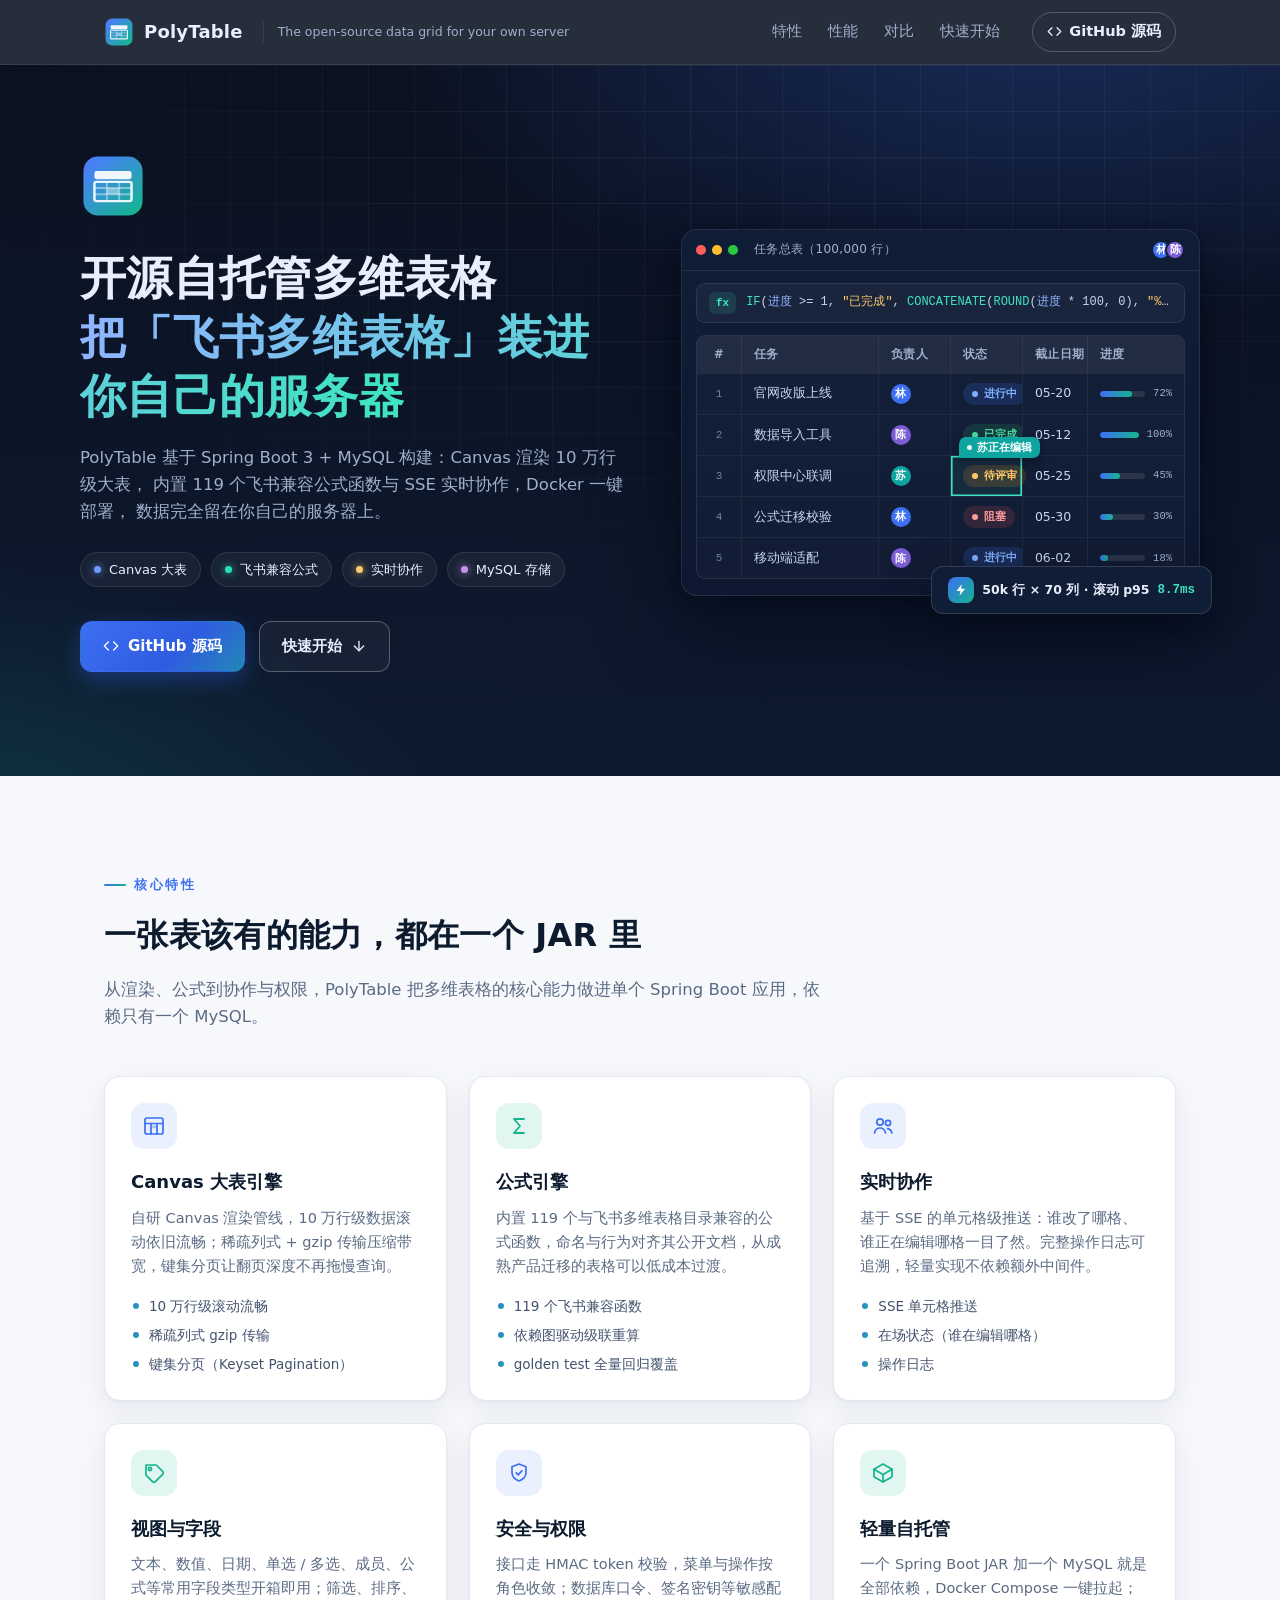
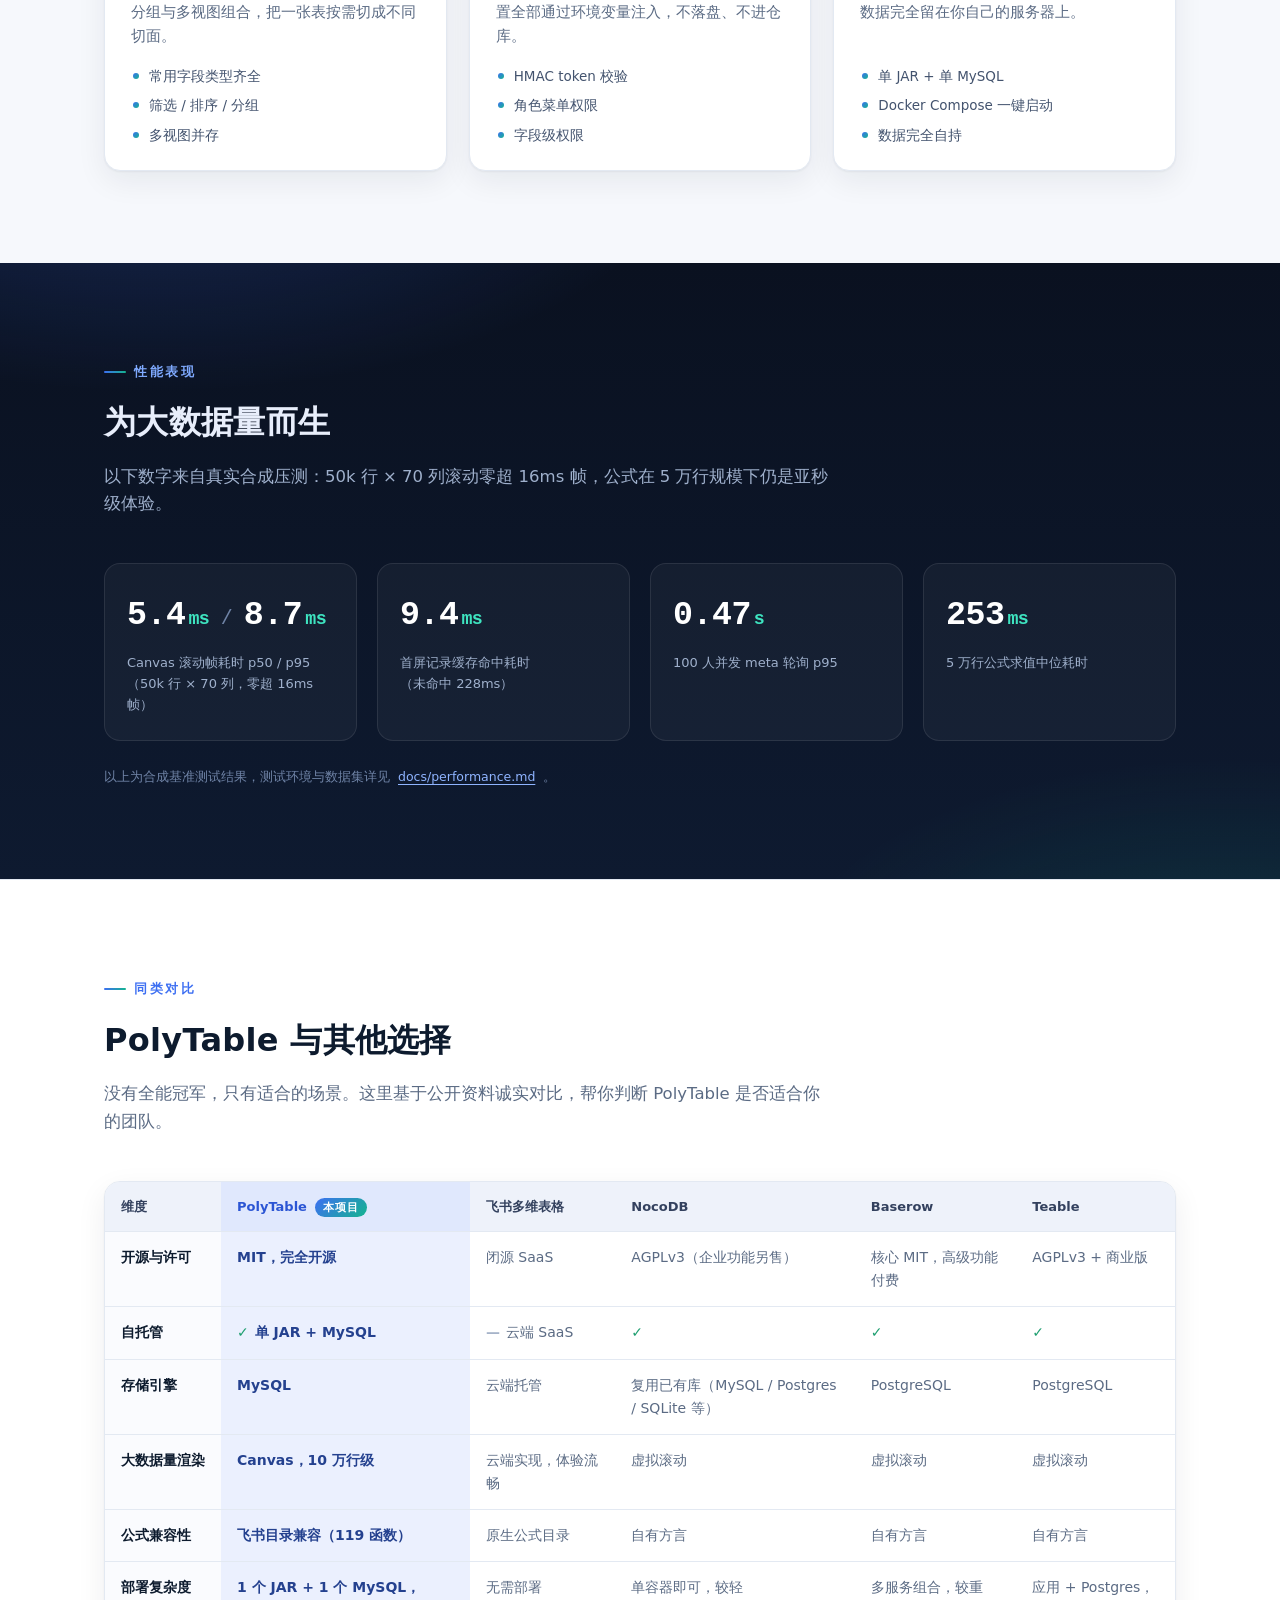
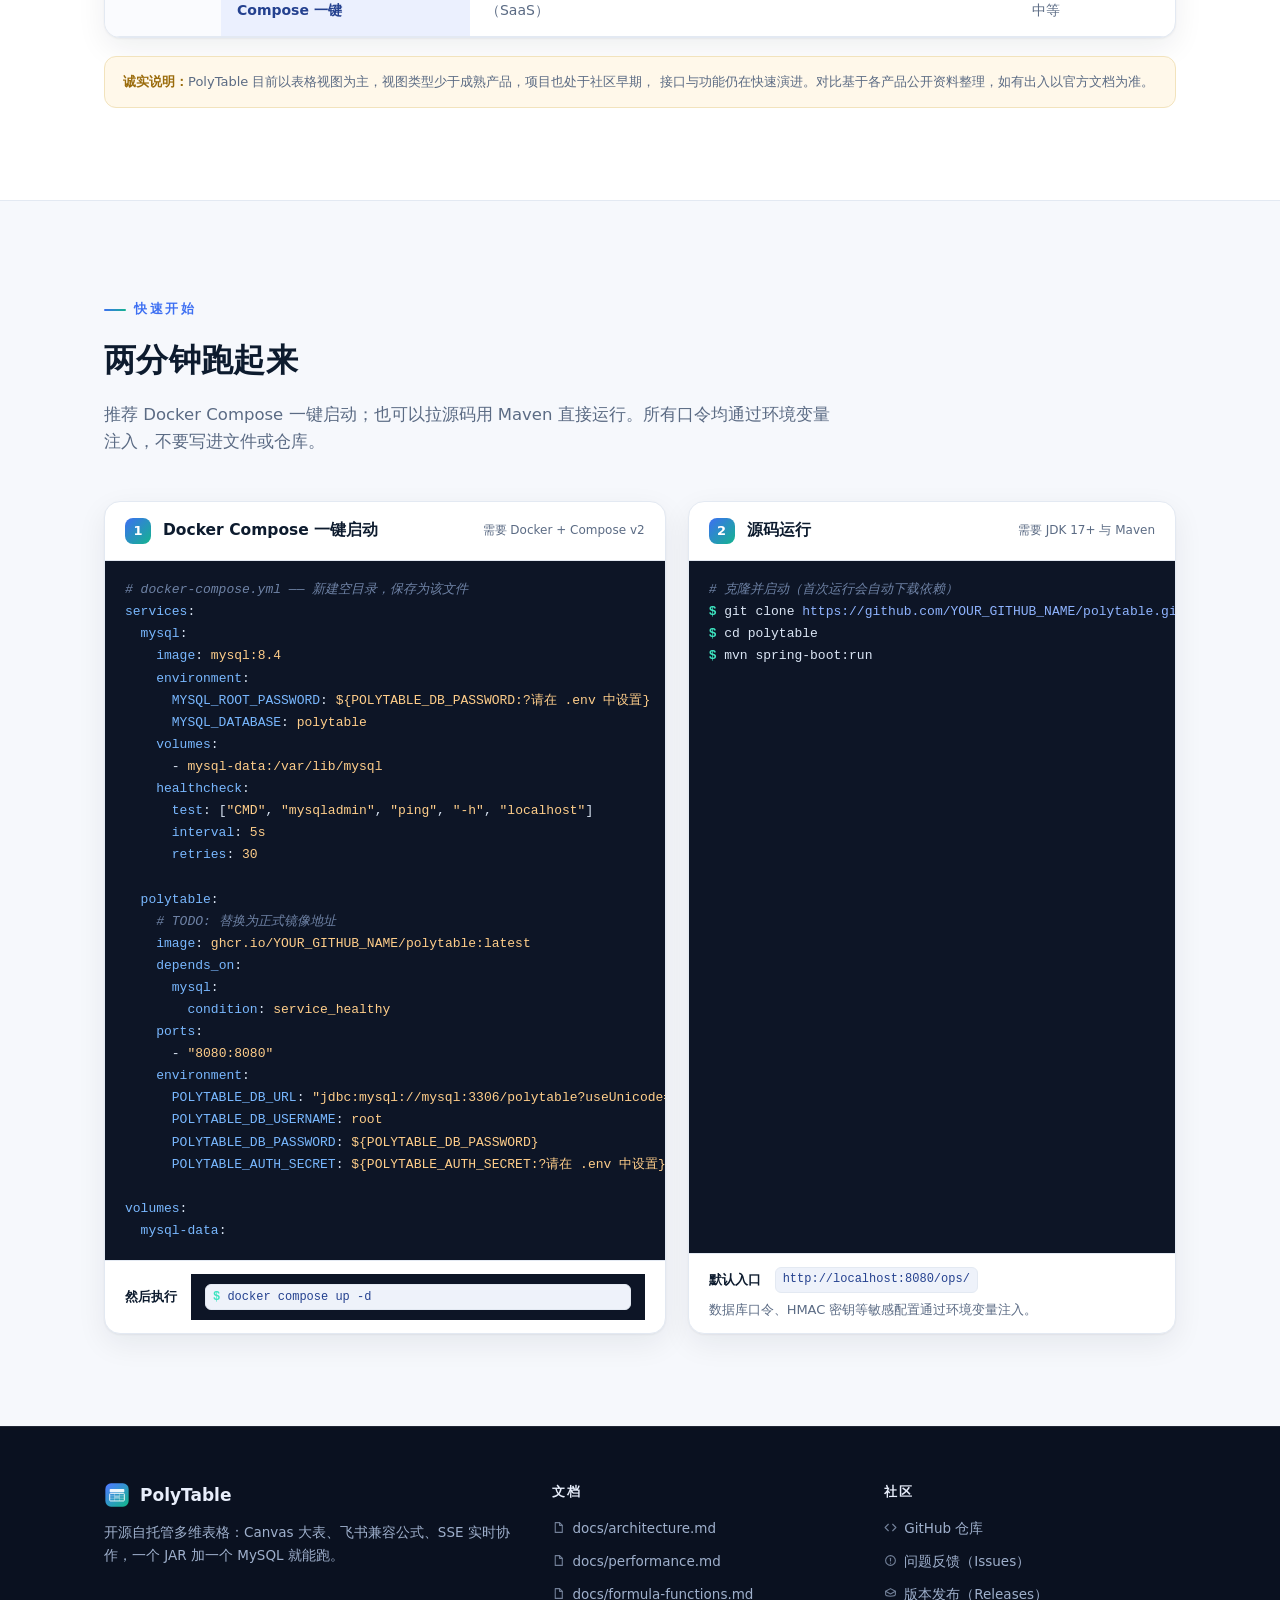
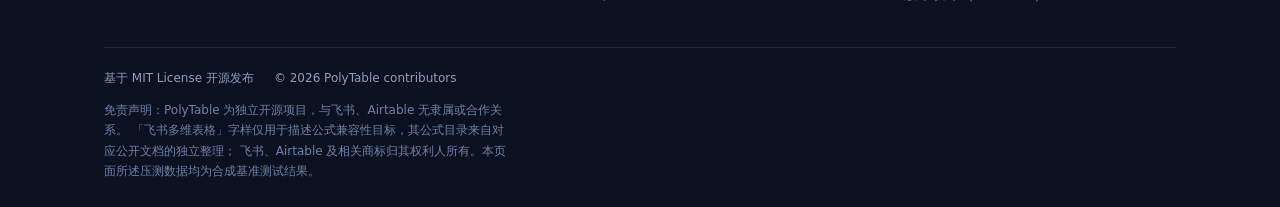
==== website/index.html @ bccb230b "feat: open-source transformation - Controller surgery: strip short-drama business endpoints, keep 48" ====
<!DOCTYPE html>
<!--
  ============================================================
  PolyTable 官网 · 单页静态站点（README / 使用说明）
  ============================================================
  纯静态站点：无构建步骤、无外部 JS 依赖、无 CDN、无外部图片，
  所有图形均为内联 SVG / CSS 实现，可直接部署到 GitHub Pages。

  TODO 上线前检查清单：
    1. 全局搜索替换 YOUR_GITHUB_NAME  →  你的 GitHub 用户名或组织名；
    2. 若仓库名不是 polytable，同步替换所有仓库地址；
    3. 有正式域名时：替换 <head> 中 canonical / og:url 的占位地址，
       以及 404.html 中"返回首页"链接（改为绝对地址）；
    4. docker-compose 示例中的镜像地址 ghcr.io/YOUR_GITHUB_NAME/polytable:latest；
    5. 页脚文档链接当前指向 GitHub 仓库内的 docs/*.md，确认文件存在。
  ============================================================
-->
<html lang="zh-CN">
<head>
  <meta charset="UTF-8">
  <meta name="viewport" content="width=device-width, initial-scale=1.0">
  <title>PolyTable — 开源自托管多维表格</title>
  <meta name="description" content="PolyTable 是一款开源自托管多维表格：Canvas 渲染 10 万行级大表、119 个飞书多维表格兼容公式、SSE 实时协作与字段级权限，单个 Spring Boot JAR + 一个 MySQL，Docker 一键部署。">
  <!-- TODO: 替换为正式域名 -->
  <link rel="canonical" href="https://YOUR_GITHUB_NAME.github.io/polytable/">
  <meta property="og:title" content="PolyTable — 开源自托管多维表格">
  <meta property="og:description" content="Canvas 大表引擎 · 119 个飞书兼容公式 · SSE 实时协作 · MySQL 存储 · Docker 一键部署">
  <meta property="og:type" content="website">
  <!-- TODO: 替换为正式域名 -->
  <meta property="og:url" content="https://YOUR_GITHUB_NAME.github.io/polytable/">
  <link rel="icon" href="assets/favicon.svg" type="image/svg+xml">
  <link rel="stylesheet" href="assets/style.css">
</head>
<body>

  <!-- ======== 顶部导航 ======== -->
  <header class="site-header">
    <div class="container nav">
      <a class="brand" href="#top" aria-label="PolyTable 首页">
        <svg class="logo-svg" viewBox="0 0 48 48" aria-hidden="true" focusable="false">
          <defs>
            <linearGradient id="lgNav" x1="6" y1="4" x2="42" y2="44" gradientUnits="userSpaceOnUse">
              <stop offset="0" stop-color="#4d7cff"/>
              <stop offset="1" stop-color="#14b48f"/>
            </linearGradient>
          </defs>
          <rect x="2.5" y="2.5" width="43" height="43" rx="10.5" fill="url(#lgNav)"/>
          <rect x="10.5" y="13" width="27" height="6" rx="1.5" fill="#ffffff" fill-opacity="0.92"/>
          <rect x="10.5" y="21" width="27" height="14" rx="1.5" fill="none" stroke="#ffffff" stroke-opacity="0.9" stroke-width="1.8"/>
          <path d="M10.5 25.5h27M10.5 30h27" stroke="#ffffff" stroke-opacity="0.4" stroke-width="1.4"/>
          <path d="M19.5 21v14M28.5 21v14" stroke="#ffffff" stroke-opacity="0.4" stroke-width="1.4"/>
          <rect x="19.5" y="25.5" width="9" height="4.5" fill="#ffffff" fill-opacity="0.38"/>
        </svg>
        PolyTable
      </a>
      <p class="nav-tagline">The open-source data grid for your own server</p>
      <nav class="nav-links" aria-label="页面导航">
        <a href="#features">特性</a>
        <a href="#performance">性能</a>
        <a href="#compare">对比</a>
        <a href="#quickstart">快速开始</a>
        <!-- TODO: 替换为正式 GitHub 仓库地址 -->
        <a class="nav-cta" href="https://github.com/YOUR_GITHUB_NAME/polytable" target="_blank" rel="noopener">
          <svg viewBox="0 0 24 24" fill="none" stroke="currentColor" stroke-width="2" stroke-linecap="round" stroke-linejoin="round" aria-hidden="true"><path d="M8 6 2 12l6 6"/><path d="m16 6 6 6-6 6"/></svg>
          GitHub 源码
        </a>
      </nav>
    </div>
  </header>

  <main id="top">

    <!-- ======== Hero ======== -->
    <section class="hero">
      <div class="container hero-inner">
        <div>
          <svg class="hero-logo logo-svg" viewBox="0 0 48 48" aria-hidden="true" focusable="false">
            <defs>
              <linearGradient id="lgHero" x1="6" y1="4" x2="42" y2="44" gradientUnits="userSpaceOnUse">
                <stop offset="0" stop-color="#4d7cff"/>
                <stop offset="1" stop-color="#14b48f"/>
              </linearGradient>
            </defs>
            <rect x="2.5" y="2.5" width="43" height="43" rx="10.5" fill="url(#lgHero)"/>
            <rect x="10.5" y="13" width="27" height="6" rx="1.5" fill="#ffffff" fill-opacity="0.92"/>
            <rect x="10.5" y="21" width="27" height="14" rx="1.5" fill="none" stroke="#ffffff" stroke-opacity="0.9" stroke-width="1.8"/>
            <path d="M10.5 25.5h27M10.5 30h27" stroke="#ffffff" stroke-opacity="0.4" stroke-width="1.4"/>
            <path d="M19.5 21v14M28.5 21v14" stroke="#ffffff" stroke-opacity="0.4" stroke-width="1.4"/>
            <rect x="19.5" y="25.5" width="9" height="4.5" fill="#ffffff" fill-opacity="0.38"/>
          </svg>

          <h1>开源自托管多维表格<br>
            <span class="grad">把「飞书多维表格」装进你自己的服务器</span>
          </h1>

          <p class="hero-sub">
            PolyTable 基于 Spring Boot 3 + MySQL 构建：Canvas 渲染 10 万行级大表，
            内置 119 个飞书兼容公式函数与 SSE 实时协作，Docker 一键部署，
            数据完全留在你自己的服务器上。
          </p>

          <div class="hero-badges" aria-label="核心能力">
            <span class="badge"><i class="dot dot-b"></i>Canvas 大表</span>
            <span class="badge"><i class="dot dot-t"></i>飞书兼容公式</span>
            <span class="badge"><i class="dot dot-y"></i>实时协作</span>
            <span class="badge"><i class="dot dot-v"></i>MySQL 存储</span>
          </div>

          <div class="hero-actions">
            <!-- TODO: 替换为正式 GitHub 仓库地址 -->
            <a class="btn btn-primary" href="https://github.com/YOUR_GITHUB_NAME/polytable" target="_blank" rel="noopener">
              <svg viewBox="0 0 24 24" fill="none" stroke="currentColor" stroke-width="2" stroke-linecap="round" stroke-linejoin="round" aria-hidden="true"><path d="M8 6 2 12l6 6"/><path d="m16 6 6 6-6 6"/></svg>
              GitHub 源码
            </a>
            <a class="btn btn-ghost" href="#quickstart">
              快速开始
              <svg viewBox="0 0 24 24" fill="none" stroke="currentColor" stroke-width="2" stroke-linecap="round" stroke-linejoin="round" aria-hidden="true"><path d="M12 5v14"/><path d="m19 12-7 7-7-7"/></svg>
            </a>
          </div>
        </div>

        <!-- 表格示意（纯 CSS + 内联 SVG） -->
        <div class="mock-wrap" aria-hidden="true">
          <div class="mock">
            <div class="mock-bar">
              <i></i><i></i><i></i>
              <span class="mock-title">任务总表（100,000 行）</span>
              <span class="mock-avatars">
                <span class="av av-lin">林</span>
                <span class="av av-chen">陈</span>
              </span>
            </div>
            <div class="formula-bar">
              <span class="fx-chip">fx</span>
              <code><span class="ff">IF</span>(<span class="fv">进度</span> &gt;= 1, <span class="fs">"已完成"</span>, <span class="ff">CONCATENATE</span>(<span class="ff">ROUND</span>(<span class="fv">进度</span> * 100, 0), <span class="fs">"%"</span>))</code>
            </div>
            <div class="mock-grid">
              <div class="mcell mhead mc-gut">#</div>
              <div class="mcell mhead">任务</div>
              <div class="mcell mhead">负责人</div>
              <div class="mcell mhead">状态</div>
              <div class="mcell mhead mc-due">截止日期</div>
              <div class="mcell mhead">进度</div>

              <div class="mcell mc-gut mrow">1</div>
              <div class="mcell">官网改版上线</div>
              <div class="mcell"><span class="av av-lin">林</span></div>
              <div class="mcell"><span class="tag tag-doing"><i></i>进行中</span></div>
              <div class="mcell mc-due">05-20</div>
              <div class="mcell"><span class="bar"><i style="width:72%"></i></span><span class="bar-pct">72%</span></div>

              <div class="mcell mc-gut mrow">2</div>
              <div class="mcell">数据导入工具</div>
              <div class="mcell"><span class="av av-chen">陈</span></div>
              <div class="mcell"><span class="tag tag-done"><i></i>已完成</span></div>
              <div class="mcell mc-due">05-12</div>
              <div class="mcell"><span class="bar"><i style="width:100%"></i></span><span class="bar-pct">100%</span></div>

              <div class="mcell mc-gut mrow">3</div>
              <div class="mcell">权限中心联调</div>
              <div class="mcell"><span class="av av-su">苏</span></div>
              <div class="mcell sel">
                <span class="presence"><i></i>苏正在编辑</span>
                <span class="tag tag-review"><i></i>待评审</span>
              </div>
              <div class="mcell mc-due">05-25</div>
              <div class="mcell"><span class="bar"><i style="width:45%"></i></span><span class="bar-pct">45%</span></div>

              <div class="mcell mc-gut mrow">4</div>
              <div class="mcell">公式迁移校验</div>
              <div class="mcell"><span class="av av-lin">林</span></div>
              <div class="mcell"><span class="tag tag-block"><i></i>阻塞</span></div>
              <div class="mcell mc-due">05-30</div>
              <div class="mcell"><span class="bar"><i style="width:30%"></i></span><span class="bar-pct">30%</span></div>

              <div class="mcell mc-gut mrow">5</div>
              <div class="mcell">移动端适配</div>
              <div class="mcell"><span class="av av-chen">陈</span></div>
              <div class="mcell"><span class="tag tag-doing"><i></i>进行中</span></div>
              <div class="mcell mc-due">06-02</div>
              <div class="mcell"><span class="bar"><i style="width:18%"></i></span><span class="bar-pct">18%</span></div>
            </div>
          </div>
          <div class="mock-chip">
            <span class="bolt">
              <svg viewBox="0 0 24 24" fill="currentColor" aria-hidden="true"><path d="M13 2 4.5 13.5H11L9.5 22 19 10h-6.5L13 2z"/></svg>
            </span>
            50k 行 × 70 列 · 滚动 p95 <span class="p95">8.7ms</span>
          </div>
        </div>
      </div>
    </section>

    <!-- ======== 特性区 ======== -->
    <section id="features" class="section">
      <div class="container">
        <p class="eyebrow">核心特性</p>
        <h2>一张表该有的能力，都在一个 JAR 里</h2>
        <p class="lead">从渲染、公式到协作与权限，PolyTable 把多维表格的核心能力做进单个 Spring Boot 应用，依赖只有一个 MySQL。</p>

        <div class="feature-grid">
          <!-- 1 Canvas 大表引擎 -->
          <article class="fcard">
            <div class="ficon">
              <svg viewBox="0 0 24 24" fill="none" stroke="currentColor" stroke-width="1.7" stroke-linecap="round" stroke-linejoin="round" aria-hidden="true">
                <rect x="3" y="4" width="18" height="16" rx="2"/>
                <path d="M3 9.5h18M9 9.5V20M15 9.5V20"/>
                <rect x="9.75" y="11.25" width="4.5" height="3" rx="1" fill="currentColor" stroke="none" opacity="0.35"/>
              </svg>
            </div>
            <h3>Canvas 大表引擎</h3>
            <p>自研 Canvas 渲染管线，10 万行级数据滚动依旧流畅；稀疏列式 + gzip 传输压缩带宽，键集分页让翻页深度不再拖慢查询。</p>
            <ul>
              <li>10 万行级滚动流畅</li>
              <li>稀疏列式 gzip 传输</li>
              <li>键集分页（Keyset Pagination）</li>
            </ul>
          </article>

          <!-- 2 公式引擎 -->
          <article class="fcard">
            <div class="ficon t">
              <svg viewBox="0 0 24 24" fill="none" stroke="currentColor" stroke-width="1.8" stroke-linecap="round" stroke-linejoin="round" aria-hidden="true">
                <path d="M17 5H7l6 7-6 7h10"/>
              </svg>
            </div>
            <h3>公式引擎</h3>
            <p>内置 119 个与飞书多维表格目录兼容的公式函数，命名与行为对齐其公开文档，从成熟产品迁移的表格可以低成本过渡。</p>
            <ul>
              <li>119 个飞书兼容函数</li>
              <li>依赖图驱动级联重算</li>
              <li>golden test 全量回归覆盖</li>
            </ul>
          </article>

          <!-- 3 实时协作 -->
          <article class="fcard">
            <div class="ficon">
              <svg viewBox="0 0 24 24" fill="none" stroke="currentColor" stroke-width="1.7" stroke-linecap="round" stroke-linejoin="round" aria-hidden="true">
                <circle cx="9" cy="8" r="3.2"/>
                <path d="M3.5 19c.6-3.2 2.8-5 5.5-5s4.9 1.8 5.5 5"/>
                <circle cx="17" cy="9" r="2.6"/>
                <path d="M16.6 14.6c2.3.4 3.8 2 4.3 4.4"/>
              </svg>
            </div>
            <h3>实时协作</h3>
            <p>基于 SSE 的单元格级推送：谁改了哪格、谁正在编辑哪格一目了然。完整操作日志可追溯，轻量实现不依赖额外中间件。</p>
            <ul>
              <li>SSE 单元格推送</li>
              <li>在场状态（谁在编辑哪格）</li>
              <li>操作日志</li>
            </ul>
          </article>

          <!-- 4 视图与字段 -->
          <article class="fcard">
            <div class="ficon t">
              <svg viewBox="0 0 24 24" fill="none" stroke="currentColor" stroke-width="1.7" stroke-linecap="round" stroke-linejoin="round" aria-hidden="true">
                <path d="M20.6 13.3l-7.3 7.3a2 2 0 0 1-2.8 0L4 14.2V4h10.2l6.4 6.4a2 2 0 0 1 0 2.9z"/>
                <circle cx="8" cy="8" r="1.6"/>
              </svg>
            </div>
            <h3>视图与字段</h3>
            <p>文本、数值、日期、单选 / 多选、成员、公式等常用字段类型开箱即用；筛选、排序、分组与多视图组合，把一张表按需切成不同切面。</p>
            <ul>
              <li>常用字段类型齐全</li>
              <li>筛选 / 排序 / 分组</li>
              <li>多视图并存</li>
            </ul>
          </article>

          <!-- 5 安全与权限 -->
          <article class="fcard">
            <div class="ficon">
              <svg viewBox="0 0 24 24" fill="none" stroke="currentColor" stroke-width="1.7" stroke-linecap="round" stroke-linejoin="round" aria-hidden="true">
                <path d="M12 3l7 2.8v5.4c0 4.3-2.9 7.3-7 8.8-4.1-1.5-7-4.5-7-8.8V5.8L12 3z"/>
                <path d="M9.2 11.8l2 2 3.6-3.9"/>
              </svg>
            </div>
            <h3>安全与权限</h3>
            <p>接口走 HMAC token 校验，菜单与操作按角色收敛；数据库口令、签名密钥等敏感配置全部通过环境变量注入，不落盘、不进仓库。</p>
            <ul>
              <li>HMAC token 校验</li>
              <li>角色菜单权限</li>
              <li>字段级权限</li>
            </ul>
          </article>

          <!-- 6 轻量自托管 -->
          <article class="fcard">
            <div class="ficon t">
              <svg viewBox="0 0 24 24" fill="none" stroke="currentColor" stroke-width="1.7" stroke-linecap="round" stroke-linejoin="round" aria-hidden="true">
                <path d="M21 8.2 12 3 3 8.2v7.6L12 21l9-5.2V8.2z"/>
                <path d="M3 8.2l9 5.2 9-5.2"/>
                <path d="M12 13.4V21"/>
              </svg>
            </div>
            <h3>轻量自托管</h3>
            <p>一个 Spring Boot JAR 加一个 MySQL 就是全部依赖，Docker Compose 一键拉起；数据完全留在你自己的服务器上。</p>
            <ul>
              <li>单 JAR + 单 MySQL</li>
              <li>Docker Compose 一键启动</li>
              <li>数据完全自持</li>
            </ul>
          </article>
        </div>
      </div>
    </section>

    <!-- ======== 性能数字带 ======== -->
    <section id="performance" class="section perf">
      <div class="container">
        <p class="eyebrow">性能表现</p>
        <h2>为大数据量而生</h2>
        <p class="lead">以下数字来自真实合成压测：50k 行 × 70 列滚动零超 16ms 帧，公式在 5 万行规模下仍是亚秒级体验。</p>

        <div class="perf-grid">
          <div class="stat">
            <div class="num">5.4<small>ms</small><span class="dim"> / </span>8.7<small>ms</small></div>
            <p class="cap">Canvas 滚动帧耗时 p50 / p95<br>（50k 行 × 70 列，零超 16ms 帧）</p>
          </div>
          <div class="stat">
            <div class="num">9.4<small>ms</small></div>
            <p class="cap">首屏记录缓存命中耗时<br>（未命中 228ms）</p>
          </div>
          <div class="stat">
            <div class="num">0.47<small>s</small></div>
            <p class="cap">100 人并发 meta 轮询 p95</p>
          </div>
          <div class="stat">
            <div class="num">253<small>ms</small></div>
            <p class="cap">5 万行公式求值中位耗时</p>
          </div>
        </div>

        <p class="perf-note">
          <!-- TODO: 确认仓库内存在 docs/performance.md -->
          以上为合成基准测试结果，测试环境与数据集详见
          <a href="https://github.com/YOUR_GITHUB_NAME/polytable/blob/main/docs/performance.md" target="_blank" rel="noopener">docs/performance.md</a>。
        </p>
      </div>
    </section>

    <!-- ======== 对比表 ======== -->
    <section id="compare" class="section section-alt">
      <div class="container">
        <p class="eyebrow">同类对比</p>
        <h2>PolyTable 与其他选择</h2>
        <p class="lead">没有全能冠军，只有适合的场景。这里基于公开资料诚实对比，帮你判断 PolyTable 是否适合你的团队。</p>

        <div class="table-wrap">
          <table class="cmp">
            <thead>
              <tr>
                <th scope="col">维度</th>
                <th scope="col" class="is-poly">PolyTable<span class="chip">本项目</span></th>
                <th scope="col">飞书多维表格</th>
                <th scope="col">NocoDB</th>
                <th scope="col">Baserow</th>
                <th scope="col">Teable</th>
              </tr>
            </thead>
            <tbody>
              <tr>
                <th scope="row">开源与许可</th>
                <td class="is-poly">MIT，完全开源</td>
                <td>闭源 SaaS</td>
                <td>AGPLv3（企业功能另售）</td>
                <td>核心 MIT，高级功能付费</td>
                <td>AGPLv3 + 商业版</td>
              </tr>
              <tr>
                <th scope="row">自托管</th>
                <td class="is-poly"><span class="mk yes">✓</span>单 JAR + MySQL</td>
                <td><span class="mk no">—</span>云端 SaaS</td>
                <td><span class="mk yes">✓</span></td>
                <td><span class="mk yes">✓</span></td>
                <td><span class="mk yes">✓</span></td>
              </tr>
              <tr>
                <th scope="row">存储引擎</th>
                <td class="is-poly">MySQL</td>
                <td>云端托管</td>
                <td>复用已有库（MySQL / Postgres / SQLite 等）</td>
                <td>PostgreSQL</td>
                <td>PostgreSQL</td>
              </tr>
              <tr>
                <th scope="row">大数据量渲染</th>
                <td class="is-poly">Canvas，10 万行级</td>
                <td>云端实现，体验流畅</td>
                <td>虚拟滚动</td>
                <td>虚拟滚动</td>
                <td>虚拟滚动</td>
              </tr>
              <tr>
                <th scope="row">公式兼容性</th>
                <td class="is-poly">飞书目录兼容（119 函数）</td>
                <td>原生公式目录</td>
                <td>自有方言</td>
                <td>自有方言</td>
                <td>自有方言</td>
              </tr>
              <tr>
                <th scope="row">部署复杂度</th>
                <td class="is-poly">1 个 JAR + 1 个 MySQL，Compose 一键</td>
                <td>无需部署（SaaS）</td>
                <td>单容器即可，较轻</td>
                <td>多服务组合，较重</td>
                <td>应用 + Postgres，中等</td>
              </tr>
            </tbody>
          </table>
        </div>

        <p class="cmp-note">
          <strong>诚实说明：</strong>PolyTable 目前以表格视图为主，视图类型少于成熟产品，项目也处于社区早期，
          接口与功能仍在快速演进。对比基于各产品公开资料整理，如有出入以官方文档为准。
        </p>
      </div>
    </section>

    <!-- ======== 快速开始 ======== -->
    <section id="quickstart" class="section">
      <div class="container">
        <p class="eyebrow">快速开始</p>
        <h2>两分钟跑起来</h2>
        <p class="lead">推荐 Docker Compose 一键启动；也可以拉源码用 Maven 直接运行。所有口令均通过环境变量注入，不要写进文件或仓库。</p>

        <div class="qs-grid">
          <div class="qcard">
            <div class="qhead">
              <span class="step">1</span>
              <h3>Docker Compose 一键启动</h3>
              <span class="hint">需要 Docker + Compose v2</span>
            </div>
            <div class="code">
<code><span class="tok-c"># docker-compose.yml —— 新建空目录，保存为该文件</span>
<span class="tok-k">services</span>:
  <span class="tok-k">mysql</span>:
    <span class="tok-k">image</span>: <span class="tok-s">mysql:8.4</span>
    <span class="tok-k">environment</span>:
      <span class="tok-k">MYSQL_ROOT_PASSWORD</span>: <span class="tok-s">${POLYTABLE_DB_PASSWORD:?请在 .env 中设置}</span>
      <span class="tok-k">MYSQL_DATABASE</span>: <span class="tok-s">polytable</span>
    <span class="tok-k">volumes</span>:
      - <span class="tok-s">mysql-data:/var/lib/mysql</span>
    <span class="tok-k">healthcheck</span>:
      <span class="tok-k">test</span>: [<span class="tok-s">"CMD"</span>, <span class="tok-s">"mysqladmin"</span>, <span class="tok-s">"ping"</span>, <span class="tok-s">"-h"</span>, <span class="tok-s">"localhost"</span>]
      <span class="tok-k">interval</span>: <span class="tok-s">5s</span>
      <span class="tok-k">retries</span>: <span class="tok-s">30</span>

  <span class="tok-k">polytable</span>:
    <span class="tok-c"># TODO: 替换为正式镜像地址</span>
    <span class="tok-k">image</span>: <span class="tok-s">ghcr.io/YOUR_GITHUB_NAME/polytable:latest</span>
    <span class="tok-k">depends_on</span>:
      <span class="tok-k">mysql</span>:
        <span class="tok-k">condition</span>: <span class="tok-s">service_healthy</span>
    <span class="tok-k">ports</span>:
      - <span class="tok-s">"8080:8080"</span>
    <span class="tok-k">environment</span>:
      <span class="tok-k">POLYTABLE_DB_URL</span>: <span class="tok-s">"jdbc:mysql://mysql:3306/polytable?useUnicode=true&amp;characterEncoding=utf8"</span>
      <span class="tok-k">POLYTABLE_DB_USERNAME</span>: <span class="tok-s">root</span>
      <span class="tok-k">POLYTABLE_DB_PASSWORD</span>: <span class="tok-s">${POLYTABLE_DB_PASSWORD}</span>
      <span class="tok-k">POLYTABLE_AUTH_SECRET</span>: <span class="tok-s">${POLYTABLE_AUTH_SECRET:?请在 .env 中设置}</span>

<span class="tok-k">volumes</span>:
  <span class="tok-k">mysql-data</span>:</code>
            </div>
            <div class="qfoot">
              <strong>然后执行</strong>
              <div class="code" style="flex:1; padding:10px 14px;">
<code><span class="tok-f">$</span> docker compose up -d</code>
              </div>
            </div>
          </div>

          <div class="qcard">
            <div class="qhead">
              <span class="step">2</span>
              <h3>源码运行</h3>
              <span class="hint">需要 JDK 17+ 与 Maven</span>
            </div>
            <div class="code">
<code><span class="tok-c"># 克隆并启动（首次运行会自动下载依赖）</span>
<span class="tok-f">$</span> git clone <span class="tok-u">https://github.com/YOUR_GITHUB_NAME/polytable.git</span>  <span class="tok-c"># TODO: 替换为正式仓库地址</span>
<span class="tok-f">$</span> cd polytable
<span class="tok-f">$</span> mvn spring-boot:run</code>
            </div>
            <div class="qfoot">
              <strong>默认入口</strong>
              <code>http://localhost:8080/ops/</code>
              <span>数据库口令、HMAC 密钥等敏感配置通过环境变量注入。</span>
            </div>
          </div>
        </div>
      </div>
    </section>
  </main>

  <!-- ======== 页脚 ======== -->
  <footer class="site-footer">
    <div class="container">
      <div class="footer-grid">
        <div>
          <p class="footer-brand">
            <svg class="logo-svg" viewBox="0 0 48 48" aria-hidden="true" focusable="false">
              <defs>
                <linearGradient id="lgFoot" x1="6" y1="4" x2="42" y2="44" gradientUnits="userSpaceOnUse">
                  <stop offset="0" stop-color="#4d7cff"/>
                  <stop offset="1" stop-color="#14b48f"/>
                </linearGradient>
              </defs>
              <rect x="2.5" y="2.5" width="43" height="43" rx="10.5" fill="url(#lgFoot)"/>
              <rect x="10.5" y="13" width="27" height="6" rx="1.5" fill="#ffffff" fill-opacity="0.92"/>
              <rect x="10.5" y="21" width="27" height="14" rx="1.5" fill="none" stroke="#ffffff" stroke-opacity="0.9" stroke-width="1.8"/>
              <path d="M10.5 25.5h27M10.5 30h27" stroke="#ffffff" stroke-opacity="0.4" stroke-width="1.4"/>
              <path d="M19.5 21v14M28.5 21v14" stroke="#ffffff" stroke-opacity="0.4" stroke-width="1.4"/>
              <rect x="19.5" y="25.5" width="9" height="4.5" fill="#ffffff" fill-opacity="0.38"/>
            </svg>
            PolyTable
          </p>
          <p>开源自托管多维表格：Canvas 大表、飞书兼容公式、SSE 实时协作，一个 JAR 加一个 MySQL 就能跑。</p>
        </div>

        <div>
          <h4>文档</h4>
          <!-- TODO: 替换为正式仓库地址，并确认对应 docs 文件存在 -->
          <ul class="footer-links">
            <li><a href="https://github.com/YOUR_GITHUB_NAME/polytable/blob/main/docs/architecture.md" target="_blank" rel="noopener"><svg viewBox="0 0 24 24" fill="none" stroke="currentColor" stroke-width="2" stroke-linecap="round" stroke-linejoin="round" aria-hidden="true"><path d="M14 3v5h5"/><path d="M6 3h8l5 5v13H6z"/></svg>docs/architecture.md</a></li>
            <li><a href="https://github.com/YOUR_GITHUB_NAME/polytable/blob/main/docs/performance.md" target="_blank" rel="noopener"><svg viewBox="0 0 24 24" fill="none" stroke="currentColor" stroke-width="2" stroke-linecap="round" stroke-linejoin="round" aria-hidden="true"><path d="M14 3v5h5"/><path d="M6 3h8l5 5v13H6z"/></svg>docs/performance.md</a></li>
            <li><a href="https://github.com/YOUR_GITHUB_NAME/polytable/blob/main/docs/formula-functions.md" target="_blank" rel="noopener"><svg viewBox="0 0 24 24" fill="none" stroke="currentColor" stroke-width="2" stroke-linecap="round" stroke-linejoin="round" aria-hidden="true"><path d="M14 3v5h5"/><path d="M6 3h8l5 5v13H6z"/></svg>docs/formula-functions.md</a></li>
          </ul>
        </div>

        <div>
          <h4>社区</h4>
          <!-- TODO: 替换为正式 GitHub 仓库地址 -->
          <ul class="footer-links">
            <li><a href="https://github.com/YOUR_GITHUB_NAME/polytable" target="_blank" rel="noopener"><svg viewBox="0 0 24 24" fill="none" stroke="currentColor" stroke-width="2" stroke-linecap="round" stroke-linejoin="round" aria-hidden="true"><path d="M8 6 2 12l6 6"/><path d="m16 6 6 6-6 6"/></svg>GitHub 仓库</a></li>
            <li><a href="https://github.com/YOUR_GITHUB_NAME/polytable/issues" target="_blank" rel="noopener"><svg viewBox="0 0 24 24" fill="none" stroke="currentColor" stroke-width="2" stroke-linecap="round" stroke-linejoin="round" aria-hidden="true"><circle cx="12" cy="12" r="9"/><path d="M12 8v5"/><path d="M12 16.5v.5"/></svg>问题反馈（Issues）</a></li>
            <li><a href="https://github.com/YOUR_GITHUB_NAME/polytable/releases" target="_blank" rel="noopener"><svg viewBox="0 0 24 24" fill="none" stroke="currentColor" stroke-width="2" stroke-linecap="round" stroke-linejoin="round" aria-hidden="true"><path d="m12 3 9 5-9 5-9-5 9-5z"/><path d="m3 8v6c0 1.7 4 3 9 3s9-1.3 9-3V8"/></svg>版本发布（Releases）</a></li>
          </ul>
        </div>
      </div>

      <div class="disclaimer">
        <p class="footer-meta">
          <span>基于 MIT License 开源发布</span>
          <span>&copy; 2026 PolyTable contributors</span>
        </p>
        <p>
          免责声明：PolyTable 为独立开源项目，与飞书、Airtable 无隶属或合作关系。
          「飞书多维表格」字样仅用于描述公式兼容性目标，其公式目录来自对应公开文档的独立整理；
          飞书、Airtable 及相关商标归其权利人所有。本页面所述压测数据均为合成基准测试结果。
        </p>
      </div>
    </div>
  </footer>

</body>
</html>
---- website/assets/style.css ----
/* ============================================================
   PolyTable 官网样式表（纯静态，无外部依赖）
   ------------------------------------------------------------
   TODO 上线前检查：
   1. 本文件无需配置即可在 GitHub Pages 直接使用（相对路径引用）；
   2. 若替换正式域名，请同步修改 index.html 中的 canonical / og:url；
   3. 所有图形均为内联 SVG / CSS 实现，无外部图片、无 CDN、无 JS。
   ============================================================ */

/* ---------- 设计变量 ---------- */
:root {
  --bg: #f6f8fc;
  --surface: #ffffff;
  --ink: #0d1b2e;
  --muted: #5b6b84;
  --line: #e3e9f2;

  --brand: #3d6ff2;
  --brand-deep: #2b55d4;
  --teal: #14b48f;
  --teal-soft: rgba(20, 180, 143, 0.12);
  --brand-soft: rgba(61, 111, 242, 0.10);

  --dark-bg: #0a1120;
  --dark-2: #0e1a30;
  --dark-ink: #e8eefb;
  --dark-muted: #9fb0cc;
  --dark-line: rgba(255, 255, 255, 0.09);

  --code-bg: #0d1526;
  --code-ink: #dbe6f5;

  --warn: #e8930c;
  --danger: #e05252;

  --radius: 16px;
  --radius-sm: 10px;
  --shadow: 0 1px 2px rgba(13, 27, 46, 0.05), 0 10px 30px rgba(13, 27, 46, 0.07);
  --shadow-lift: 0 2px 4px rgba(13, 27, 46, 0.06), 0 18px 44px rgba(13, 27, 46, 0.12);

  --font: system-ui, -apple-system, "Segoe UI", Roboto, "PingFang SC",
    "Hiragino Sans GB", "Microsoft YaHei", "Noto Sans SC", sans-serif;
  --mono: ui-monospace, "SF Mono", "JetBrains Mono", Menlo, Consolas,
    "Liberation Mono", monospace;
}

/* ---------- 基础 ---------- */
* { box-sizing: border-box; margin: 0; padding: 0; }

html {
  scroll-behavior: smooth;
  -webkit-text-size-adjust: 100%;
}

body {
  font-family: var(--font);
  color: var(--ink);
  background: var(--bg);
  line-height: 1.65;
  font-size: 16px;
  overflow-x: clip;
}

::selection { background: rgba(61, 111, 242, 0.22); }

a { color: var(--brand); text-decoration: none; }
a:hover { color: var(--brand-deep); }

:focus-visible {
  outline: 2px solid var(--brand);
  outline-offset: 2px;
  border-radius: 4px;
}

code, pre {
  font-family: var(--mono);
  font-variant-ligatures: none;
}

.container {
  max-width: 1120px;
  margin: 0 auto;
  padding: 0 24px;
}

section[id] { scroll-margin-top: 76px; }

/* ---------- 顶部导航 ---------- */
.site-header {
  position: sticky;
  top: 0;
  z-index: 50;
  background: rgba(10, 17, 32, 0.88);
  -webkit-backdrop-filter: blur(12px);
  backdrop-filter: blur(12px);
  border-bottom: 1px solid var(--dark-line);
}

.nav {
  display: flex;
  align-items: center;
  gap: 20px;
  height: 64px;
}

.brand {
  display: flex;
  align-items: center;
  gap: 10px;
  color: var(--dark-ink);
  font-weight: 700;
  font-size: 18px;
  letter-spacing: 0.2px;
}
.brand:hover { color: #fff; }

.logo-svg { width: 30px; height: 30px; flex: none; }

.nav-tagline {
  color: var(--dark-muted);
  font-size: 12.5px;
  border-left: 1px solid var(--dark-line);
  padding-left: 14px;
  white-space: nowrap;
}

.nav-links {
  display: flex;
  align-items: center;
  gap: 26px;
  margin-left: auto;
}

.nav-links a {
  color: var(--dark-muted);
  font-size: 14.5px;
  transition: color 0.15s ease;
}
.nav-links a:hover { color: #fff; }

.nav-cta {
  display: inline-flex;
  align-items: center;
  gap: 7px;
  margin-left: 6px;
  padding: 7px 14px;
  border: 1px solid rgba(255, 255, 255, 0.22);
  border-radius: 999px;
  color: var(--dark-ink) !important;
  font-size: 14px;
  font-weight: 600;
  transition: background 0.15s ease, border-color 0.15s ease;
}
.nav-cta:hover {
  background: rgba(255, 255, 255, 0.08);
  border-color: rgba(255, 255, 255, 0.36);
}
.nav-cta svg { width: 15px; height: 15px; }

/* ---------- Hero ---------- */
.hero {
  position: relative;
  overflow: hidden;
  color: var(--dark-ink);
  background:
    radial-gradient(1100px 560px at 82% -12%, rgba(61, 111, 242, 0.30), transparent 62%),
    radial-gradient(900px 520px at -6% 112%, rgba(20, 180, 143, 0.20), transparent 58%),
    linear-gradient(180deg, var(--dark-bg) 0%, var(--dark-2) 100%);
}

.hero::before {
  content: "";
  position: absolute;
  inset: 0;
  background-image:
    linear-gradient(rgba(255, 255, 255, 0.05) 1px, transparent 1px),
    linear-gradient(90deg, rgba(255, 255, 255, 0.05) 1px, transparent 1px);
  background-size: 46px 46px;
  -webkit-mask-image: radial-gradient(ellipse 92% 78% at 62% 18%, #000 26%, transparent 76%);
  mask-image: radial-gradient(ellipse 92% 78% at 62% 18%, #000 26%, transparent 76%);
  pointer-events: none;
}

.hero-inner {
  position: relative;
  display: grid;
  grid-template-columns: minmax(0, 1.05fr) minmax(0, 1fr);
  gap: 56px;
  align-items: center;
  padding: 88px 0 104px;
}

.hero-logo { width: 66px; height: 66px; margin-bottom: 22px; }

.hero h1 {
  font-size: clamp(30px, 4.4vw, 46px);
  line-height: 1.28;
  font-weight: 800;
  letter-spacing: 0.3px;
  margin-bottom: 18px;
}

.hero h1 .grad {
  background: linear-gradient(92deg, #8fb4ff 0%, #3ee4c0 100%);
  -webkit-background-clip: text;
  background-clip: text;
  color: transparent;
}

.hero-sub {
  color: var(--dark-muted);
  font-size: 16.5px;
  max-width: 34em;
  margin-bottom: 26px;
}

.hero-badges {
  display: flex;
  flex-wrap: wrap;
  gap: 10px;
  margin-bottom: 34px;
}

.badge {
  display: inline-flex;
  align-items: center;
  gap: 8px;
  padding: 6px 13px;
  border: 1px solid var(--dark-line);
  border-radius: 999px;
  background: rgba(255, 255, 255, 0.05);
  color: var(--dark-ink);
  font-size: 13px;
  font-weight: 500;
}
.badge .dot {
  width: 7px;
  height: 7px;
  border-radius: 50%;
  flex: none;
}
.dot-b { background: #6d9bff; box-shadow: 0 0 8px rgba(109, 155, 255, 0.9); }
.dot-t { background: #2fe0b6; box-shadow: 0 0 8px rgba(47, 224, 182, 0.9); }
.dot-y { background: #ffcb6b; box-shadow: 0 0 8px rgba(255, 203, 107, 0.9); }
.dot-v { background: #c792ea; box-shadow: 0 0 8px rgba(199, 146, 234, 0.9); }

.hero-actions { display: flex; flex-wrap: wrap; gap: 14px; }

.btn {
  display: inline-flex;
  align-items: center;
  gap: 9px;
  padding: 12px 22px;
  border-radius: 12px;
  font-size: 15px;
  font-weight: 600;
  border: 1px solid transparent;
  transition: transform 0.15s ease, box-shadow 0.15s ease, background 0.15s ease;
}
.btn svg { width: 16px; height: 16px; }

.btn-primary {
  background: linear-gradient(135deg, var(--brand) 0%, #2f5ce0 60%, var(--teal) 140%);
  color: #fff;
  box-shadow: 0 8px 22px rgba(47, 92, 224, 0.38);
}
.btn-primary:hover {
  color: #fff;
  transform: translateY(-1px);
  box-shadow: 0 12px 28px rgba(47, 92, 224, 0.46);
}

.btn-ghost {
  color: var(--dark-ink);
  border-color: rgba(255, 255, 255, 0.28);
  background: rgba(255, 255, 255, 0.04);
}
.btn-ghost:hover {
  color: #fff;
  background: rgba(255, 255, 255, 0.09);
  transform: translateY(-1px);
}

/* ---------- Hero 表格示意（纯 CSS/SVG） ---------- */
.mock-wrap { position: relative; min-width: 0; max-width: 100%; }

.mock {
  max-width: 100%;
  background: linear-gradient(180deg, #101d36 0%, #0d1830 100%);
  border: 1px solid var(--dark-line);
  border-radius: 16px;
  box-shadow: 0 30px 80px rgba(2, 8, 20, 0.55), 0 4px 14px rgba(2, 8, 20, 0.4);
  overflow: hidden;
  font-size: 12.5px;
}

.mock-bar {
  display: flex;
  align-items: center;
  gap: 6px;
  padding: 10px 14px;
  border-bottom: 1px solid var(--dark-line);
}
.mock-bar i {
  width: 10px;
  height: 10px;
  border-radius: 50%;
  background: rgba(255, 255, 255, 0.16);
}
.mock-bar i:nth-child(1) { background: #ff5f57; }
.mock-bar i:nth-child(2) { background: #febc2e; }
.mock-bar i:nth-child(3) { background: #28c840; }
.mock-title {
  margin-left: 10px;
  color: var(--dark-muted);
  font-size: 12px;
  letter-spacing: 0.3px;
}
.mock-avatars { margin-left: auto; display: flex; }
.mock-avatars .av { margin-left: -6px; border: 2px solid #101d36; }

.formula-bar {
  display: flex;
  align-items: center;
  gap: 10px;
  margin: 12px 14px 0;
  padding: 8px 12px;
  background: rgba(255, 255, 255, 0.045);
  border: 1px solid var(--dark-line);
  border-radius: 9px;
  color: var(--dark-muted);
  overflow: hidden;
}
.fx-chip {
  flex: none;
  font-family: var(--mono);
  font-size: 11px;
  font-weight: 700;
  color: #3ee4c0;
  background: rgba(62, 228, 192, 0.12);
  border-radius: 6px;
  padding: 2px 7px;
}
.formula-bar code {
  font-size: 12px;
  color: #c7d6ef;
  white-space: nowrap;
  min-width: 0;
  overflow: hidden;
  text-overflow: ellipsis;
}
.formula-bar code .fv { color: #8fb4ff; }
.formula-bar code .fs { color: #ffcb6b; }
.formula-bar code .ff { color: #3ee4c0; }

.mock-grid {
  display: grid;
  grid-template-columns: 44px minmax(0, 1.9fr) minmax(0, 1fr) minmax(0, 1fr) minmax(0, 0.9fr) minmax(0, 1.35fr);
  margin: 12px 14px 16px;
  border: 1px solid var(--dark-line);
  border-radius: 9px;
  overflow: hidden;
  background: rgba(255, 255, 255, 0.02);
}

.mcell {
  padding: 9px 12px;
  border-top: 1px solid rgba(255, 255, 255, 0.06);
  border-left: 1px solid rgba(255, 255, 255, 0.06);
  color: #c7d6ef;
  white-space: nowrap;
  overflow: hidden;
  text-overflow: ellipsis;
  display: flex;
  align-items: center;
  gap: 8px;
  min-width: 0;
}
.mock-grid .mcell {
  border-top: 1px solid rgba(255, 255, 255, 0.06);
  border-left: 1px solid rgba(255, 255, 255, 0.06);
}
.mock-grid .mhead { border-top: none; }
.mock-grid .mc-gut { border-left: none; justify-content: center; }

.mhead {
  background: rgba(255, 255, 255, 0.06);
  color: var(--dark-muted);
  font-weight: 600;
  font-size: 11.5px;
  letter-spacing: 0.4px;
}

.mrow {
  color: #6f83a6;
  font-family: var(--mono);
  font-size: 11px;
  justify-content: center;
}

.av {
  width: 20px;
  height: 20px;
  border-radius: 50%;
  flex: none;
  display: inline-flex;
  align-items: center;
  justify-content: center;
  font-size: 10.5px;
  font-weight: 700;
  color: #fff;
}
.av-lin { background: #3d6ff2; }
.av-chen { background: #7c5cd6; }
.av-su { background: #0ea5a0; }

.tag {
  display: inline-flex;
  align-items: center;
  gap: 6px;
  padding: 2px 9px;
  border-radius: 999px;
  font-size: 11px;
  font-weight: 600;
  white-space: nowrap;
}
.tag i { width: 6px; height: 6px; border-radius: 50%; background: currentColor; }
.tag-doing { color: #7fb0ff; background: rgba(61, 111, 242, 0.18); }
.tag-done { color: #4ade9d; background: rgba(34, 160, 107, 0.18); }
.tag-review { color: #ffc76b; background: rgba(232, 147, 12, 0.16); }
.tag-block { color: #ff9d9d; background: rgba(224, 82, 82, 0.16); }

.bar {
  flex: 1;
  height: 6px;
  border-radius: 999px;
  background: rgba(255, 255, 255, 0.10);
  overflow: hidden;
}
.bar i {
  display: block;
  height: 100%;
  border-radius: 999px;
  background: linear-gradient(90deg, var(--brand), var(--teal));
}
.bar-pct {
  flex: none;
  font-family: var(--mono);
  font-size: 10.5px;
  color: var(--dark-muted);
}

.mcell.sel {
  box-shadow: inset 0 0 0 1.6px #3ee4c0;
  background: rgba(62, 228, 192, 0.07);
  position: relative;
  overflow: visible;
}

.presence {
  position: absolute;
  top: -19px;
  left: 8px;
  display: inline-flex;
  align-items: center;
  gap: 5px;
  padding: 2px 8px;
  border-radius: 7px 7px 7px 2px;
  background: #0ea5a0;
  color: #fff;
  font-size: 10.5px;
  font-weight: 600;
  white-space: nowrap;
  box-shadow: 0 4px 10px rgba(2, 8, 20, 0.4);
}
.presence i {
  width: 5px;
  height: 5px;
  border-radius: 50%;
  background: #fff;
  opacity: 0.9;
}

.mock-chip {
  position: absolute;
  right: -12px;
  bottom: -18px;
  display: inline-flex;
  align-items: center;
  gap: 8px;
  padding: 10px 16px;
  border-radius: 12px;
  background: #101d36;
  border: 1px solid rgba(255, 255, 255, 0.14);
  box-shadow: 0 16px 40px rgba(2, 8, 20, 0.55);
  color: var(--dark-ink);
  font-size: 12.5px;
  font-weight: 600;
  white-space: nowrap;
}
.mock-chip .bolt {
  width: 26px;
  height: 26px;
  border-radius: 8px;
  background: linear-gradient(135deg, var(--brand), var(--teal));
  display: inline-flex;
  align-items: center;
  justify-content: center;
  flex: none;
}
.mock-chip .bolt svg { width: 14px; height: 14px; color: #fff; }
.mock-chip .p95 { color: #3ee4c0; font-family: var(--mono); }

/* ---------- 通用区块 ---------- */
.section { padding: 92px 0; }
.section-alt { background: var(--surface); border-top: 1px solid var(--line); border-bottom: 1px solid var(--line); }

.eyebrow {
  display: inline-flex;
  align-items: center;
  gap: 8px;
  font-size: 12.5px;
  font-weight: 700;
  letter-spacing: 2.5px;
  color: var(--brand);
  text-transform: uppercase;
  margin-bottom: 14px;
}
.eyebrow::before {
  content: "";
  width: 22px;
  height: 2px;
  border-radius: 2px;
  background: linear-gradient(90deg, var(--brand), var(--teal));
}

.section h2 {
  font-size: clamp(24px, 3vw, 32px);
  font-weight: 800;
  letter-spacing: 0.3px;
  margin-bottom: 14px;
}

.lead {
  color: var(--muted);
  font-size: 16.5px;
  max-width: 44em;
  margin-bottom: 46px;
}

/* ---------- 特性卡片 ---------- */
.feature-grid {
  display: grid;
  grid-template-columns: repeat(3, 1fr);
  gap: 22px;
}

.fcard {
  background: var(--surface);
  border: 1px solid var(--line);
  border-radius: var(--radius);
  padding: 26px 26px 24px;
  box-shadow: var(--shadow);
  transition: transform 0.18s ease, box-shadow 0.18s ease, border-color 0.18s ease;
  display: flex;
  flex-direction: column;
}
.fcard:hover {
  transform: translateY(-4px);
  box-shadow: var(--shadow-lift);
  border-color: rgba(61, 111, 242, 0.35);
}

.ficon {
  width: 46px;
  height: 46px;
  border-radius: 13px;
  display: flex;
  align-items: center;
  justify-content: center;
  background: var(--brand-soft);
  color: var(--brand);
  margin-bottom: 18px;
  flex: none;
}
.ficon.t { background: var(--teal-soft); color: var(--teal); }
.ficon svg { width: 24px; height: 24px; }

.fcard h3 {
  font-size: 18px;
  font-weight: 700;
  margin-bottom: 10px;
}

.fcard p {
  color: var(--muted);
  font-size: 14.5px;
  margin-bottom: 16px;
}

.fcard ul {
  list-style: none;
  margin-top: auto;
  display: grid;
  gap: 7px;
}
.fcard li {
  position: relative;
  padding-left: 18px;
  font-size: 13.5px;
  color: #43536e;
  font-weight: 500;
}
.fcard li::before {
  content: "";
  position: absolute;
  left: 2px;
  top: 8px;
  width: 6px;
  height: 6px;
  border-radius: 50%;
  background: linear-gradient(135deg, var(--brand), var(--teal));
}

/* ---------- 性能数字带 ---------- */
.perf {
  color: var(--dark-ink);
  background:
    radial-gradient(900px 420px at 12% -20%, rgba(61, 111, 242, 0.26), transparent 60%),
    radial-gradient(800px 420px at 96% 120%, rgba(20, 180, 143, 0.18), transparent 58%),
    linear-gradient(180deg, var(--dark-bg), var(--dark-2));
}
.perf .eyebrow { color: #7faaff; }
.perf .lead { color: var(--dark-muted); }

.perf-grid {
  display: grid;
  grid-template-columns: repeat(4, 1fr);
  gap: 20px;
}

.stat {
  background: rgba(255, 255, 255, 0.04);
  border: 1px solid var(--dark-line);
  border-radius: var(--radius);
  padding: 24px 22px;
}
.stat .num {
  font-family: var(--mono);
  font-size: clamp(26px, 2.6vw, 34px);
  font-weight: 700;
  letter-spacing: -0.5px;
  color: #fff;
}
.stat .num small {
  font-size: 0.55em;
  color: #3ee4c0;
  font-weight: 600;
  margin-left: 3px;
}
.stat .num .dim { color: #6f83a6; font-size: 0.6em; font-weight: 500; }
.stat .cap {
  margin-top: 10px;
  color: var(--dark-muted);
  font-size: 13px;
  line-height: 1.6;
}

.perf-note {
  margin-top: 26px;
  color: #6f83a6;
  font-size: 12.5px;
  display: flex;
  align-items: center;
  gap: 8px;
  flex-wrap: wrap;
}
.perf-note a { color: #8fb4ff; text-decoration: underline; text-underline-offset: 3px; }

/* ---------- 对比表 ---------- */
.table-wrap {
  overflow-x: auto;
  border: 1px solid var(--line);
  border-radius: var(--radius);
  background: var(--surface);
  box-shadow: var(--shadow);
  -webkit-overflow-scrolling: touch;
}

.cmp {
  width: 100%;
  border-collapse: separate;
  border-spacing: 0;
  font-size: 14px;
  min-width: 860px;
}

.cmp th, .cmp td {
  padding: 14px 16px;
  text-align: left;
  border-bottom: 1px solid var(--line);
  vertical-align: top;
}

.cmp thead th {
  background: #eef2fa;
  font-size: 13px;
  font-weight: 700;
  color: #33415e;
  white-space: nowrap;
  position: sticky;
  top: 0;
}

.cmp tbody th {
  font-weight: 600;
  color: var(--ink);
  white-space: nowrap;
  background: #fafbfe;
}

.cmp td { color: var(--muted); min-width: 130px; }

.cmp .is-poly {
  background: var(--brand-soft);
  color: #24418f;
  font-weight: 600;
}
.cmp thead .is-poly {
  background: rgba(61, 111, 242, 0.16);
  color: var(--brand-deep);
}
.cmp thead .chip {
  display: inline-block;
  margin-left: 8px;
  padding: 1px 8px;
  border-radius: 999px;
  background: linear-gradient(135deg, var(--brand), var(--teal));
  color: #fff;
  font-size: 10.5px;
  font-weight: 700;
  letter-spacing: 1px;
}

.mk { font-weight: 800; margin-right: 6px; }
.mk.yes { color: #1d9e6f; }
.mk.no { color: #a6b3c9; }

.cmp-note {
  margin-top: 18px;
  font-size: 13px;
  color: var(--muted);
  background: #fff8ea;
  border: 1px solid #f2e3bd;
  border-radius: 12px;
  padding: 14px 18px;
}
.cmp-note strong { color: #9a6b0b; }

/* ---------- 快速开始 ---------- */
.qs-grid {
  display: grid;
  grid-template-columns: 1.15fr 1fr;
  gap: 22px;
  align-items: stretch;
}

.qcard {
  background: var(--surface);
  border: 1px solid var(--line);
  border-radius: var(--radius);
  box-shadow: var(--shadow);
  overflow: hidden;
  display: flex;
  flex-direction: column;
}

.qhead {
  display: flex;
  align-items: center;
  gap: 12px;
  padding: 16px 20px;
  border-bottom: 1px solid var(--line);
}
.qhead .step {
  width: 26px;
  height: 26px;
  border-radius: 8px;
  background: linear-gradient(135deg, var(--brand), var(--teal));
  color: #fff;
  font-size: 13px;
  font-weight: 800;
  display: flex;
  align-items: center;
  justify-content: center;
  flex: none;
}
.qhead h3 { font-size: 15.5px; font-weight: 700; }
.qhead .hint {
  margin-left: auto;
  font-size: 12px;
  color: var(--muted);
  white-space: nowrap;
}

.code {
  background: var(--code-bg);
  color: var(--code-ink);
  padding: 18px 20px;
  overflow-x: auto;
  font-size: 13px;
  line-height: 1.7;
  flex: 1;
}
.code code { display: block; white-space: pre; }
.code .tok-c { color: #6f83a6; font-style: italic; }
.code .tok-k { color: #79b8ff; }
.code .tok-s { color: #ffce8a; }
.code .tok-f { color: #3ee4c0; font-weight: 600; }
.code .tok-u { color: #8fb4ff; }

.qfoot {
  padding: 13px 20px;
  border-top: 1px solid var(--line);
  font-size: 13px;
  color: var(--muted);
  display: flex;
  flex-wrap: wrap;
  gap: 6px 14px;
  align-items: center;
}
.qfoot code {
  background: #eef2fa;
  border: 1px solid var(--line);
  border-radius: 6px;
  padding: 2px 7px;
  font-size: 12px;
  color: #24418f;
}
.qfoot strong { color: var(--ink); }

/* ---------- 页脚 ---------- */
.site-footer {
  background: var(--dark-bg);
  color: var(--dark-muted);
  border-top: 1px solid var(--dark-line);
  font-size: 13.5px;
}

.footer-grid {
  display: grid;
  grid-template-columns: 1.4fr 1fr 1fr;
  gap: 40px;
  padding: 54px 0 40px;
}

.footer-brand {
  display: flex;
  align-items: center;
  gap: 10px;
  color: var(--dark-ink);
  font-weight: 700;
  font-size: 17px;
  margin-bottom: 12px;
}
.footer-brand .logo-svg { width: 26px; height: 26px; }

.site-footer p { max-width: 34em; }
.site-footer h4 {
  color: var(--dark-ink);
  font-size: 13px;
  letter-spacing: 1.5px;
  margin-bottom: 14px;
}

.footer-links { list-style: none; display: grid; gap: 9px; }
.footer-links a {
  color: var(--dark-muted);
  display: inline-flex;
  align-items: center;
  gap: 7px;
}
.footer-links a:hover { color: #fff; }
.footer-links svg { width: 13px; height: 13px; flex: none; opacity: 0.7; }

.disclaimer {
  border-top: 1px solid var(--dark-line);
  padding: 20px 0 26px;
  font-size: 12px;
  color: #6f83a6;
  line-height: 1.7;
}
.footer-meta {
  display: flex;
  flex-wrap: wrap;
  gap: 8px 20px;
  margin-bottom: 12px;
  color: #8fa0bd;
}

/* ---------- 404 页面 ---------- */
.nf-page {
  min-height: 100vh;
  display: flex;
  align-items: center;
  justify-content: center;
  padding: 32px;
  background:
    radial-gradient(800px 420px at 80% -10%, rgba(61, 111, 242, 0.30), transparent 62%),
    radial-gradient(700px 420px at 0% 110%, rgba(20, 180, 143, 0.18), transparent 58%),
    linear-gradient(180deg, var(--dark-bg), var(--dark-2));
}
.nf-card {
  text-align: center;
  color: var(--dark-ink);
  max-width: 460px;
}
.nf-card .logo-svg { width: 56px; height: 56px; margin-bottom: 22px; }
.nf-code {
  font-family: var(--mono);
  font-size: 72px;
  font-weight: 800;
  letter-spacing: 4px;
  line-height: 1;
  margin-bottom: 16px;
  background: linear-gradient(92deg, #8fb4ff, #3ee4c0);
  -webkit-background-clip: text;
  background-clip: text;
  color: transparent;
}
.nf-card h1 { font-size: 20px; margin-bottom: 10px; }
.nf-card p { color: var(--dark-muted); font-size: 14px; margin-bottom: 28px; }

/* ---------- 响应式 ---------- */
@media (max-width: 1080px) {
  .nav-tagline { display: none; }
}

@media (max-width: 960px) {
  .hero-inner {
    grid-template-columns: minmax(0, 1fr);
    gap: 60px;
    padding: 64px 0 84px;
  }
  .hero-sub { max-width: none; }
  .mock-chip { right: 10px; }

  .feature-grid { grid-template-columns: repeat(2, 1fr); }
  .perf-grid { grid-template-columns: repeat(2, 1fr); }
  .qs-grid { grid-template-columns: 1fr; }
  .footer-grid { grid-template-columns: 1fr 1fr; }
}

@media (max-width: 860px) {
  .nav-links a:not(.nav-cta) { display: none; }
}

@media (max-width: 640px) {
  .section { padding: 64px 0; }
  .feature-grid,
  .perf-grid { grid-template-columns: 1fr; }
  .footer-grid { grid-template-columns: 1fr; gap: 30px; }
  .hero h1 { font-size: 28px; }
  .mock-grid { font-size: 11.5px; }
  .mcell { padding: 8px 9px; }
  .mc-due { display: none; }
  .mock-grid { grid-template-columns: 30px minmax(0, 1.7fr) minmax(0, 0.85fr) minmax(0, 1.1fr) minmax(0, 1.1fr); }
}

@media (prefers-reduced-motion: reduce) {
  html { scroll-behavior: auto; }
  *, *::before, *::after {
    transition: none !important;
    animation: none !important;
  }
}
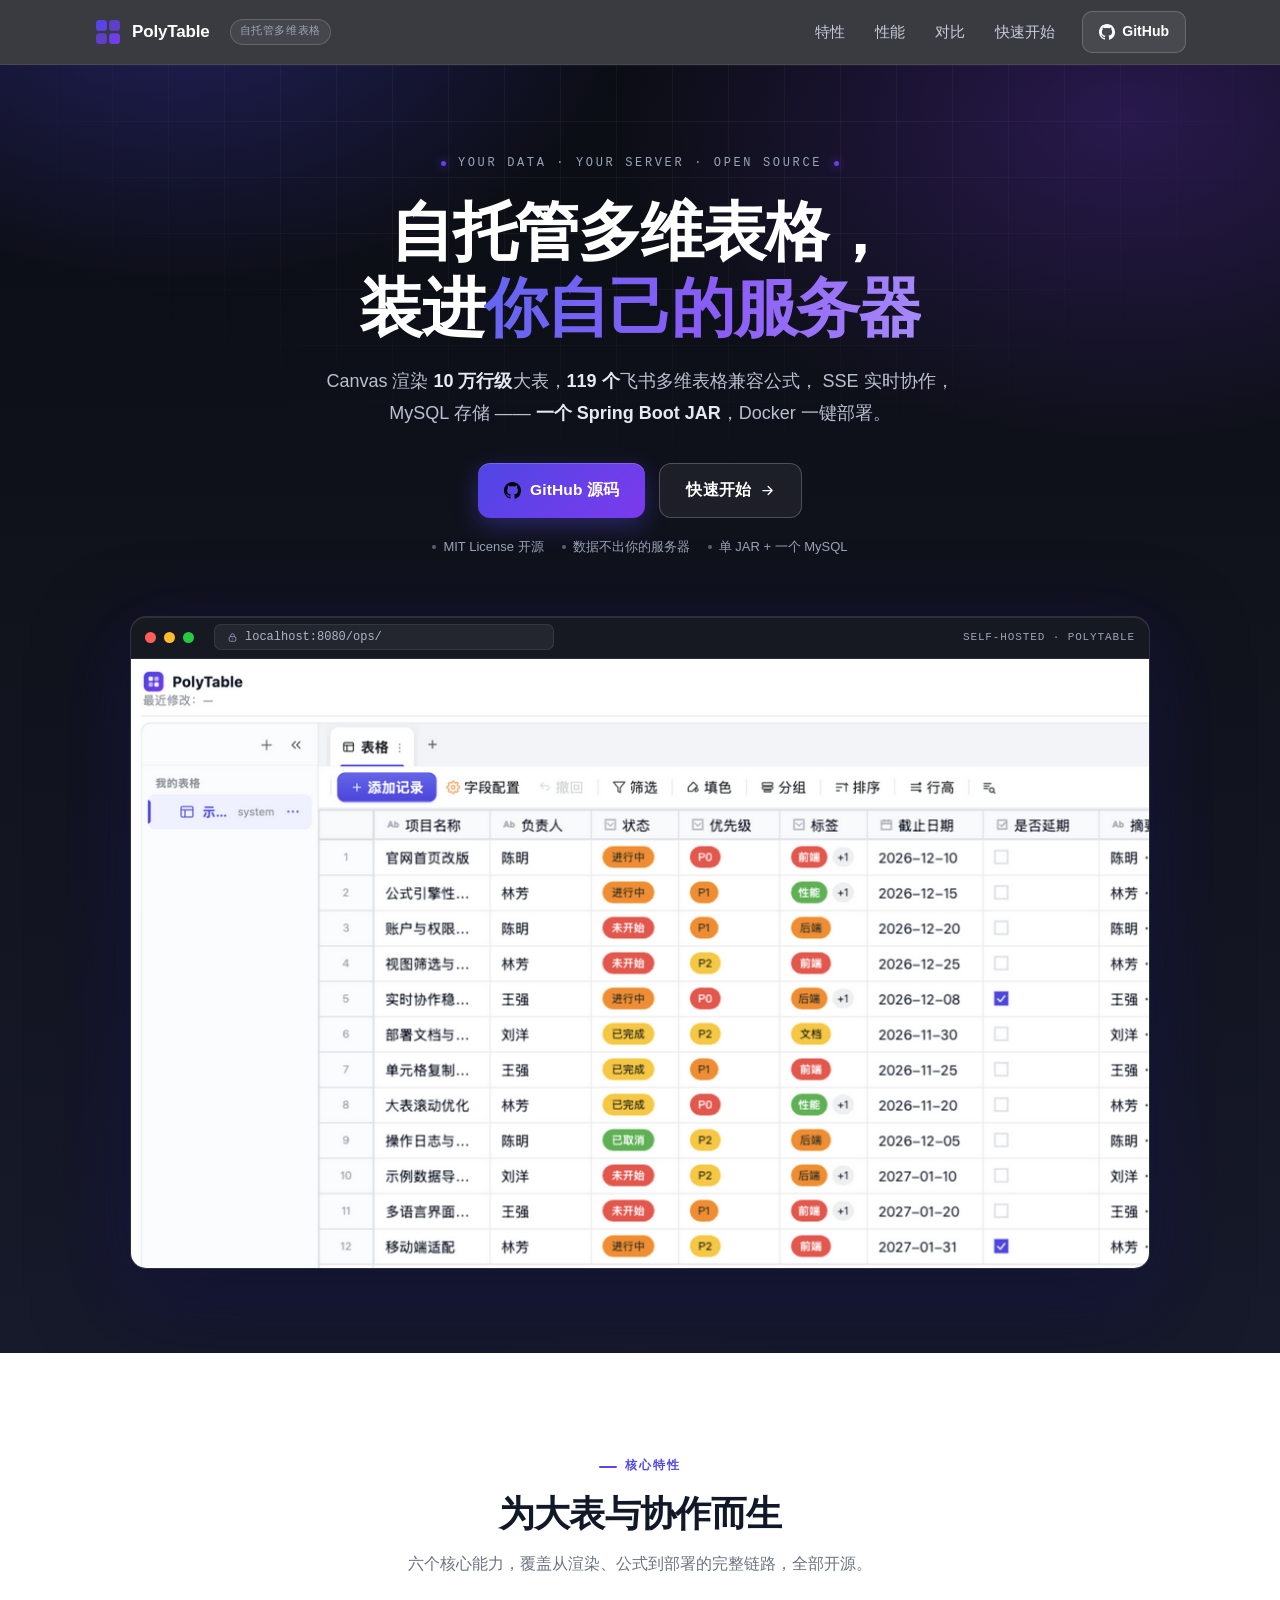
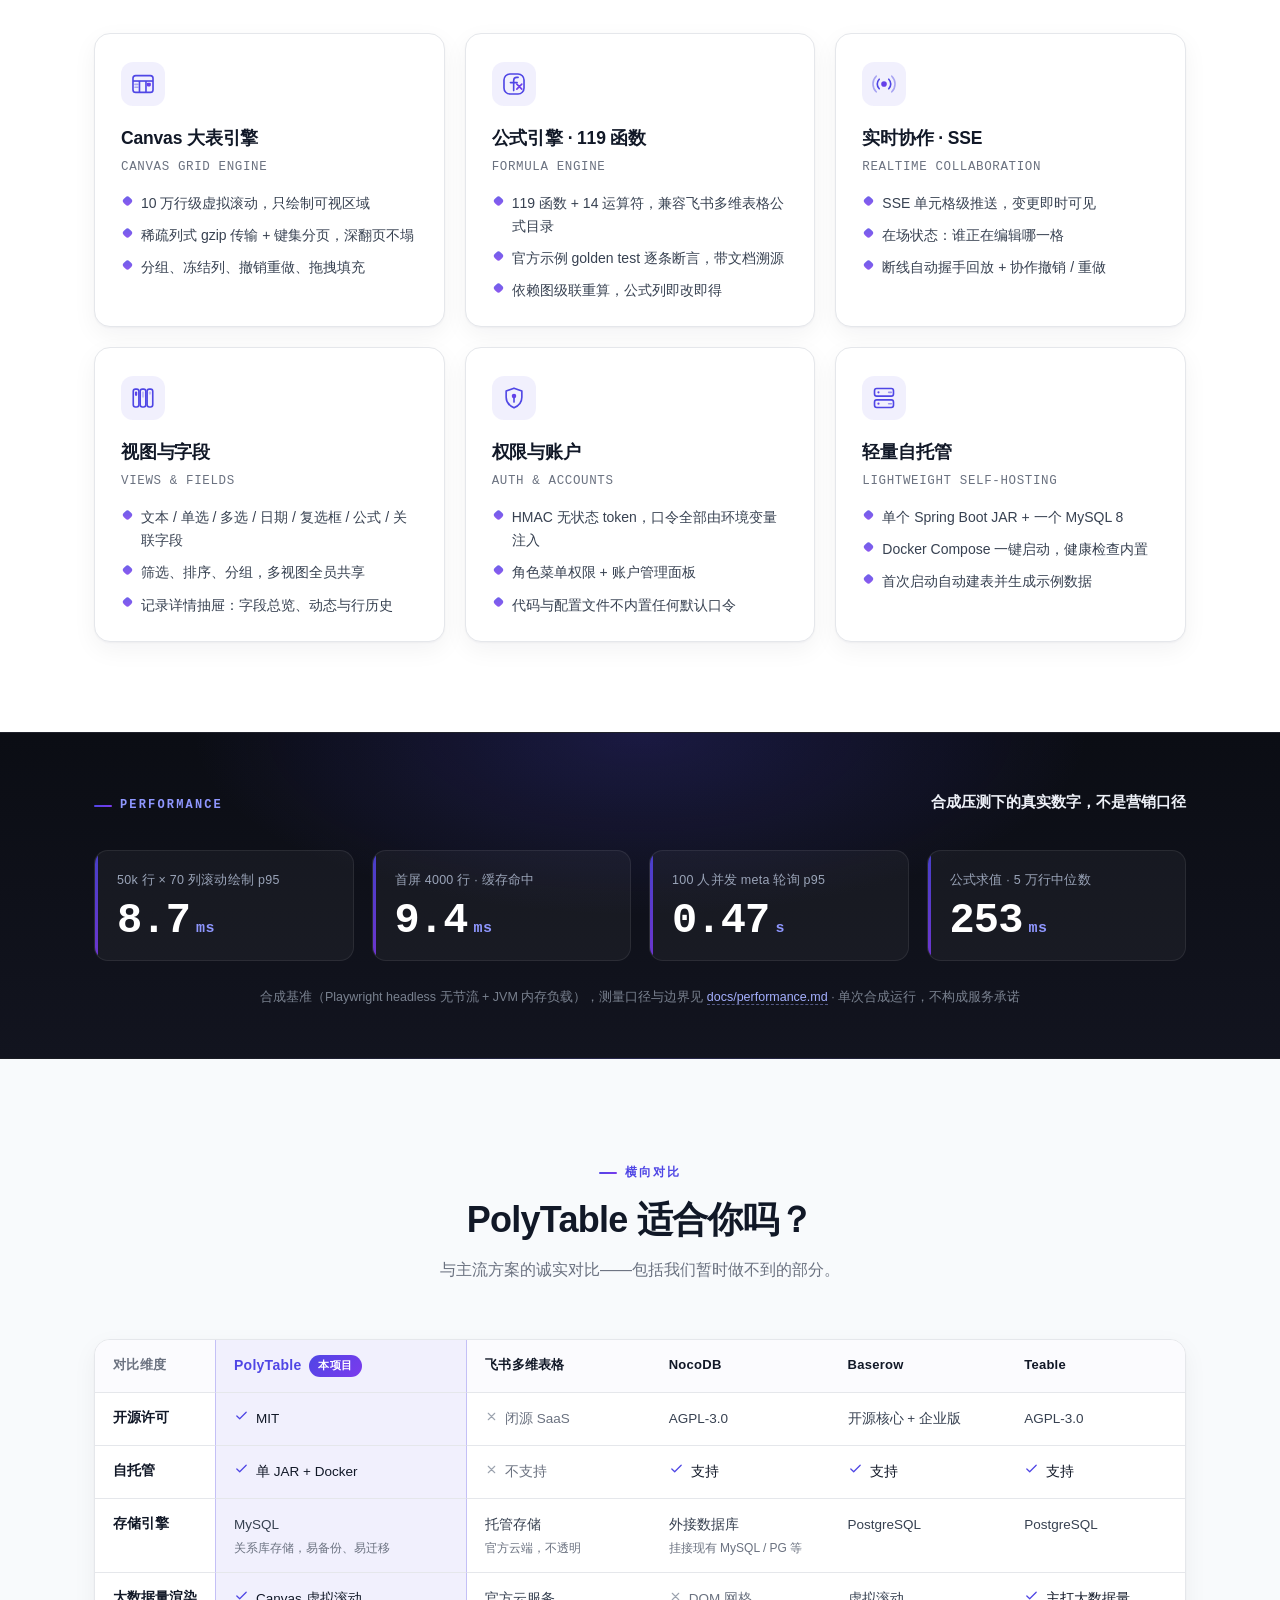
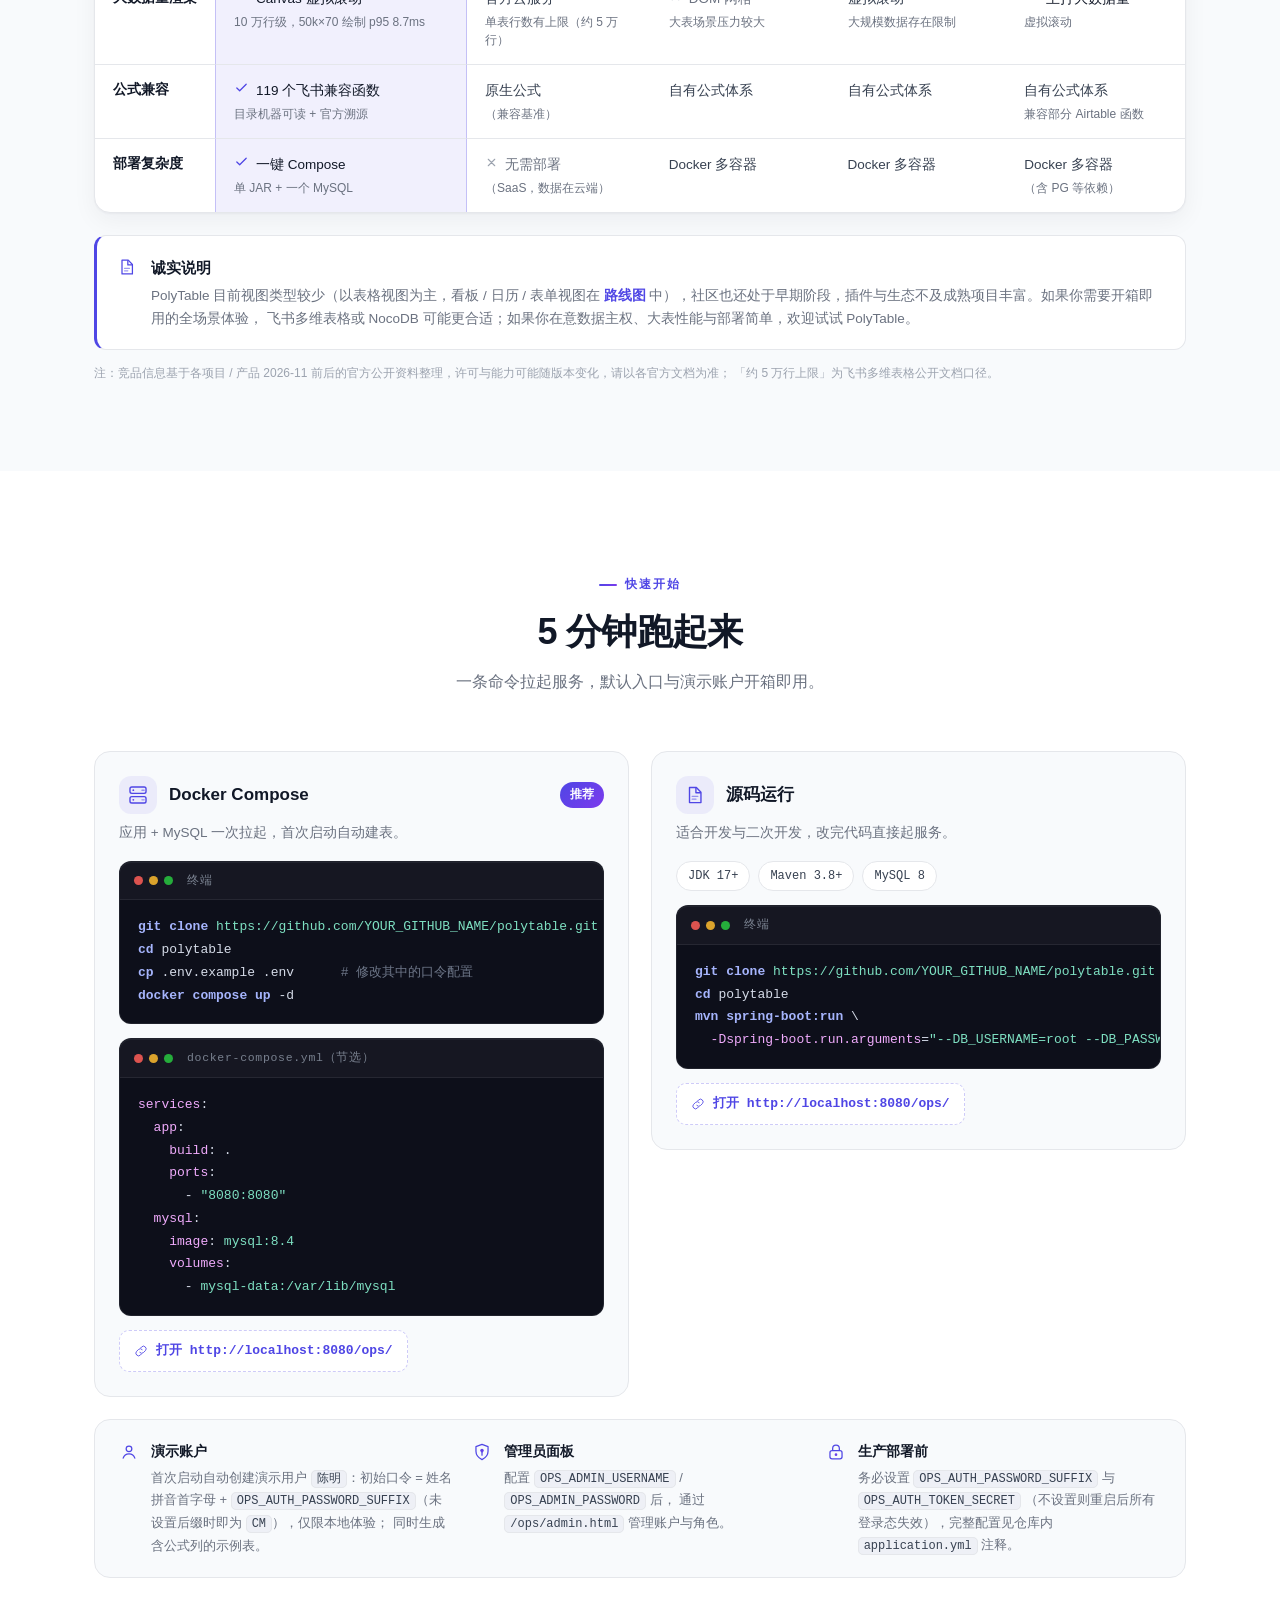
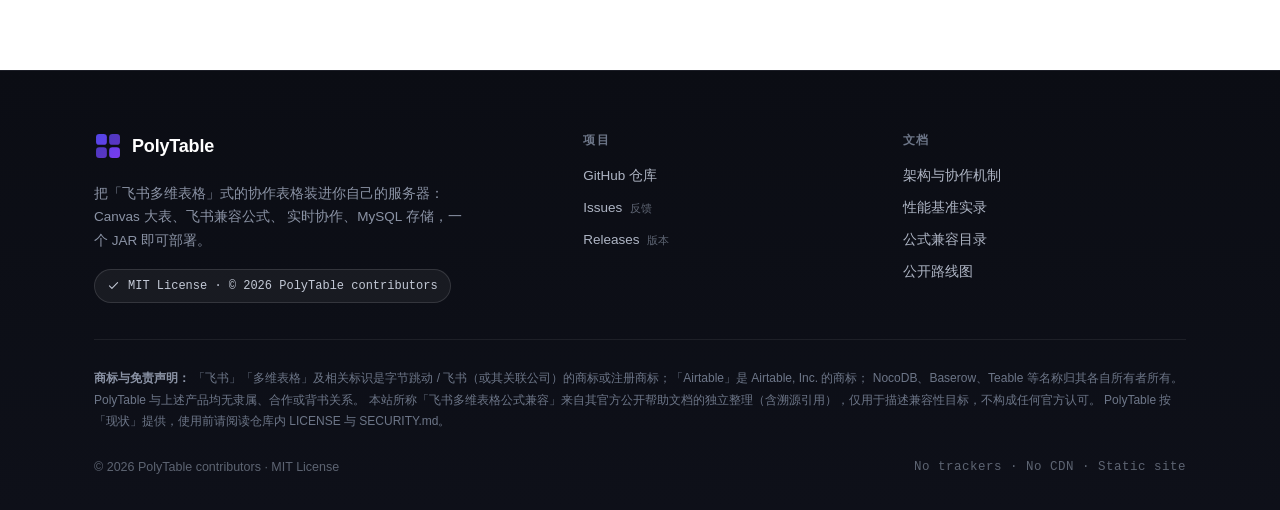
==== commit 58c3de9a: "feat: full visual redesign & open-source release pipeline - New indigo design system: login page (sp" ====
--- a/website/index.html
+++ b/website/index.html
@@ -1,29 +1,31 @@
 <!DOCTYPE html>
 <!--
   ============================================================
-  PolyTable 官网 · 单页静态站点（README / 使用说明）
+  PolyTable 官网 · 靛蓝主题重设计版
   ============================================================
-  纯静态站点：无构建步骤、无外部 JS 依赖、无 CDN、无外部图片，
-  所有图形均为内联 SVG / CSS 实现，可直接部署到 GitHub Pages。
+  纯静态零依赖：无构建、无 JS 框架、无任何脚本标签、无外链 CDN/字体/图片；
+  所有图形均为内联 SVG，字体使用系统栈；可直接部署到 GitHub Pages
+  （部署工作流见 .github/workflows/deploy-pages.yml）。
 
   TODO 上线前检查清单：
-    1. 全局搜索替换 YOUR_GITHUB_NAME  →  你的 GitHub 用户名或组织名；
+    1. 全局搜索替换 YOUR_GITHUB_NAME → 你的 GitHub 用户名/组织名；
     2. 若仓库名不是 polytable，同步替换所有仓库地址；
-    3. 有正式域名时：替换 <head> 中 canonical / og:url 的占位地址，
-       以及 404.html 中"返回首页"链接（改为绝对地址）；
-    4. docker-compose 示例中的镜像地址 ghcr.io/YOUR_GITHUB_NAME/polytable:latest；
-    5. 页脚文档链接当前指向 GitHub 仓库内的 docs/*.md，确认文件存在。
+    3. 有正式域名时：替换 <head> 中 canonical / og:url 占位地址；
+    4. 产品截图已在 assets/img/app-preview.png（更新截图：登录应用 → 全屏截图覆盖该文件）
+       （当前为 CSS 渐变占位块，图片加载失败时自动露出，无需 onerror 脚本）；
+    5. 页脚文档链接指向 GitHub 仓库内的 docs/*.md，确认文件存在。
   ============================================================
 -->
 <html lang="zh-CN">
 <head>
   <meta charset="UTF-8">
   <meta name="viewport" content="width=device-width, initial-scale=1.0">
-  <title>PolyTable — 开源自托管多维表格</title>
-  <meta name="description" content="PolyTable 是一款开源自托管多维表格：Canvas 渲染 10 万行级大表、119 个飞书多维表格兼容公式、SSE 实时协作与字段级权限，单个 Spring Boot JAR + 一个 MySQL，Docker 一键部署。">
+  <title>PolyTable — 自托管多维表格 · Canvas 大表 · 飞书兼容公式 · 实时协作</title>
+  <meta name="description" content="PolyTable 是一款开源自托管多维表格：Canvas 渲染 10 万行级大表、119 个飞书多维表格兼容公式、SSE 实时协作、MySQL 存储，单个 Spring Boot JAR + Docker 一键部署。">
+  <meta name="theme-color" content="#0b0d14">
   <!-- TODO: 替换为正式域名 -->
   <link rel="canonical" href="https://YOUR_GITHUB_NAME.github.io/polytable/">
-  <meta property="og:title" content="PolyTable — 开源自托管多维表格">
+  <meta property="og:title" content="PolyTable — 自托管多维表格，装进你自己的服务器">
   <meta property="og:description" content="Canvas 大表引擎 · 119 个飞书兼容公式 · SSE 实时协作 · MySQL 存储 · Docker 一键部署">
   <meta property="og:type" content="website">
   <!-- TODO: 替换为正式域名 -->
@@ -33,327 +35,351 @@
 </head>
 <body>
 
-  <!-- ======== 顶部导航 ======== -->
+  <a class="skip-link" href="#main">跳到主要内容</a>
+
+  <!-- ======== 内联 SVG 符号表（全站图标 / Logo 复用，无外部资源） ======== -->
+  <svg class="svg-defs" aria-hidden="true" focusable="false" xmlns="http://www.w3.org/2000/svg">
+    <defs>
+      <!-- 图标渐变点缀（24 坐标系） -->
+      <linearGradient id="ig" x1="0" y1="0" x2="24" y2="24" gradientUnits="userSpaceOnUse">
+        <stop offset="0" stop-color="#4f46e5"/>
+        <stop offset="1" stop-color="#7c3aed"/>
+      </linearGradient>
+      <!-- Logo 渐变（48 坐标系，2×2 网格共享同一连续渐变） -->
+      <linearGradient id="lgo" x1="2" y1="2" x2="46" y2="46" gradientUnits="userSpaceOnUse">
+        <stop offset="0" stop-color="#4f46e5"/>
+        <stop offset="1" stop-color="#7c3aed"/>
+      </linearGradient>
+    </defs>
+
+    <!-- Logo：圆角方块 2×2 网格渐变 -->
+    <symbol id="logo" viewBox="0 0 48 48">
+      <rect x="3.5" y="3.5" width="18.5" height="18.5" rx="5.5" fill="url(#lgo)"/>
+      <rect x="26" y="3.5" width="18.5" height="18.5" rx="5.5" fill="url(#lgo)" opacity="0.82"/>
+      <rect x="3.5" y="26" width="18.5" height="18.5" rx="5.5" fill="url(#lgo)" opacity="0.82"/>
+      <rect x="26" y="26" width="18.5" height="18.5" rx="5.5" fill="url(#lgo)"/>
+    </symbol>
+
+    <!-- GitHub Mark -->
+    <symbol id="gh" viewBox="0 0 16 16">
+      <path d="M8 0C3.58 0 0 3.58 0 8c0 3.54 2.29 6.53 5.47 7.59.4.07.55-.17.55-.38 0-.19-.01-.82-.01-1.49-2.01.37-2.53-.44-2.69-.84-.09-.23-.48-.94-.82-1.13-.28-.15-.68-.52-.01-.53.63-.01 1.08.58 1.23.82.72 1.21 1.87.87 2.33.66.07-.52.28-.87.51-1.07-1.78-.2-3.64-.89-3.64-3.95 0-.87.31-1.59.82-2.15-.08-.2-.36-1.02.08-2.12 0 0 .67-.21 2.2.82.64-.18 1.32-.27 2-.27s1.36.09 2 .27c1.53-1.04 2.2-.82 2.2-.82.44 1.1.16 1.92.08 2.12.51.56.82 1.27.82 2.15 0 3.07-1.87 3.75-3.65 3.95.29.25.54.73.54 1.48 0 1.07-.01 1.93-.01 2.2 0 .21.15.46.55.38A8.01 8.01 0 0 0 16 8c0-4.42-3.58-8-8-8z"/>
+    </symbol>
+
+    <!-- 图标：Canvas 大表引擎 -->
+    <symbol id="i-canvas" viewBox="0 0 24 24" fill="none">
+      <rect x="2.75" y="4.25" width="18.5" height="15.5" rx="2.5" stroke="currentColor" stroke-width="1.5"/>
+      <path d="M2.75 9.25h18.5" stroke="currentColor" stroke-width="1.5"/>
+      <path d="M8.75 9.25v10.5M14.75 9.25v10.5" stroke="currentColor" stroke-width="1.5"/>
+      <rect x="15.5" y="10.75" width="3.75" height="3.5" rx="1" fill="url(#ig)"/>
+      <path d="M4.6 12.4h2.6M4.6 15h2.6" stroke="currentColor" stroke-width="1.5" stroke-linecap="round" opacity="0.45"/>
+    </symbol>
+
+    <!-- 图标：公式引擎 -->
+    <symbol id="i-formula" viewBox="0 0 24 24" fill="none">
+      <rect x="2.75" y="2.75" width="18.5" height="18.5" rx="5.5" stroke="currentColor" stroke-width="1.5"/>
+      <path d="M15.8 5.9h-1.3a2.8 2.8 0 0 0-2.8 2.8v9.4" stroke="currentColor" stroke-width="1.5" stroke-linecap="round"/>
+      <path d="M8.7 10.7h6.2" stroke="currentColor" stroke-width="1.5" stroke-linecap="round"/>
+      <path d="M14.6 12.1l4.6 4.6M19.2 12.1l-4.6 4.6" stroke="url(#ig)" stroke-width="1.5" stroke-linecap="round"/>
+    </symbol>
+
+    <!-- 图标：实时协作（SSE 推送波） -->
+    <symbol id="i-collab" viewBox="0 0 24 24" fill="none">
+      <circle cx="12" cy="12" r="2.6" fill="url(#ig)"/>
+      <path d="M7.6 7.6a6.2 6.2 0 0 0 0 8.8M16.4 7.6a6.2 6.2 0 0 1 0 8.8" stroke="currentColor" stroke-width="1.5" stroke-linecap="round"/>
+      <path d="M4.8 4.8a10.2 10.2 0 0 0 0 14.4M19.2 4.8a10.2 10.2 0 0 1 0 14.4" stroke="currentColor" stroke-width="1.5" stroke-linecap="round" opacity="0.45"/>
+    </symbol>
+
+    <!-- 图标：视图与字段（看板列） -->
+    <symbol id="i-views" viewBox="0 0 24 24" fill="none">
+      <rect x="3" y="3.75" width="5.2" height="16.5" rx="2" stroke="currentColor" stroke-width="1.5"/>
+      <rect x="9.4" y="3.75" width="5.2" height="16.5" rx="2" stroke="currentColor" stroke-width="1.5"/>
+      <rect x="15.8" y="3.75" width="5.2" height="16.5" rx="2" stroke="currentColor" stroke-width="1.5"/>
+      <rect x="4.55" y="5.9" width="2.1" height="4.2" rx="1" fill="url(#ig)"/>
+      <rect x="10.95" y="5.9" width="2.1" height="5.8" rx="1" fill="currentColor" opacity="0.28"/>
+      <rect x="17.35" y="5.9" width="2.1" height="3" rx="1" fill="currentColor" opacity="0.28"/>
+    </symbol>
+
+    <!-- 图标：权限与账户（盾牌） -->
+    <symbol id="i-permission" viewBox="0 0 24 24" fill="none">
+      <path d="M12 2.9l7.25 2.7v5.6c0 4.6-3 7.9-7.25 9.9-4.25-2-7.25-5.3-7.25-9.9V5.6L12 2.9z" stroke="currentColor" stroke-width="1.5" stroke-linejoin="round"/>
+      <circle cx="12" cy="10.2" r="2.1" fill="url(#ig)"/>
+      <path d="M12 12.3v3.5" stroke="currentColor" stroke-width="1.5" stroke-linecap="round"/>
+    </symbol>
+
+    <!-- 图标：轻量自托管（服务器机架） -->
+    <symbol id="i-light" viewBox="0 0 24 24" fill="none">
+      <rect x="3.25" y="3.25" width="17.5" height="7" rx="2" stroke="currentColor" stroke-width="1.5"/>
+      <rect x="3.25" y="13.75" width="17.5" height="7" rx="2" stroke="currentColor" stroke-width="1.5"/>
+      <circle cx="6.9" cy="6.75" r="1" fill="url(#ig)"/>
+      <circle cx="6.9" cy="17.25" r="1" fill="url(#ig)"/>
+      <path d="M16.3 6.75h2.4M16.3 17.25h2.4" stroke="currentColor" stroke-width="1.5" stroke-linecap="round" opacity="0.55"/>
+    </symbol>
+
+    <!-- 小图标集 -->
+    <symbol id="i-check" viewBox="0 0 24 24" fill="none">
+      <path d="M4.5 12.8l4.6 4.4L19.5 6.8" stroke="currentColor" stroke-width="2" stroke-linecap="round" stroke-linejoin="round"/>
+    </symbol>
+    <symbol id="i-x" viewBox="0 0 24 24" fill="none">
+      <path d="M6 6l12 12M18 6L6 18" stroke="currentColor" stroke-width="2" stroke-linecap="round"/>
+    </symbol>
+    <symbol id="i-arrow" viewBox="0 0 24 24" fill="none">
+      <path d="M4.5 12h15M13 5.5l6.5 6.5-6.5 6.5" stroke="currentColor" stroke-width="2" stroke-linecap="round" stroke-linejoin="round"/>
+    </symbol>
+    <symbol id="i-user" viewBox="0 0 24 24" fill="none">
+      <circle cx="12" cy="8.2" r="3.4" stroke="currentColor" stroke-width="1.5"/>
+      <path d="M5 19.4c1-3.4 3.7-5.1 7-5.1s6 1.7 7 5.1" stroke="currentColor" stroke-width="1.5" stroke-linecap="round"/>
+    </symbol>
+    <symbol id="i-lock" viewBox="0 0 24 24" fill="none">
+      <rect x="4.75" y="10.25" width="14.5" height="10" rx="2.5" stroke="currentColor" stroke-width="1.5"/>
+      <path d="M8 10V7.8a4 4 0 0 1 8 0V10" stroke="currentColor" stroke-width="1.5" stroke-linecap="round"/>
+      <circle cx="12" cy="15.2" r="1.6" fill="url(#ig)"/>
+    </symbol>
+    <symbol id="i-link" viewBox="0 0 24 24" fill="none">
+      <path d="M10 14.5a4.5 4.5 0 0 0 6.4 0l3-3a4.5 4.5 0 0 0-6.4-6.4l-1.5 1.5" stroke="currentColor" stroke-width="1.5" stroke-linecap="round"/>
+      <path d="M14 9.5a4.5 4.5 0 0 0-6.4 0l-3 3a4.5 4.5 0 0 0 6.4 6.4l1.5-1.5" stroke="currentColor" stroke-width="1.5" stroke-linecap="round"/>
+    </symbol>
+    <symbol id="i-doc" viewBox="0 0 24 24" fill="none">
+      <path d="M6 3.75h7.5L18.5 9v11.25h-12.5z" stroke="currentColor" stroke-width="1.5" stroke-linejoin="round"/>
+      <path d="M13 4v5.5h5.5" stroke="currentColor" stroke-width="1.5" stroke-linejoin="round"/>
+      <path d="M9 13.5h6M9 16.5h4" stroke="currentColor" stroke-width="1.5" stroke-linecap="round" opacity="0.55"/>
+    </symbol>
+  </svg>
+
+  <!-- ======== 顶部导航：毛玻璃吸顶 ======== -->
   <header class="site-header">
     <div class="container nav">
       <a class="brand" href="#top" aria-label="PolyTable 首页">
-        <svg class="logo-svg" viewBox="0 0 48 48" aria-hidden="true" focusable="false">
-          <defs>
-            <linearGradient id="lgNav" x1="6" y1="4" x2="42" y2="44" gradientUnits="userSpaceOnUse">
-              <stop offset="0" stop-color="#4d7cff"/>
-              <stop offset="1" stop-color="#14b48f"/>
-            </linearGradient>
-          </defs>
-          <rect x="2.5" y="2.5" width="43" height="43" rx="10.5" fill="url(#lgNav)"/>
-          <rect x="10.5" y="13" width="27" height="6" rx="1.5" fill="#ffffff" fill-opacity="0.92"/>
-          <rect x="10.5" y="21" width="27" height="14" rx="1.5" fill="none" stroke="#ffffff" stroke-opacity="0.9" stroke-width="1.8"/>
-          <path d="M10.5 25.5h27M10.5 30h27" stroke="#ffffff" stroke-opacity="0.4" stroke-width="1.4"/>
-          <path d="M19.5 21v14M28.5 21v14" stroke="#ffffff" stroke-opacity="0.4" stroke-width="1.4"/>
-          <rect x="19.5" y="25.5" width="9" height="4.5" fill="#ffffff" fill-opacity="0.38"/>
-        </svg>
+        <svg class="logo-ic" aria-hidden="true" focusable="false"><use href="#logo"/></svg>
         PolyTable
+        <span class="brand-tag">自托管多维表格</span>
       </a>
-      <p class="nav-tagline">The open-source data grid for your own server</p>
+
       <nav class="nav-links" aria-label="页面导航">
         <a href="#features">特性</a>
         <a href="#performance">性能</a>
         <a href="#compare">对比</a>
         <a href="#quickstart">快速开始</a>
-        <!-- TODO: 替换为正式 GitHub 仓库地址 -->
+        <!-- TODO: 替换为正式 GitHub 仓库地址（全局替换 YOUR_GITHUB_NAME） -->
         <a class="nav-cta" href="https://github.com/YOUR_GITHUB_NAME/polytable" target="_blank" rel="noopener">
-          <svg viewBox="0 0 24 24" fill="none" stroke="currentColor" stroke-width="2" stroke-linecap="round" stroke-linejoin="round" aria-hidden="true"><path d="M8 6 2 12l6 6"/><path d="m16 6 6 6-6 6"/></svg>
-          GitHub 源码
+          <svg aria-hidden="true" focusable="false"><use href="#gh"/></svg>
+          GitHub
         </a>
       </nav>
+
+      <!-- 移动端菜单：纯 CSS :target 实现（无 JS） -->
+      <a href="#site-menu" class="nav-burger" aria-label="打开菜单" aria-controls="site-menu">
+        <svg viewBox="0 0 24 24" fill="none" aria-hidden="true" focusable="false">
+          <path d="M4 7h16M4 12h16M4 17h16" stroke="currentColor" stroke-width="2" stroke-linecap="round"/>
+        </svg>
+      </a>
     </div>
   </header>
 
-  <main id="top">
-
-    <!-- ======== Hero ======== -->
-    <section class="hero">
+  <!-- 移动端全屏菜单（:target 打开；点击任一链接后 hash 变化自动关闭） -->
+  <div id="site-menu" class="menu-panel">
+    <nav class="menu-inner" aria-label="移动端导航">
+      <div class="menu-head">
+        PolyTable
+        <a href="#top" class="menu-close" aria-label="关闭菜单">
+          <svg viewBox="0 0 24 24" fill="none" aria-hidden="true" focusable="false">
+            <path d="M6 6l12 12M18 6L6 18" stroke="currentColor" stroke-width="2" stroke-linecap="round"/>
+          </svg>
+        </a>
+      </div>
+      <a class="menu-link" href="#features">核心特性</a>
+      <a class="menu-link" href="#performance">性能基准</a>
+      <a class="menu-link" href="#compare">横向对比</a>
+      <a class="menu-link" href="#quickstart">快速开始</a>
+      <!-- TODO: 替换为正式 GitHub 仓库地址 -->
+      <a class="menu-cta" href="https://github.com/YOUR_GITHUB_NAME/polytable" target="_blank" rel="noopener">GitHub 源码</a>
+    </nav>
+  </div>
+
+  <main id="main">
+
+    <!-- ======== Hero（深色，视觉重心） ======== -->
+    <section class="hero" id="top">
       <div class="container hero-inner">
-        <div>
-          <svg class="hero-logo logo-svg" viewBox="0 0 48 48" aria-hidden="true" focusable="false">
-            <defs>
-              <linearGradient id="lgHero" x1="6" y1="4" x2="42" y2="44" gradientUnits="userSpaceOnUse">
-                <stop offset="0" stop-color="#4d7cff"/>
-                <stop offset="1" stop-color="#14b48f"/>
-              </linearGradient>
-            </defs>
-            <rect x="2.5" y="2.5" width="43" height="43" rx="10.5" fill="url(#lgHero)"/>
-            <rect x="10.5" y="13" width="27" height="6" rx="1.5" fill="#ffffff" fill-opacity="0.92"/>
-            <rect x="10.5" y="21" width="27" height="14" rx="1.5" fill="none" stroke="#ffffff" stroke-opacity="0.9" stroke-width="1.8"/>
-            <path d="M10.5 25.5h27M10.5 30h27" stroke="#ffffff" stroke-opacity="0.4" stroke-width="1.4"/>
-            <path d="M19.5 21v14M28.5 21v14" stroke="#ffffff" stroke-opacity="0.4" stroke-width="1.4"/>
-            <rect x="19.5" y="25.5" width="9" height="4.5" fill="#ffffff" fill-opacity="0.38"/>
-          </svg>
-
-          <h1>开源自托管多维表格<br>
-            <span class="grad">把「飞书多维表格」装进你自己的服务器</span>
-          </h1>
-
-          <p class="hero-sub">
-            PolyTable 基于 Spring Boot 3 + MySQL 构建：Canvas 渲染 10 万行级大表，
-            内置 119 个飞书兼容公式函数与 SSE 实时协作，Docker 一键部署，
-            数据完全留在你自己的服务器上。
-          </p>
-
-          <div class="hero-badges" aria-label="核心能力">
-            <span class="badge"><i class="dot dot-b"></i>Canvas 大表</span>
-            <span class="badge"><i class="dot dot-t"></i>飞书兼容公式</span>
-            <span class="badge"><i class="dot dot-y"></i>实时协作</span>
-            <span class="badge"><i class="dot dot-v"></i>MySQL 存储</span>
-          </div>
-
-          <div class="hero-actions">
-            <!-- TODO: 替换为正式 GitHub 仓库地址 -->
-            <a class="btn btn-primary" href="https://github.com/YOUR_GITHUB_NAME/polytable" target="_blank" rel="noopener">
-              <svg viewBox="0 0 24 24" fill="none" stroke="currentColor" stroke-width="2" stroke-linecap="round" stroke-linejoin="round" aria-hidden="true"><path d="M8 6 2 12l6 6"/><path d="m16 6 6 6-6 6"/></svg>
-              GitHub 源码
-            </a>
-            <a class="btn btn-ghost" href="#quickstart">
-              快速开始
-              <svg viewBox="0 0 24 24" fill="none" stroke="currentColor" stroke-width="2" stroke-linecap="round" stroke-linejoin="round" aria-hidden="true"><path d="M12 5v14"/><path d="m19 12-7 7-7-7"/></svg>
-            </a>
-          </div>
-        </div>
-
-        <!-- 表格示意（纯 CSS + 内联 SVG） -->
-        <div class="mock-wrap" aria-hidden="true">
-          <div class="mock">
-            <div class="mock-bar">
-              <i></i><i></i><i></i>
-              <span class="mock-title">任务总表（100,000 行）</span>
-              <span class="mock-avatars">
-                <span class="av av-lin">林</span>
-                <span class="av av-chen">陈</span>
+        <p class="hero-eyebrow"><i></i>Your data · Your server · Open source<i></i></p>
+        <h1 class="hero-title">自托管多维表格，<br>装进<span class="grad">你自己的服务器</span></h1>
+        <p class="hero-sub">
+          Canvas 渲染 <strong>10 万行级</strong>大表，<strong>119 个</strong>飞书多维表格兼容公式，
+          SSE 实时协作，MySQL 存储 —— <strong>一个 Spring Boot JAR</strong>，Docker 一键部署。
+        </p>
+
+        <div class="hero-cta">
+          <!-- TODO: 替换为正式 GitHub 仓库地址 -->
+          <a class="btn btn-primary" href="https://github.com/YOUR_GITHUB_NAME/polytable" target="_blank" rel="noopener">
+            <svg aria-hidden="true" focusable="false"><use href="#gh"/></svg>
+            GitHub 源码
+          </a>
+          <a class="btn btn-ghost" href="#quickstart">
+            快速开始
+            <svg class="arr" aria-hidden="true" focusable="false"><use href="#i-arrow"/></svg>
+          </a>
+        </div>
+
+        <p class="hero-note">
+          <span><i></i>MIT License 开源</span>
+          <span><i></i>数据不出你的服务器</span>
+          <span><i></i>单 JAR + 一个 MySQL</span>
+        </p>
+
+        <!-- 产品截图：精致浏览器窗框 mockup -->
+        <div class="hero-visual">
+          <figure class="browser" role="img" aria-label="PolyTable 界面预览">
+            <div class="browser-bar">
+              <span class="dot r"></span><span class="dot y"></span><span class="dot g"></span>
+              <span class="browser-url">
+                <svg viewBox="0 0 24 24" fill="none" aria-hidden="true" focusable="false"><use href="#i-lock"/></svg>
+                localhost:8080/ops/
               </span>
-            </div>
-            <div class="formula-bar">
-              <span class="fx-chip">fx</span>
-              <code><span class="ff">IF</span>(<span class="fv">进度</span> &gt;= 1, <span class="fs">"已完成"</span>, <span class="ff">CONCATENATE</span>(<span class="ff">ROUND</span>(<span class="fv">进度</span> * 100, 0), <span class="fs">"%"</span>))</code>
-            </div>
-            <div class="mock-grid">
-              <div class="mcell mhead mc-gut">#</div>
-              <div class="mcell mhead">任务</div>
-              <div class="mcell mhead">负责人</div>
-              <div class="mcell mhead">状态</div>
-              <div class="mcell mhead mc-due">截止日期</div>
-              <div class="mcell mhead">进度</div>
-
-              <div class="mcell mc-gut mrow">1</div>
-              <div class="mcell">官网改版上线</div>
-              <div class="mcell"><span class="av av-lin">林</span></div>
-              <div class="mcell"><span class="tag tag-doing"><i></i>进行中</span></div>
-              <div class="mcell mc-due">05-20</div>
-              <div class="mcell"><span class="bar"><i style="width:72%"></i></span><span class="bar-pct">72%</span></div>
-
-              <div class="mcell mc-gut mrow">2</div>
-              <div class="mcell">数据导入工具</div>
-              <div class="mcell"><span class="av av-chen">陈</span></div>
-              <div class="mcell"><span class="tag tag-done"><i></i>已完成</span></div>
-              <div class="mcell mc-due">05-12</div>
-              <div class="mcell"><span class="bar"><i style="width:100%"></i></span><span class="bar-pct">100%</span></div>
-
-              <div class="mcell mc-gut mrow">3</div>
-              <div class="mcell">权限中心联调</div>
-              <div class="mcell"><span class="av av-su">苏</span></div>
-              <div class="mcell sel">
-                <span class="presence"><i></i>苏正在编辑</span>
-                <span class="tag tag-review"><i></i>待评审</span>
+              <span class="browser-badge">SELF-HOSTED · POLYTABLE</span>
+            </div>
+            <div class="browser-shot">
+              <div class="shot-fallback">
+                <span class="shot-chip">assets/img/app-preview.png</span>
+                <span class="shot-hint">TODO · 发布前替换为真实产品截图</span>
               </div>
-              <div class="mcell mc-due">05-25</div>
-              <div class="mcell"><span class="bar"><i style="width:45%"></i></span><span class="bar-pct">45%</span></div>
-
-              <div class="mcell mc-gut mrow">4</div>
-              <div class="mcell">公式迁移校验</div>
-              <div class="mcell"><span class="av av-lin">林</span></div>
-              <div class="mcell"><span class="tag tag-block"><i></i>阻塞</span></div>
-              <div class="mcell mc-due">05-30</div>
-              <div class="mcell"><span class="bar"><i style="width:30%"></i></span><span class="bar-pct">30%</span></div>
-
-              <div class="mcell mc-gut mrow">5</div>
-              <div class="mcell">移动端适配</div>
-              <div class="mcell"><span class="av av-chen">陈</span></div>
-              <div class="mcell"><span class="tag tag-doing"><i></i>进行中</span></div>
-              <div class="mcell mc-due">06-02</div>
-              <div class="mcell"><span class="bar"><i style="width:18%"></i></span><span class="bar-pct">18%</span></div>
-            </div>
-          </div>
-          <div class="mock-chip">
-            <span class="bolt">
-              <svg viewBox="0 0 24 24" fill="currentColor" aria-hidden="true"><path d="M13 2 4.5 13.5H11L9.5 22 19 10h-6.5L13 2z"/></svg>
-            </span>
-            50k 行 × 70 列 · 滚动 p95 <span class="p95">8.7ms</span>
-          </div>
+              <div class="shot-img" role="img" aria-label="PolyTable 产品界面预览"></div>
+            </div>
+          </figure>
         </div>
       </div>
     </section>
 
-    <!-- ======== 特性区 ======== -->
-    <section id="features" class="section">
+    <!-- ======== 特性区（浅色，6 卡片） ======== -->
+    <section class="features" id="features">
       <div class="container">
-        <p class="eyebrow">核心特性</p>
-        <h2>一张表该有的能力，都在一个 JAR 里</h2>
-        <p class="lead">从渲染、公式到协作与权限，PolyTable 把多维表格的核心能力做进单个 Spring Boot 应用，依赖只有一个 MySQL。</p>
-
-        <div class="feature-grid">
-          <!-- 1 Canvas 大表引擎 -->
-          <article class="fcard">
-            <div class="ficon">
-              <svg viewBox="0 0 24 24" fill="none" stroke="currentColor" stroke-width="1.7" stroke-linecap="round" stroke-linejoin="round" aria-hidden="true">
-                <rect x="3" y="4" width="18" height="16" rx="2"/>
-                <path d="M3 9.5h18M9 9.5V20M15 9.5V20"/>
-                <rect x="9.75" y="11.25" width="4.5" height="3" rx="1" fill="currentColor" stroke="none" opacity="0.35"/>
-              </svg>
-            </div>
+        <header class="sec-head">
+          <p class="kicker">核心特性</p>
+          <h2>为大表与协作而生</h2>
+          <p class="sec-lead">六个核心能力，覆盖从渲染、公式到部署的完整链路，全部开源。</p>
+        </header>
+
+        <div class="feat-grid">
+          <article class="feat-card">
+            <div class="feat-ic"><svg aria-hidden="true" focusable="false"><use href="#i-canvas"/></svg></div>
             <h3>Canvas 大表引擎</h3>
-            <p>自研 Canvas 渲染管线，10 万行级数据滚动依旧流畅；稀疏列式 + gzip 传输压缩带宽，键集分页让翻页深度不再拖慢查询。</p>
-            <ul>
-              <li>10 万行级滚动流畅</li>
-              <li>稀疏列式 gzip 传输</li>
-              <li>键集分页（Keyset Pagination）</li>
+            <p class="feat-sub">CANVAS GRID ENGINE</p>
+            <ul class="feat-list">
+              <li>10 万行级虚拟滚动，只绘制可视区域</li>
+              <li>稀疏列式 gzip 传输 + 键集分页，深翻页不塌</li>
+              <li>分组、冻结列、撤销重做、拖拽填充</li>
             </ul>
           </article>
 
-          <!-- 2 公式引擎 -->
-          <article class="fcard">
-            <div class="ficon t">
-              <svg viewBox="0 0 24 24" fill="none" stroke="currentColor" stroke-width="1.8" stroke-linecap="round" stroke-linejoin="round" aria-hidden="true">
-                <path d="M17 5H7l6 7-6 7h10"/>
-              </svg>
-            </div>
-            <h3>公式引擎</h3>
-            <p>内置 119 个与飞书多维表格目录兼容的公式函数，命名与行为对齐其公开文档，从成熟产品迁移的表格可以低成本过渡。</p>
-            <ul>
-              <li>119 个飞书兼容函数</li>
-              <li>依赖图驱动级联重算</li>
-              <li>golden test 全量回归覆盖</li>
+          <article class="feat-card">
+            <div class="feat-ic"><svg aria-hidden="true" focusable="false"><use href="#i-formula"/></svg></div>
+            <h3>公式引擎 · 119 函数</h3>
+            <p class="feat-sub">FORMULA ENGINE</p>
+            <ul class="feat-list">
+              <li>119 函数 + 14 运算符，兼容飞书多维表格公式目录</li>
+              <li>官方示例 golden test 逐条断言，带文档溯源</li>
+              <li>依赖图级联重算，公式列即改即得</li>
             </ul>
           </article>
 
-          <!-- 3 实时协作 -->
-          <article class="fcard">
-            <div class="ficon">
-              <svg viewBox="0 0 24 24" fill="none" stroke="currentColor" stroke-width="1.7" stroke-linecap="round" stroke-linejoin="round" aria-hidden="true">
-                <circle cx="9" cy="8" r="3.2"/>
-                <path d="M3.5 19c.6-3.2 2.8-5 5.5-5s4.9 1.8 5.5 5"/>
-                <circle cx="17" cy="9" r="2.6"/>
-                <path d="M16.6 14.6c2.3.4 3.8 2 4.3 4.4"/>
-              </svg>
-            </div>
-            <h3>实时协作</h3>
-            <p>基于 SSE 的单元格级推送：谁改了哪格、谁正在编辑哪格一目了然。完整操作日志可追溯，轻量实现不依赖额外中间件。</p>
-            <ul>
-              <li>SSE 单元格推送</li>
-              <li>在场状态（谁在编辑哪格）</li>
-              <li>操作日志</li>
+          <article class="feat-card">
+            <div class="feat-ic"><svg aria-hidden="true" focusable="false"><use href="#i-collab"/></svg></div>
+            <h3>实时协作 · SSE</h3>
+            <p class="feat-sub">REALTIME COLLABORATION</p>
+            <ul class="feat-list">
+              <li>SSE 单元格级推送，变更即时可见</li>
+              <li>在场状态：谁正在编辑哪一格</li>
+              <li>断线自动握手回放 + 协作撤销 / 重做</li>
             </ul>
           </article>
 
-          <!-- 4 视图与字段 -->
-          <article class="fcard">
-            <div class="ficon t">
-              <svg viewBox="0 0 24 24" fill="none" stroke="currentColor" stroke-width="1.7" stroke-linecap="round" stroke-linejoin="round" aria-hidden="true">
-                <path d="M20.6 13.3l-7.3 7.3a2 2 0 0 1-2.8 0L4 14.2V4h10.2l6.4 6.4a2 2 0 0 1 0 2.9z"/>
-                <circle cx="8" cy="8" r="1.6"/>
-              </svg>
-            </div>
+          <article class="feat-card">
+            <div class="feat-ic"><svg aria-hidden="true" focusable="false"><use href="#i-views"/></svg></div>
             <h3>视图与字段</h3>
-            <p>文本、数值、日期、单选 / 多选、成员、公式等常用字段类型开箱即用；筛选、排序、分组与多视图组合，把一张表按需切成不同切面。</p>
-            <ul>
-              <li>常用字段类型齐全</li>
-              <li>筛选 / 排序 / 分组</li>
-              <li>多视图并存</li>
+            <p class="feat-sub">VIEWS &amp; FIELDS</p>
+            <ul class="feat-list">
+              <li>文本 / 单选 / 多选 / 日期 / 复选框 / 公式 / 关联字段</li>
+              <li>筛选、排序、分组，多视图全员共享</li>
+              <li>记录详情抽屉：字段总览、动态与行历史</li>
             </ul>
           </article>
 
-          <!-- 5 安全与权限 -->
-          <article class="fcard">
-            <div class="ficon">
-              <svg viewBox="0 0 24 24" fill="none" stroke="currentColor" stroke-width="1.7" stroke-linecap="round" stroke-linejoin="round" aria-hidden="true">
-                <path d="M12 3l7 2.8v5.4c0 4.3-2.9 7.3-7 8.8-4.1-1.5-7-4.5-7-8.8V5.8L12 3z"/>
-                <path d="M9.2 11.8l2 2 3.6-3.9"/>
-              </svg>
-            </div>
-            <h3>安全与权限</h3>
-            <p>接口走 HMAC token 校验，菜单与操作按角色收敛；数据库口令、签名密钥等敏感配置全部通过环境变量注入，不落盘、不进仓库。</p>
-            <ul>
-              <li>HMAC token 校验</li>
-              <li>角色菜单权限</li>
-              <li>字段级权限</li>
+          <article class="feat-card">
+            <div class="feat-ic"><svg aria-hidden="true" focusable="false"><use href="#i-permission"/></svg></div>
+            <h3>权限与账户</h3>
+            <p class="feat-sub">AUTH &amp; ACCOUNTS</p>
+            <ul class="feat-list">
+              <li>HMAC 无状态 token，口令全部由环境变量注入</li>
+              <li>角色菜单权限 + 账户管理面板</li>
+              <li>代码与配置文件不内置任何默认口令</li>
             </ul>
           </article>
 
-          <!-- 6 轻量自托管 -->
-          <article class="fcard">
-            <div class="ficon t">
-              <svg viewBox="0 0 24 24" fill="none" stroke="currentColor" stroke-width="1.7" stroke-linecap="round" stroke-linejoin="round" aria-hidden="true">
-                <path d="M21 8.2 12 3 3 8.2v7.6L12 21l9-5.2V8.2z"/>
-                <path d="M3 8.2l9 5.2 9-5.2"/>
-                <path d="M12 13.4V21"/>
-              </svg>
-            </div>
+          <article class="feat-card">
+            <div class="feat-ic"><svg aria-hidden="true" focusable="false"><use href="#i-light"/></svg></div>
             <h3>轻量自托管</h3>
-            <p>一个 Spring Boot JAR 加一个 MySQL 就是全部依赖，Docker Compose 一键拉起；数据完全留在你自己的服务器上。</p>
-            <ul>
-              <li>单 JAR + 单 MySQL</li>
-              <li>Docker Compose 一键启动</li>
-              <li>数据完全自持</li>
+            <p class="feat-sub">LIGHTWEIGHT SELF-HOSTING</p>
+            <ul class="feat-list">
+              <li>单个 Spring Boot JAR + 一个 MySQL 8</li>
+              <li>Docker Compose 一键启动，健康检查内置</li>
+              <li>首次启动自动建表并生成示例数据</li>
             </ul>
           </article>
         </div>
       </div>
     </section>
 
-    <!-- ======== 性能数字带 ======== -->
-    <section id="performance" class="section perf">
+    <!-- ======== 性能数字带（深色窄带） ======== -->
+    <section class="band" id="performance">
       <div class="container">
-        <p class="eyebrow">性能表现</p>
-        <h2>为大数据量而生</h2>
-        <p class="lead">以下数字来自真实合成压测：50k 行 × 70 列滚动零超 16ms 帧，公式在 5 万行规模下仍是亚秒级体验。</p>
-
-        <div class="perf-grid">
+        <div class="band-head">
+          <p class="kicker">Performance</p>
+          <p class="band-title">合成压测下的真实数字，不是营销口径</p>
+        </div>
+
+        <div class="stat-grid">
           <div class="stat">
-            <div class="num">5.4<small>ms</small><span class="dim"> / </span>8.7<small>ms</small></div>
-            <p class="cap">Canvas 滚动帧耗时 p50 / p95<br>（50k 行 × 70 列，零超 16ms 帧）</p>
+            <p class="stat-label">50k 行 × 70 列滚动绘制 p95</p>
+            <p class="stat-num">8.7<span class="unit">ms</span></p>
           </div>
           <div class="stat">
-            <div class="num">9.4<small>ms</small></div>
-            <p class="cap">首屏记录缓存命中耗时<br>（未命中 228ms）</p>
+            <p class="stat-label">首屏 4000 行 · 缓存命中</p>
+            <p class="stat-num">9.4<span class="unit">ms</span></p>
           </div>
           <div class="stat">
-            <div class="num">0.47<small>s</small></div>
-            <p class="cap">100 人并发 meta 轮询 p95</p>
+            <p class="stat-label">100 人并发 meta 轮询 p95</p>
+            <p class="stat-num">0.47<span class="unit">s</span></p>
           </div>
           <div class="stat">
-            <div class="num">253<small>ms</small></div>
-            <p class="cap">5 万行公式求值中位耗时</p>
-          </div>
-        </div>
-
-        <p class="perf-note">
-          <!-- TODO: 确认仓库内存在 docs/performance.md -->
-          以上为合成基准测试结果，测试环境与数据集详见
-          <a href="https://github.com/YOUR_GITHUB_NAME/polytable/blob/main/docs/performance.md" target="_blank" rel="noopener">docs/performance.md</a>。
+            <p class="stat-label">公式求值 · 5 万行中位数</p>
+            <p class="stat-num">253<span class="unit">ms</span></p>
+          </div>
+        </div>
+
+        <p class="band-note">
+          合成基准（Playwright headless 无节流 + JVM 内存负载），测量口径与边界见
+          <!-- TODO: 替换为正式 GitHub 仓库地址 -->
+          <a href="https://github.com/YOUR_GITHUB_NAME/polytable/blob/main/docs/performance.md" target="_blank" rel="noopener">docs/performance.md</a>
+          · 单次合成运行，不构成服务承诺
         </p>
       </div>
     </section>
 
     <!-- ======== 对比表 ======== -->
-    <section id="compare" class="section section-alt">
+    <section class="compare" id="compare">
       <div class="container">
-        <p class="eyebrow">同类对比</p>
-        <h2>PolyTable 与其他选择</h2>
-        <p class="lead">没有全能冠军，只有适合的场景。这里基于公开资料诚实对比，帮你判断 PolyTable 是否适合你的团队。</p>
-
-        <div class="table-wrap">
+        <header class="sec-head">
+          <p class="kicker">横向对比</p>
+          <h2>PolyTable 适合你吗？</h2>
+          <p class="sec-lead">与主流方案的诚实对比——包括我们暂时做不到的部分。</p>
+        </header>
+
+        <div class="table-scroll" role="region" aria-label="PolyTable 与同类产品对比表（窄屏可横向滚动）" tabindex="0">
           <table class="cmp">
             <thead>
               <tr>
-                <th scope="col">维度</th>
-                <th scope="col" class="is-poly">PolyTable<span class="chip">本项目</span></th>
+                <th scope="col">对比维度</th>
+                <th scope="col">
+                  <span class="cmp-name">PolyTable <span class="badge-self">本项目</span></span>
+                </th>
                 <th scope="col">飞书多维表格</th>
                 <th scope="col">NocoDB</th>
                 <th scope="col">Baserow</th>
@@ -362,134 +388,196 @@
             </thead>
             <tbody>
               <tr>
-                <th scope="row">开源与许可</th>
-                <td class="is-poly">MIT，完全开源</td>
-                <td>闭源 SaaS</td>
-                <td>AGPLv3（企业功能另售）</td>
-                <td>核心 MIT，高级功能付费</td>
-                <td>AGPLv3 + 商业版</td>
+                <th scope="row">开源许可</th>
+                <td><span class="yes"><svg aria-hidden="true" focusable="false"><use href="#i-check"/></svg><b>MIT</b></span></td>
+                <td><span class="no"><svg aria-hidden="true" focusable="false"><use href="#i-x"/></svg><b>闭源 SaaS</b></span></td>
+                <td><span class="mid"><b>AGPL-3.0</b></span></td>
+                <td><span class="mid"><b>开源核心 + 企业版</b></span></td>
+                <td><span class="mid"><b>AGPL-3.0</b></span></td>
               </tr>
               <tr>
                 <th scope="row">自托管</th>
-                <td class="is-poly"><span class="mk yes">✓</span>单 JAR + MySQL</td>
-                <td><span class="mk no">—</span>云端 SaaS</td>
-                <td><span class="mk yes">✓</span></td>
-                <td><span class="mk yes">✓</span></td>
-                <td><span class="mk yes">✓</span></td>
+                <td><span class="yes"><svg aria-hidden="true" focusable="false"><use href="#i-check"/></svg><b>单 JAR + Docker</b></span></td>
+                <td><span class="no"><svg aria-hidden="true" focusable="false"><use href="#i-x"/></svg><b>不支持</b></span></td>
+                <td><span class="yes"><svg aria-hidden="true" focusable="false"><use href="#i-check"/></svg><b>支持</b></span></td>
+                <td><span class="yes"><svg aria-hidden="true" focusable="false"><use href="#i-check"/></svg><b>支持</b></span></td>
+                <td><span class="yes"><svg aria-hidden="true" focusable="false"><use href="#i-check"/></svg><b>支持</b></span></td>
               </tr>
               <tr>
                 <th scope="row">存储引擎</th>
-                <td class="is-poly">MySQL</td>
-                <td>云端托管</td>
-                <td>复用已有库（MySQL / Postgres / SQLite 等）</td>
-                <td>PostgreSQL</td>
-                <td>PostgreSQL</td>
+                <td><span class="mid"><b>MySQL</b><br><small>关系库存储，易备份、易迁移</small></span></td>
+                <td><span class="mid"><b>托管存储</b><br><small>官方云端，不透明</small></span></td>
+                <td><span class="mid"><b>外接数据库</b><br><small>挂接现有 MySQL / PG 等</small></span></td>
+                <td><span class="mid"><b>PostgreSQL</b></span></td>
+                <td><span class="mid"><b>PostgreSQL</b></span></td>
               </tr>
               <tr>
                 <th scope="row">大数据量渲染</th>
-                <td class="is-poly">Canvas，10 万行级</td>
-                <td>云端实现，体验流畅</td>
-                <td>虚拟滚动</td>
-                <td>虚拟滚动</td>
-                <td>虚拟滚动</td>
+                <td><span class="yes"><svg aria-hidden="true" focusable="false"><use href="#i-check"/></svg><b>Canvas 虚拟滚动</b><br><small>10 万行级，50k×70 绘制 p95 8.7ms</small></span></td>
+                <td><span class="mid"><b>官方云服务</b><br><small>单表行数有上限（约 5 万行）</small></span></td>
+                <td><span class="no"><svg aria-hidden="true" focusable="false"><use href="#i-x"/></svg><b>DOM 网格</b><br><small>大表场景压力较大</small></span></td>
+                <td><span class="mid"><b>虚拟滚动</b><br><small>大规模数据存在限制</small></span></td>
+                <td><span class="yes"><svg aria-hidden="true" focusable="false"><use href="#i-check"/></svg><b>主打大数据量</b><br><small>虚拟滚动</small></span></td>
               </tr>
               <tr>
-                <th scope="row">公式兼容性</th>
-                <td class="is-poly">飞书目录兼容（119 函数）</td>
-                <td>原生公式目录</td>
-                <td>自有方言</td>
-                <td>自有方言</td>
-                <td>自有方言</td>
+                <th scope="row">公式兼容</th>
+                <td><span class="yes"><svg aria-hidden="true" focusable="false"><use href="#i-check"/></svg><b>119 个飞书兼容函数</b><br><small>目录机器可读 + 官方溯源</small></span></td>
+                <td><span class="mid"><b>原生公式</b><br><small>（兼容基准）</small></span></td>
+                <td><span class="mid"><b>自有公式体系</b></span></td>
+                <td><span class="mid"><b>自有公式体系</b></span></td>
+                <td><span class="mid"><b>自有公式体系</b><br><small>兼容部分 Airtable 函数</small></span></td>
               </tr>
               <tr>
                 <th scope="row">部署复杂度</th>
-                <td class="is-poly">1 个 JAR + 1 个 MySQL，Compose 一键</td>
-                <td>无需部署（SaaS）</td>
-                <td>单容器即可，较轻</td>
-                <td>多服务组合，较重</td>
-                <td>应用 + Postgres，中等</td>
+                <td><span class="yes"><svg aria-hidden="true" focusable="false"><use href="#i-check"/></svg><b>一键 Compose</b><br><small>单 JAR + 一个 MySQL</small></span></td>
+                <td><span class="no"><svg aria-hidden="true" focusable="false"><use href="#i-x"/></svg><b>无需部署</b><br><small>（SaaS，数据在云端）</small></span></td>
+                <td><span class="mid"><b>Docker 多容器</b></span></td>
+                <td><span class="mid"><b>Docker 多容器</b></span></td>
+                <td><span class="mid"><b>Docker 多容器</b><br><small>（含 PG 等依赖）</small></span></td>
               </tr>
             </tbody>
           </table>
         </div>
-
-        <p class="cmp-note">
-          <strong>诚实说明：</strong>PolyTable 目前以表格视图为主，视图类型少于成熟产品，项目也处于社区早期，
-          接口与功能仍在快速演进。对比基于各产品公开资料整理，如有出入以官方文档为准。
-        </p>
+        <p class="table-hint">← 左右滑动查看完整对比 →</p>
+
+        <div class="cmp-after">
+          <div class="cmp-honest">
+            <svg aria-hidden="true" focusable="false"><use href="#i-doc"/></svg>
+            <div>
+              <strong>诚实说明</strong>
+              <p>
+                PolyTable 目前视图类型较少（以表格视图为主，看板 / 日历 / 表单视图在
+                <a href="https://github.com/YOUR_GITHUB_NAME/polytable/blob/main/docs/roadmap.md" target="_blank" rel="noopener">路线图</a>
+                中），社区也还处于早期阶段，插件与生态不及成熟项目丰富。如果你需要开箱即用的全场景体验，
+                飞书多维表格或 NocoDB 可能更合适；如果你在意数据主权、大表性能与部署简单，欢迎试试 PolyTable。
+              </p>
+            </div>
+          </div>
+          <p class="cmp-footnote">
+            注：竞品信息基于各项目 / 产品 2026-11 前后的官方公开资料整理，许可与能力可能随版本变化，请以各官方文档为准；
+            「约 5 万行上限」为飞书多维表格公开文档口径。
+          </p>
+        </div>
       </div>
     </section>
 
     <!-- ======== 快速开始 ======== -->
-    <section id="quickstart" class="section">
+    <section class="qs" id="quickstart">
       <div class="container">
-        <p class="eyebrow">快速开始</p>
-        <h2>两分钟跑起来</h2>
-        <p class="lead">推荐 Docker Compose 一键启动；也可以拉源码用 Maven 直接运行。所有口令均通过环境变量注入，不要写进文件或仓库。</p>
+        <header class="sec-head">
+          <p class="kicker">快速开始</p>
+          <h2>5 分钟跑起来</h2>
+          <p class="sec-lead">一条命令拉起服务，默认入口与演示账户开箱即用。</p>
+        </header>
 
         <div class="qs-grid">
-          <div class="qcard">
-            <div class="qhead">
-              <span class="step">1</span>
-              <h3>Docker Compose 一键启动</h3>
-              <span class="hint">需要 Docker + Compose v2</span>
-            </div>
-            <div class="code">
-<code><span class="tok-c"># docker-compose.yml —— 新建空目录，保存为该文件</span>
-<span class="tok-k">services</span>:
-  <span class="tok-k">mysql</span>:
-    <span class="tok-k">image</span>: <span class="tok-s">mysql:8.4</span>
-    <span class="tok-k">environment</span>:
-      <span class="tok-k">MYSQL_ROOT_PASSWORD</span>: <span class="tok-s">${POLYTABLE_DB_PASSWORD:?请在 .env 中设置}</span>
-      <span class="tok-k">MYSQL_DATABASE</span>: <span class="tok-s">polytable</span>
-    <span class="tok-k">volumes</span>:
-      - <span class="tok-s">mysql-data:/var/lib/mysql</span>
-    <span class="tok-k">healthcheck</span>:
-      <span class="tok-k">test</span>: [<span class="tok-s">"CMD"</span>, <span class="tok-s">"mysqladmin"</span>, <span class="tok-s">"ping"</span>, <span class="tok-s">"-h"</span>, <span class="tok-s">"localhost"</span>]
-      <span class="tok-k">interval</span>: <span class="tok-s">5s</span>
-      <span class="tok-k">retries</span>: <span class="tok-s">30</span>
-
-  <span class="tok-k">polytable</span>:
-    <span class="tok-c"># TODO: 替换为正式镜像地址</span>
-    <span class="tok-k">image</span>: <span class="tok-s">ghcr.io/YOUR_GITHUB_NAME/polytable:latest</span>
-    <span class="tok-k">depends_on</span>:
-      <span class="tok-k">mysql</span>:
-        <span class="tok-k">condition</span>: <span class="tok-s">service_healthy</span>
-    <span class="tok-k">ports</span>:
+          <!-- 方式一：Docker Compose -->
+          <div class="qs-card">
+            <div class="qs-card-head">
+              <div class="feat-ic"><svg aria-hidden="true" focusable="false"><use href="#i-light"/></svg></div>
+              <h3>Docker Compose</h3>
+              <span class="badge-rec">推荐</span>
+            </div>
+            <p class="qs-desc">应用 + MySQL 一次拉起，首次启动自动建表。</p>
+
+            <figure class="code">
+              <figcaption class="code-bar">
+                <span class="dot r"></span><span class="dot y"></span><span class="dot g"></span>
+                <span class="code-name">终端</span>
+              </figcaption>
+              <!-- TODO: 替换为正式 GitHub 仓库地址 -->
+              <pre><code><span class="tok-k">git clone</span> <span class="tok-s">https://github.com/YOUR_GITHUB_NAME/polytable.git</span>
+<span class="tok-k">cd</span> polytable
+<span class="tok-k">cp</span> .env.example .env      <span class="tok-c"># 修改其中的口令配置</span>
+<span class="tok-k">docker compose up</span> -d</code></pre>
+            </figure>
+
+            <figure class="code">
+              <figcaption class="code-bar">
+                <span class="dot r"></span><span class="dot y"></span><span class="dot g"></span>
+                <span class="code-name">docker-compose.yml（节选）</span>
+              </figcaption>
+              <pre><code><span class="tok-v">services</span>:
+  <span class="tok-v">app</span>:
+    <span class="tok-v">build</span>: .
+    <span class="tok-v">ports</span>:
       - <span class="tok-s">"8080:8080"</span>
-    <span class="tok-k">environment</span>:
-      <span class="tok-k">POLYTABLE_DB_URL</span>: <span class="tok-s">"jdbc:mysql://mysql:3306/polytable?useUnicode=true&amp;characterEncoding=utf8"</span>
-      <span class="tok-k">POLYTABLE_DB_USERNAME</span>: <span class="tok-s">root</span>
-      <span class="tok-k">POLYTABLE_DB_PASSWORD</span>: <span class="tok-s">${POLYTABLE_DB_PASSWORD}</span>
-      <span class="tok-k">POLYTABLE_AUTH_SECRET</span>: <span class="tok-s">${POLYTABLE_AUTH_SECRET:?请在 .env 中设置}</span>
-
-<span class="tok-k">volumes</span>:
-  <span class="tok-k">mysql-data</span>:</code>
-            </div>
-            <div class="qfoot">
-              <strong>然后执行</strong>
-              <div class="code" style="flex:1; padding:10px 14px;">
-<code><span class="tok-f">$</span> docker compose up -d</code>
-              </div>
-            </div>
-          </div>
-
-          <div class="qcard">
-            <div class="qhead">
-              <span class="step">2</span>
+  <span class="tok-v">mysql</span>:
+    <span class="tok-v">image</span>: <span class="tok-s">mysql:8.4</span>
+    <span class="tok-v">volumes</span>:
+      - <span class="tok-s">mysql-data:/var/lib/mysql</span></code></pre>
+            </figure>
+
+            <p class="qs-entry">
+              <svg aria-hidden="true" focusable="false"><use href="#i-link"/></svg>
+              打开 http://localhost:8080/ops/
+            </p>
+          </div>
+
+          <!-- 方式二：源码运行 -->
+          <div class="qs-card">
+            <div class="qs-card-head">
+              <div class="feat-ic"><svg aria-hidden="true" focusable="false"><use href="#i-doc"/></svg></div>
               <h3>源码运行</h3>
-              <span class="hint">需要 JDK 17+ 与 Maven</span>
-            </div>
-            <div class="code">
-<code><span class="tok-c"># 克隆并启动（首次运行会自动下载依赖）</span>
-<span class="tok-f">$</span> git clone <span class="tok-u">https://github.com/YOUR_GITHUB_NAME/polytable.git</span>  <span class="tok-c"># TODO: 替换为正式仓库地址</span>
-<span class="tok-f">$</span> cd polytable
-<span class="tok-f">$</span> mvn spring-boot:run</code>
-            </div>
-            <div class="qfoot">
-              <strong>默认入口</strong>
-              <code>http://localhost:8080/ops/</code>
-              <span>数据库口令、HMAC 密钥等敏感配置通过环境变量注入。</span>
+            </div>
+            <p class="qs-desc">适合开发与二次开发，改完代码直接起服务。</p>
+
+            <div class="qs-deps">
+              <span>JDK 17+</span>
+              <span>Maven 3.8+</span>
+              <span>MySQL 8</span>
+            </div>
+
+            <figure class="code">
+              <figcaption class="code-bar">
+                <span class="dot r"></span><span class="dot y"></span><span class="dot g"></span>
+                <span class="code-name">终端</span>
+              </figcaption>
+              <!-- TODO: 替换为正式 GitHub 仓库地址 -->
+              <pre><code><span class="tok-k">git clone</span> <span class="tok-s">https://github.com/YOUR_GITHUB_NAME/polytable.git</span>
+<span class="tok-k">cd</span> polytable
+<span class="tok-k">mvn spring-boot:run</span> \
+  <span class="tok-v">-Dspring-boot.run.arguments</span>=<span class="tok-s">"--DB_USERNAME=root --DB_PASSWORD=你的密码"</span></code></pre>
+            </figure>
+
+            <p class="qs-entry">
+              <svg aria-hidden="true" focusable="false"><use href="#i-link"/></svg>
+              打开 http://localhost:8080/ops/
+            </p>
+          </div>
+        </div>
+
+        <!-- 首次启动说明：入口 / 演示账户 / 生产配置 -->
+        <div class="qs-note">
+          <div class="note-item">
+            <svg aria-hidden="true" focusable="false"><use href="#i-user"/></svg>
+            <div>
+              <strong>演示账户</strong>
+              <p>
+                首次启动自动创建演示用户 <code>陈明</code>：初始口令 = 姓名拼音首字母 +
+                <code>OPS_AUTH_PASSWORD_SUFFIX</code>（未设置后缀时即为 <code>CM</code>），仅限本地体验；
+                同时生成含公式列的示例表。
+              </p>
+            </div>
+          </div>
+          <div class="note-item">
+            <svg aria-hidden="true" focusable="false"><use href="#i-permission"/></svg>
+            <div>
+              <strong>管理员面板</strong>
+              <p>
+                配置 <code>OPS_ADMIN_USERNAME</code> / <code>OPS_ADMIN_PASSWORD</code> 后，
+                通过 <code>/ops/admin.html</code> 管理账户与角色。
+              </p>
+            </div>
+          </div>
+          <div class="note-item">
+            <svg aria-hidden="true" focusable="false"><use href="#i-lock"/></svg>
+            <div>
+              <strong>生产部署前</strong>
+              <p>
+                务必设置 <code>OPS_AUTH_PASSWORD_SUFFIX</code> 与 <code>OPS_AUTH_TOKEN_SECRET</code>
+                （不设置则重启后所有登录态失效），完整配置见仓库内 <code>application.yml</code> 注释。
+              </p>
             </div>
           </div>
         </div>
@@ -500,59 +588,54 @@
   <!-- ======== 页脚 ======== -->
   <footer class="site-footer">
     <div class="container">
-      <div class="footer-grid">
-        <div>
-          <p class="footer-brand">
-            <svg class="logo-svg" viewBox="0 0 48 48" aria-hidden="true" focusable="false">
-              <defs>
-                <linearGradient id="lgFoot" x1="6" y1="4" x2="42" y2="44" gradientUnits="userSpaceOnUse">
-                  <stop offset="0" stop-color="#4d7cff"/>
-                  <stop offset="1" stop-color="#14b48f"/>
-                </linearGradient>
-              </defs>
-              <rect x="2.5" y="2.5" width="43" height="43" rx="10.5" fill="url(#lgFoot)"/>
-              <rect x="10.5" y="13" width="27" height="6" rx="1.5" fill="#ffffff" fill-opacity="0.92"/>
-              <rect x="10.5" y="21" width="27" height="14" rx="1.5" fill="none" stroke="#ffffff" stroke-opacity="0.9" stroke-width="1.8"/>
-              <path d="M10.5 25.5h27M10.5 30h27" stroke="#ffffff" stroke-opacity="0.4" stroke-width="1.4"/>
-              <path d="M19.5 21v14M28.5 21v14" stroke="#ffffff" stroke-opacity="0.4" stroke-width="1.4"/>
-              <rect x="19.5" y="25.5" width="9" height="4.5" fill="#ffffff" fill-opacity="0.38"/>
-            </svg>
+      <div class="foot-grid">
+        <div class="foot-brand">
+          <a class="brand" href="#top">
+            <svg class="logo-ic" aria-hidden="true" focusable="false"><use href="#logo"/></svg>
             PolyTable
+          </a>
+          <p class="foot-tagline">
+            把「飞书多维表格」式的协作表格装进你自己的服务器：Canvas 大表、飞书兼容公式、
+            实时协作、MySQL 存储，一个 JAR 即可部署。
           </p>
-          <p>开源自托管多维表格：Canvas 大表、飞书兼容公式、SSE 实时协作，一个 JAR 加一个 MySQL 就能跑。</p>
-        </div>
-
-        <div>
+          <span class="foot-license">
+            <svg aria-hidden="true" focusable="false"><use href="#i-check"/></svg>
+            MIT License · © 2026 PolyTable contributors
+          </span>
+        </div>
+
+        <nav class="foot-col" aria-label="项目链接">
+          <h4>项目</h4>
+          <ul>
+            <li><!-- TODO: 替换为正式 GitHub 仓库地址 --><a href="https://github.com/YOUR_GITHUB_NAME/polytable" target="_blank" rel="noopener">GitHub 仓库</a></li>
+            <li><!-- TODO: 替换为正式 GitHub 仓库地址 --><a href="https://github.com/YOUR_GITHUB_NAME/polytable/issues" target="_blank" rel="noopener">Issues <span class="ext">反馈</span></a></li>
+            <li><!-- TODO: 替换为正式 GitHub 仓库地址 --><a href="https://github.com/YOUR_GITHUB_NAME/polytable/releases" target="_blank" rel="noopener">Releases <span class="ext">版本</span></a></li>
+          </ul>
+        </nav>
+
+        <nav class="foot-col" aria-label="文档链接">
           <h4>文档</h4>
-          <!-- TODO: 替换为正式仓库地址，并确认对应 docs 文件存在 -->
-          <ul class="footer-links">
-            <li><a href="https://github.com/YOUR_GITHUB_NAME/polytable/blob/main/docs/architecture.md" target="_blank" rel="noopener"><svg viewBox="0 0 24 24" fill="none" stroke="currentColor" stroke-width="2" stroke-linecap="round" stroke-linejoin="round" aria-hidden="true"><path d="M14 3v5h5"/><path d="M6 3h8l5 5v13H6z"/></svg>docs/architecture.md</a></li>
-            <li><a href="https://github.com/YOUR_GITHUB_NAME/polytable/blob/main/docs/performance.md" target="_blank" rel="noopener"><svg viewBox="0 0 24 24" fill="none" stroke="currentColor" stroke-width="2" stroke-linecap="round" stroke-linejoin="round" aria-hidden="true"><path d="M14 3v5h5"/><path d="M6 3h8l5 5v13H6z"/></svg>docs/performance.md</a></li>
-            <li><a href="https://github.com/YOUR_GITHUB_NAME/polytable/blob/main/docs/formula-functions.md" target="_blank" rel="noopener"><svg viewBox="0 0 24 24" fill="none" stroke="currentColor" stroke-width="2" stroke-linecap="round" stroke-linejoin="round" aria-hidden="true"><path d="M14 3v5h5"/><path d="M6 3h8l5 5v13H6z"/></svg>docs/formula-functions.md</a></li>
+          <ul>
+            <!-- TODO: 以下链接指向 GitHub 仓库内文档，确认文件存在 -->
+            <li><a href="https://github.com/YOUR_GITHUB_NAME/polytable/blob/main/docs/architecture.md" target="_blank" rel="noopener">架构与协作机制</a></li>
+            <li><a href="https://github.com/YOUR_GITHUB_NAME/polytable/blob/main/docs/performance.md" target="_blank" rel="noopener">性能基准实录</a></li>
+            <li><a href="https://github.com/YOUR_GITHUB_NAME/polytable/blob/main/docs/formula-catalog.md" target="_blank" rel="noopener">公式兼容目录</a></li>
+            <li><a href="https://github.com/YOUR_GITHUB_NAME/polytable/blob/main/docs/roadmap.md" target="_blank" rel="noopener">公开路线图</a></li>
           </ul>
-        </div>
-
-        <div>
-          <h4>社区</h4>
-          <!-- TODO: 替换为正式 GitHub 仓库地址 -->
-          <ul class="footer-links">
-            <li><a href="https://github.com/YOUR_GITHUB_NAME/polytable" target="_blank" rel="noopener"><svg viewBox="0 0 24 24" fill="none" stroke="currentColor" stroke-width="2" stroke-linecap="round" stroke-linejoin="round" aria-hidden="true"><path d="M8 6 2 12l6 6"/><path d="m16 6 6 6-6 6"/></svg>GitHub 仓库</a></li>
-            <li><a href="https://github.com/YOUR_GITHUB_NAME/polytable/issues" target="_blank" rel="noopener"><svg viewBox="0 0 24 24" fill="none" stroke="currentColor" stroke-width="2" stroke-linecap="round" stroke-linejoin="round" aria-hidden="true"><circle cx="12" cy="12" r="9"/><path d="M12 8v5"/><path d="M12 16.5v.5"/></svg>问题反馈（Issues）</a></li>
-            <li><a href="https://github.com/YOUR_GITHUB_NAME/polytable/releases" target="_blank" rel="noopener"><svg viewBox="0 0 24 24" fill="none" stroke="currentColor" stroke-width="2" stroke-linecap="round" stroke-linejoin="round" aria-hidden="true"><path d="m12 3 9 5-9 5-9-5 9-5z"/><path d="m3 8v6c0 1.7 4 3 9 3s9-1.3 9-3V8"/></svg>版本发布（Releases）</a></li>
-          </ul>
-        </div>
-      </div>
-
-      <div class="disclaimer">
-        <p class="footer-meta">
-          <span>基于 MIT License 开源发布</span>
-          <span>&copy; 2026 PolyTable contributors</span>
-        </p>
-        <p>
-          免责声明：PolyTable 为独立开源项目，与飞书、Airtable 无隶属或合作关系。
-          「飞书多维表格」字样仅用于描述公式兼容性目标，其公式目录来自对应公开文档的独立整理；
-          飞书、Airtable 及相关商标归其权利人所有。本页面所述压测数据均为合成基准测试结果。
-        </p>
+        </nav>
+      </div>
+
+      <p class="foot-legal">
+        <strong>商标与免责声明：</strong>
+        「飞书」「多维表格」及相关标识是字节跳动 / 飞书（或其关联公司）的商标或注册商标；「Airtable」是 Airtable, Inc. 的商标；
+        NocoDB、Baserow、Teable 等名称归其各自所有者所有。PolyTable 与上述产品均无隶属、合作或背书关系。
+        本站所称「飞书多维表格公式兼容」来自其官方公开帮助文档的独立整理（含溯源引用），仅用于描述兼容性目标，不构成任何官方认可。
+        PolyTable 按「现状」提供，使用前请阅读仓库内 LICENSE 与 SECURITY.md。
+      </p>
+
+      <div class="foot-bottom">
+        <span>© 2026 PolyTable contributors · MIT License</span>
+        <span class="made-with">No trackers · No CDN · Static site</span>
       </div>
     </div>
   </footer>
--- a/website/assets/style.css
+++ b/website/assets/style.css
@@ -1,976 +1,1287 @@
-/* ============================================================
-   PolyTable 官网样式表（纯静态，无外部依赖）
-   ------------------------------------------------------------
-   TODO 上线前检查：
-   1. 本文件无需配置即可在 GitHub Pages 直接使用（相对路径引用）；
-   2. 若替换正式域名，请同步修改 index.html 中的 canonical / og:url；
-   3. 所有图形均为内联 SVG / CSS 实现，无外部图片、无 CDN、无 JS。
-   ============================================================ */
-
-/* ---------- 设计变量 ---------- */
+/* ==========================================================================
+   PolyTable 官网样式 · 靛蓝主题（与产品 UI 同一套色彩语言）
+   --------------------------------------------------------------------------
+   设计基调：Linear（深色 hero + 玻璃质感）/ Vercel（排版克制）/ 飞书（明快节奏）
+   纯静态零依赖：系统字体栈、无外部资源、无 JS。
+   色板：主色 #4f46e5 · 辅助 #7c3aed · 暖灰 #111827/#6b7280/#e5e7eb · 浅底 #f8fafc
+   ========================================================================== */
+
+/* ---------- 设计令牌 ---------- */
 :root {
-  --bg: #f6f8fc;
-  --surface: #ffffff;
-  --ink: #0d1b2e;
-  --muted: #5b6b84;
-  --line: #e3e9f2;
-
-  --brand: #3d6ff2;
-  --brand-deep: #2b55d4;
-  --teal: #14b48f;
-  --teal-soft: rgba(20, 180, 143, 0.12);
-  --brand-soft: rgba(61, 111, 242, 0.10);
-
-  --dark-bg: #0a1120;
-  --dark-2: #0e1a30;
-  --dark-ink: #e8eefb;
-  --dark-muted: #9fb0cc;
-  --dark-line: rgba(255, 255, 255, 0.09);
-
-  --code-bg: #0d1526;
-  --code-ink: #dbe6f5;
-
-  --warn: #e8930c;
-  --danger: #e05252;
-
+  /* 品牌色 */
+  --brand: #4f46e5;
+  --brand-2: #7c3aed;
+  --brand-soft: rgba(79, 70, 229, 0.08);
+  --brand-line: rgba(79, 70, 229, 0.28);
+  --grad: linear-gradient(135deg, #4f46e5 0%, #7c3aed 100%);
+  --grad-text: linear-gradient(100deg, #6366f1 0%, #8b5cf6 55%, #a78bfa 100%);
+
+  /* 浅色区（暖灰中性） */
+  --ink: #111827;
+  --ink-2: #374151;
+  --muted: #6b7280;
+  --line: #e5e7eb;
+  --bg: #ffffff;
+  --bg-soft: #f8fafc;
+
+  /* 深色区 */
+  --dark: #0b0d14;
+  --dark-2: #171a2b;
+  --dark-ink: #eef1f8;
+  --dark-muted: #9aa4b8;
+  --dark-line: rgba(255, 255, 255, 0.08);
+  --dark-card: rgba(255, 255, 255, 0.04);
+
+  /* 字体（系统栈，零外链） */
+  --font-sans: -apple-system, BlinkMacSystemFont, "Segoe UI", "PingFang SC",
+    "Hiragino Sans GB", "Microsoft YaHei", "Noto Sans SC", "Helvetica Neue",
+    Arial, sans-serif;
+  --font-mono: ui-monospace, "SF Mono", SFMono-Regular, Menlo, Consolas,
+    "Liberation Mono", "Courier New", monospace;
+
+  /* 布局 */
+  --container: 1140px;
+  --nav-h: 64px;
   --radius: 16px;
   --radius-sm: 10px;
-  --shadow: 0 1px 2px rgba(13, 27, 46, 0.05), 0 10px 30px rgba(13, 27, 46, 0.07);
-  --shadow-lift: 0 2px 4px rgba(13, 27, 46, 0.06), 0 18px 44px rgba(13, 27, 46, 0.12);
-
-  --font: system-ui, -apple-system, "Segoe UI", Roboto, "PingFang SC",
-    "Hiragino Sans GB", "Microsoft YaHei", "Noto Sans SC", sans-serif;
-  --mono: ui-monospace, "SF Mono", "JetBrains Mono", Menlo, Consolas,
-    "Liberation Mono", monospace;
+  --shadow-card: 0 1px 2px rgba(17, 24, 39, 0.04), 0 8px 24px rgba(17, 24, 39, 0.05);
+  --shadow-hover: 0 12px 32px rgba(79, 70, 229, 0.16), 0 2px 6px rgba(17, 24, 39, 0.06);
 }
 
 /* ---------- 基础 ---------- */
-* { box-sizing: border-box; margin: 0; padding: 0; }
+*,
+*::before,
+*::after { box-sizing: border-box; }
 
 html {
-  scroll-behavior: smooth;
+  scroll-behavior: smooth; /* 平滑滚动：纯 CSS，无 JS */
   -webkit-text-size-adjust: 100%;
 }
 
 body {
-  font-family: var(--font);
+  margin: 0;
+  font-family: var(--font-sans);
+  font-size: 16px;
+  line-height: 1.7;
   color: var(--ink);
   background: var(--bg);
-  line-height: 1.65;
-  font-size: 16px;
-  overflow-x: clip;
-}
-
-::selection { background: rgba(61, 111, 242, 0.22); }
-
-a { color: var(--brand); text-decoration: none; }
-a:hover { color: var(--brand-deep); }
-
-:focus-visible {
-  outline: 2px solid var(--brand);
-  outline-offset: 2px;
-  border-radius: 4px;
-}
-
-code, pre {
-  font-family: var(--mono);
-  font-variant-ligatures: none;
-}
+  -webkit-font-smoothing: antialiased;
+  text-rendering: optimizeLegibility;
+}
+
+img, svg { max-width: 100%; display: block; }
+
+h1, h2, h3, h4, p, ul, ol, figure, pre { margin: 0; }
+ul { padding: 0; list-style: none; }
+
+a { color: inherit; text-decoration: none; }
 
 .container {
-  max-width: 1120px;
+  width: 100%;
+  max-width: var(--container);
   margin: 0 auto;
   padding: 0 24px;
 }
 
-section[id] { scroll-margin-top: 76px; }
-
-/* ---------- 顶部导航 ---------- */
+/* 内联 SVG 符号表（隐藏） */
+.svg-defs {
+  position: absolute;
+  width: 0;
+  height: 0;
+  overflow: hidden;
+}
+
+/* 无障碍：跳转链接 */
+.skip-link {
+  position: fixed;
+  top: -48px;
+  left: 16px;
+  z-index: 200;
+  padding: 10px 16px;
+  border-radius: 0 0 10px 10px;
+  background: var(--brand);
+  color: #fff;
+  font-size: 14px;
+  transition: top 0.2s ease;
+}
+.skip-link:focus { top: 0; }
+
+/* 锚点定位时给吸顶导航留出空间 */
+section[id] { scroll-margin-top: calc(var(--nav-h) + 16px); }
+
+/* ---------- 通用：分区头 ---------- */
+.sec-head { max-width: 640px; margin: 0 auto 56px; text-align: center; }
+
+.kicker {
+  display: inline-flex;
+  align-items: center;
+  gap: 8px;
+  font-family: var(--font-mono);
+  font-size: 12px;
+  font-weight: 600;
+  letter-spacing: 0.18em;
+  text-transform: uppercase;
+  color: var(--brand);
+  margin-bottom: 14px;
+}
+.kicker::before {
+  content: "";
+  width: 18px;
+  height: 2px;
+  border-radius: 1px;
+  background: var(--grad);
+}
+
+.sec-head h2 {
+  font-size: clamp(26px, 3.4vw, 36px);
+  line-height: 1.3;
+  font-weight: 700;
+  letter-spacing: -0.02em;
+  color: var(--ink);
+}
+
+.sec-lead {
+  margin-top: 12px;
+  font-size: 16px;
+  color: var(--muted);
+}
+
+/* ---------- 顶部导航（毛玻璃吸顶） ---------- */
 .site-header {
   position: sticky;
   top: 0;
-  z-index: 50;
-  background: rgba(10, 17, 32, 0.88);
-  -webkit-backdrop-filter: blur(12px);
-  backdrop-filter: blur(12px);
-  border-bottom: 1px solid var(--dark-line);
+  z-index: 100;
+  background: rgba(9, 11, 18, 0.8);
+  -webkit-backdrop-filter: blur(14px) saturate(160%);
+  backdrop-filter: blur(14px) saturate(160%);
+  border-bottom: 1px solid rgba(255, 255, 255, 0.07);
 }
 
 .nav {
   display: flex;
   align-items: center;
-  gap: 20px;
-  height: 64px;
+  justify-content: space-between;
+  gap: 24px;
+  height: var(--nav-h);
 }
 
 .brand {
-  display: flex;
+  display: inline-flex;
   align-items: center;
   gap: 10px;
-  color: var(--dark-ink);
   font-weight: 700;
-  font-size: 18px;
-  letter-spacing: 0.2px;
-}
-.brand:hover { color: #fff; }
-
-.logo-svg { width: 30px; height: 30px; flex: none; }
-
-.nav-tagline {
+  font-size: 17px;
+  letter-spacing: -0.01em;
+  color: #fff;
+}
+.logo-ic { width: 28px; height: 28px; flex: none; }
+.brand .brand-tag {
+  margin-left: 10px;
+  padding: 3px 9px;
+  border-radius: 999px;
+  border: 1px solid rgba(255, 255, 255, 0.16);
+  background: rgba(255, 255, 255, 0.06);
+  font-family: var(--font-mono);
+  font-size: 10.5px;
+  font-weight: 500;
+  letter-spacing: 0.06em;
   color: var(--dark-muted);
-  font-size: 12.5px;
-  border-left: 1px solid var(--dark-line);
-  padding-left: 14px;
   white-space: nowrap;
 }
 
 .nav-links {
   display: flex;
   align-items: center;
-  gap: 26px;
+  gap: 4px;
   margin-left: auto;
 }
-
-.nav-links a {
-  color: var(--dark-muted);
+.nav-links a:not(.nav-cta) {
+  padding: 8px 13px;
+  border-radius: 8px;
   font-size: 14.5px;
-  transition: color 0.15s ease;
-}
-.nav-links a:hover { color: #fff; }
+  color: #c7cddc;
+  transition: color 0.18s ease, background-color 0.18s ease;
+}
+.nav-links a:not(.nav-cta):hover {
+  color: #fff;
+  background: rgba(255, 255, 255, 0.08);
+}
 
 .nav-cta {
   display: inline-flex;
   align-items: center;
   gap: 7px;
-  margin-left: 6px;
-  padding: 7px 14px;
-  border: 1px solid rgba(255, 255, 255, 0.22);
-  border-radius: 999px;
-  color: var(--dark-ink) !important;
+  margin-left: 10px;
+  padding: 8px 16px;
+  border-radius: 10px;
+  border: 1px solid rgba(255, 255, 255, 0.18);
+  background: rgba(255, 255, 255, 0.07);
   font-size: 14px;
   font-weight: 600;
-  transition: background 0.15s ease, border-color 0.15s ease;
-}
+  color: #fff;
+  transition: border-color 0.18s ease, background-color 0.18s ease, transform 0.18s ease;
+}
+.nav-cta svg { width: 16px; height: 16px; fill: currentColor; }
 .nav-cta:hover {
-  background: rgba(255, 255, 255, 0.08);
-  border-color: rgba(255, 255, 255, 0.36);
-}
-.nav-cta svg { width: 15px; height: 15px; }
-
-/* ---------- Hero ---------- */
+  border-color: rgba(255, 255, 255, 0.34);
+  background: rgba(255, 255, 255, 0.13);
+  transform: translateY(-1px);
+}
+
+/* 移动端菜单（纯 CSS：:target 实现，无 JS） */
+.nav-burger {
+  display: none;
+  width: 40px;
+  height: 40px;
+  border-radius: 10px;
+  border: 1px solid rgba(255, 255, 255, 0.18);
+  background: rgba(255, 255, 255, 0.07);
+  align-items: center;
+  justify-content: center;
+  color: #fff;
+}
+.nav-burger svg { width: 18px; height: 18px; }
+.nav-burger:hover { background: rgba(255, 255, 255, 0.14); }
+
+.menu-panel {
+  display: none;
+  position: fixed;
+  inset: 0;
+  z-index: 150;
+  background: rgba(9, 11, 18, 0.92);
+  -webkit-backdrop-filter: blur(18px) saturate(150%);
+  backdrop-filter: blur(18px) saturate(150%);
+  padding: 24px;
+}
+.menu-panel:target { display: flex; }
+.menu-inner {
+  width: 100%;
+  display: flex;
+  flex-direction: column;
+  gap: 6px;
+}
+.menu-inner .menu-head {
+  display: flex;
+  align-items: center;
+  justify-content: space-between;
+  margin-bottom: 18px;
+  color: #fff;
+  font-weight: 700;
+  font-size: 17px;
+}
+.menu-close {
+  width: 40px;
+  height: 40px;
+  border-radius: 10px;
+  border: 1px solid rgba(255, 255, 255, 0.18);
+  background: rgba(255, 255, 255, 0.07);
+  display: flex;
+  align-items: center;
+  justify-content: center;
+  color: #fff;
+}
+.menu-close svg { width: 16px; height: 16px; }
+.menu-link {
+  padding: 15px 14px;
+  border-radius: 12px;
+  font-size: 17px;
+  color: var(--dark-ink);
+  display: flex;
+  align-items: center;
+  justify-content: space-between;
+  transition: background-color 0.15s ease;
+}
+.menu-link:hover { background: rgba(255, 255, 255, 0.07); }
+.menu-link::after {
+  content: "";
+  width: 8px;
+  height: 8px;
+  border-top: 2px solid var(--dark-muted);
+  border-right: 2px solid var(--dark-muted);
+  transform: rotate(45deg);
+}
+.menu-inner .menu-cta {
+  margin-top: 14px;
+  padding: 14px;
+  border-radius: 12px;
+  background: var(--grad);
+  color: #fff;
+  font-weight: 600;
+  text-align: center;
+  justify-content: center;
+}
+.menu-inner .menu-cta::after { display: none; }
+
+/* ---------- 按钮 ---------- */
+.btn {
+  display: inline-flex;
+  align-items: center;
+  justify-content: center;
+  gap: 9px;
+  padding: 13px 26px;
+  border-radius: 12px;
+  font-size: 15.5px;
+  font-weight: 600;
+  letter-spacing: 0.01em;
+  transition: transform 0.18s ease, box-shadow 0.18s ease,
+    border-color 0.18s ease, background-color 0.18s ease, filter 0.18s ease;
+}
+.btn svg { width: 17px; height: 17px; flex: none; }
+.btn .arr { width: 15px; height: 15px; transition: transform 0.18s ease; }
+.btn:hover .arr { transform: translateX(3px); }
+
+.btn-primary {
+  background: var(--grad);
+  color: #fff;
+  box-shadow: 0 8px 24px rgba(79, 70, 229, 0.38), inset 0 1px 0 rgba(255, 255, 255, 0.18);
+}
+.btn-primary:hover {
+  transform: translateY(-2px);
+  filter: brightness(1.06);
+  box-shadow: 0 14px 34px rgba(79, 70, 229, 0.46), inset 0 1px 0 rgba(255, 255, 255, 0.18);
+}
+
+.btn-ghost {
+  border: 1px solid rgba(255, 255, 255, 0.22);
+  background: rgba(255, 255, 255, 0.06);
+  color: #fff;
+}
+.btn-ghost svg { fill: currentColor; }
+.btn-ghost:hover {
+  border-color: rgba(255, 255, 255, 0.4);
+  background: rgba(255, 255, 255, 0.11);
+  transform: translateY(-2px);
+}
+
+/* ---------- Hero（深色，视觉重心） ---------- */
 .hero {
   position: relative;
   overflow: hidden;
   color: var(--dark-ink);
   background:
-    radial-gradient(1100px 560px at 82% -12%, rgba(61, 111, 242, 0.30), transparent 62%),
-    radial-gradient(900px 520px at -6% 112%, rgba(20, 180, 143, 0.20), transparent 58%),
-    linear-gradient(180deg, var(--dark-bg) 0%, var(--dark-2) 100%);
-}
-
+    radial-gradient(720px 460px at 14% -6%, rgba(79, 70, 229, 0.34), transparent 64%),
+    radial-gradient(820px 520px at 88% 4%, rgba(124, 58, 237, 0.26), transparent 62%),
+    radial-gradient(560px 380px at 50% 118%, rgba(79, 70, 229, 0.2), transparent 68%),
+    linear-gradient(180deg, #0b0d14 0%, #12141f 55%, #171a2b 100%);
+  padding: 88px 0 0;
+}
+/* subtle grid 纹理 */
 .hero::before {
   content: "";
   position: absolute;
   inset: 0;
-  background-image:
-    linear-gradient(rgba(255, 255, 255, 0.05) 1px, transparent 1px),
-    linear-gradient(90deg, rgba(255, 255, 255, 0.05) 1px, transparent 1px);
-  background-size: 46px 46px;
-  -webkit-mask-image: radial-gradient(ellipse 92% 78% at 62% 18%, #000 26%, transparent 76%);
-  mask-image: radial-gradient(ellipse 92% 78% at 62% 18%, #000 26%, transparent 76%);
+  background:
+    linear-gradient(rgba(255, 255, 255, 0.045) 1px, transparent 1px) 0 0 / 56px 56px,
+    linear-gradient(90deg, rgba(255, 255, 255, 0.045) 1px, transparent 1px) 0 0 / 56px 56px;
+  -webkit-mask-image: radial-gradient(900px 560px at 50% 0%, #000 30%, transparent 78%);
+  mask-image: radial-gradient(900px 560px at 50% 0%, #000 30%, transparent 78%);
   pointer-events: none;
 }
 
 .hero-inner {
   position: relative;
-  display: grid;
-  grid-template-columns: minmax(0, 1.05fr) minmax(0, 1fr);
-  gap: 56px;
-  align-items: center;
-  padding: 88px 0 104px;
-}
-
-.hero-logo { width: 66px; height: 66px; margin-bottom: 22px; }
-
-.hero h1 {
-  font-size: clamp(30px, 4.4vw, 46px);
-  line-height: 1.28;
-  font-weight: 800;
-  letter-spacing: 0.3px;
-  margin-bottom: 18px;
-}
-
-.hero h1 .grad {
-  background: linear-gradient(92deg, #8fb4ff 0%, #3ee4c0 100%);
-  -webkit-background-clip: text;
-  background-clip: text;
-  color: transparent;
-}
-
-.hero-sub {
+  text-align: center;
+  display: flex;
+  flex-direction: column;
+  align-items: center;
+}
+
+.hero-eyebrow {
+  font-family: var(--font-mono);
+  font-size: 12px;
+  letter-spacing: 0.22em;
+  text-transform: uppercase;
   color: var(--dark-muted);
-  font-size: 16.5px;
-  max-width: 34em;
-  margin-bottom: 26px;
-}
-
-.hero-badges {
-  display: flex;
-  flex-wrap: wrap;
-  gap: 10px;
-  margin-bottom: 34px;
-}
-
-.badge {
   display: inline-flex;
   align-items: center;
-  gap: 8px;
-  padding: 6px 13px;
-  border: 1px solid var(--dark-line);
-  border-radius: 999px;
-  background: rgba(255, 255, 255, 0.05);
-  color: var(--dark-ink);
-  font-size: 13px;
-  font-weight: 500;
-}
-.badge .dot {
-  width: 7px;
-  height: 7px;
-  border-radius: 50%;
-  flex: none;
-}
-.dot-b { background: #6d9bff; box-shadow: 0 0 8px rgba(109, 155, 255, 0.9); }
-.dot-t { background: #2fe0b6; box-shadow: 0 0 8px rgba(47, 224, 182, 0.9); }
-.dot-y { background: #ffcb6b; box-shadow: 0 0 8px rgba(255, 203, 107, 0.9); }
-.dot-v { background: #c792ea; box-shadow: 0 0 8px rgba(199, 146, 234, 0.9); }
-
-.hero-actions { display: flex; flex-wrap: wrap; gap: 14px; }
-
-.btn {
-  display: inline-flex;
-  align-items: center;
-  gap: 9px;
-  padding: 12px 22px;
-  border-radius: 12px;
-  font-size: 15px;
-  font-weight: 600;
-  border: 1px solid transparent;
-  transition: transform 0.15s ease, box-shadow 0.15s ease, background 0.15s ease;
-}
-.btn svg { width: 16px; height: 16px; }
-
-.btn-primary {
-  background: linear-gradient(135deg, var(--brand) 0%, #2f5ce0 60%, var(--teal) 140%);
-  color: #fff;
-  box-shadow: 0 8px 22px rgba(47, 92, 224, 0.38);
-}
-.btn-primary:hover {
-  color: #fff;
-  transform: translateY(-1px);
-  box-shadow: 0 12px 28px rgba(47, 92, 224, 0.46);
-}
-
-.btn-ghost {
-  color: var(--dark-ink);
-  border-color: rgba(255, 255, 255, 0.28);
-  background: rgba(255, 255, 255, 0.04);
-}
-.btn-ghost:hover {
-  color: #fff;
-  background: rgba(255, 255, 255, 0.09);
-  transform: translateY(-1px);
-}
-
-/* ---------- Hero 表格示意（纯 CSS/SVG） ---------- */
-.mock-wrap { position: relative; min-width: 0; max-width: 100%; }
-
-.mock {
-  max-width: 100%;
-  background: linear-gradient(180deg, #101d36 0%, #0d1830 100%);
-  border: 1px solid var(--dark-line);
-  border-radius: 16px;
-  box-shadow: 0 30px 80px rgba(2, 8, 20, 0.55), 0 4px 14px rgba(2, 8, 20, 0.4);
-  overflow: hidden;
-  font-size: 12.5px;
-}
-
-.mock-bar {
-  display: flex;
-  align-items: center;
-  gap: 6px;
-  padding: 10px 14px;
-  border-bottom: 1px solid var(--dark-line);
-}
-.mock-bar i {
-  width: 10px;
-  height: 10px;
-  border-radius: 50%;
-  background: rgba(255, 255, 255, 0.16);
-}
-.mock-bar i:nth-child(1) { background: #ff5f57; }
-.mock-bar i:nth-child(2) { background: #febc2e; }
-.mock-bar i:nth-child(3) { background: #28c840; }
-.mock-title {
-  margin-left: 10px;
-  color: var(--dark-muted);
-  font-size: 12px;
-  letter-spacing: 0.3px;
-}
-.mock-avatars { margin-left: auto; display: flex; }
-.mock-avatars .av { margin-left: -6px; border: 2px solid #101d36; }
-
-.formula-bar {
-  display: flex;
-  align-items: center;
-  gap: 10px;
-  margin: 12px 14px 0;
-  padding: 8px 12px;
-  background: rgba(255, 255, 255, 0.045);
-  border: 1px solid var(--dark-line);
-  border-radius: 9px;
-  color: var(--dark-muted);
-  overflow: hidden;
-}
-.fx-chip {
-  flex: none;
-  font-family: var(--mono);
-  font-size: 11px;
-  font-weight: 700;
-  color: #3ee4c0;
-  background: rgba(62, 228, 192, 0.12);
-  border-radius: 6px;
-  padding: 2px 7px;
-}
-.formula-bar code {
-  font-size: 12px;
-  color: #c7d6ef;
-  white-space: nowrap;
-  min-width: 0;
-  overflow: hidden;
-  text-overflow: ellipsis;
-}
-.formula-bar code .fv { color: #8fb4ff; }
-.formula-bar code .fs { color: #ffcb6b; }
-.formula-bar code .ff { color: #3ee4c0; }
-
-.mock-grid {
-  display: grid;
-  grid-template-columns: 44px minmax(0, 1.9fr) minmax(0, 1fr) minmax(0, 1fr) minmax(0, 0.9fr) minmax(0, 1.35fr);
-  margin: 12px 14px 16px;
-  border: 1px solid var(--dark-line);
-  border-radius: 9px;
-  overflow: hidden;
-  background: rgba(255, 255, 255, 0.02);
-}
-
-.mcell {
-  padding: 9px 12px;
-  border-top: 1px solid rgba(255, 255, 255, 0.06);
-  border-left: 1px solid rgba(255, 255, 255, 0.06);
-  color: #c7d6ef;
-  white-space: nowrap;
-  overflow: hidden;
-  text-overflow: ellipsis;
-  display: flex;
-  align-items: center;
-  gap: 8px;
-  min-width: 0;
-}
-.mock-grid .mcell {
-  border-top: 1px solid rgba(255, 255, 255, 0.06);
-  border-left: 1px solid rgba(255, 255, 255, 0.06);
-}
-.mock-grid .mhead { border-top: none; }
-.mock-grid .mc-gut { border-left: none; justify-content: center; }
-
-.mhead {
-  background: rgba(255, 255, 255, 0.06);
-  color: var(--dark-muted);
-  font-weight: 600;
-  font-size: 11.5px;
-  letter-spacing: 0.4px;
-}
-
-.mrow {
-  color: #6f83a6;
-  font-family: var(--mono);
-  font-size: 11px;
-  justify-content: center;
-}
-
-.av {
-  width: 20px;
-  height: 20px;
-  border-radius: 50%;
-  flex: none;
-  display: inline-flex;
-  align-items: center;
-  justify-content: center;
-  font-size: 10.5px;
-  font-weight: 700;
-  color: #fff;
-}
-.av-lin { background: #3d6ff2; }
-.av-chen { background: #7c5cd6; }
-.av-su { background: #0ea5a0; }
-
-.tag {
-  display: inline-flex;
-  align-items: center;
-  gap: 6px;
-  padding: 2px 9px;
-  border-radius: 999px;
-  font-size: 11px;
-  font-weight: 600;
-  white-space: nowrap;
-}
-.tag i { width: 6px; height: 6px; border-radius: 50%; background: currentColor; }
-.tag-doing { color: #7fb0ff; background: rgba(61, 111, 242, 0.18); }
-.tag-done { color: #4ade9d; background: rgba(34, 160, 107, 0.18); }
-.tag-review { color: #ffc76b; background: rgba(232, 147, 12, 0.16); }
-.tag-block { color: #ff9d9d; background: rgba(224, 82, 82, 0.16); }
-
-.bar {
-  flex: 1;
-  height: 6px;
-  border-radius: 999px;
-  background: rgba(255, 255, 255, 0.10);
-  overflow: hidden;
-}
-.bar i {
-  display: block;
-  height: 100%;
-  border-radius: 999px;
-  background: linear-gradient(90deg, var(--brand), var(--teal));
-}
-.bar-pct {
-  flex: none;
-  font-family: var(--mono);
-  font-size: 10.5px;
-  color: var(--dark-muted);
-}
-
-.mcell.sel {
-  box-shadow: inset 0 0 0 1.6px #3ee4c0;
-  background: rgba(62, 228, 192, 0.07);
-  position: relative;
-  overflow: visible;
-}
-
-.presence {
-  position: absolute;
-  top: -19px;
-  left: 8px;
-  display: inline-flex;
-  align-items: center;
-  gap: 5px;
-  padding: 2px 8px;
-  border-radius: 7px 7px 7px 2px;
-  background: #0ea5a0;
-  color: #fff;
-  font-size: 10.5px;
-  font-weight: 600;
-  white-space: nowrap;
-  box-shadow: 0 4px 10px rgba(2, 8, 20, 0.4);
-}
-.presence i {
+  gap: 12px;
+  animation: rise 0.7s ease both;
+}
+.hero-eyebrow i {
   width: 5px;
   height: 5px;
   border-radius: 50%;
+  background: var(--grad);
+  box-shadow: 0 0 10px rgba(124, 58, 237, 0.9);
+}
+
+.hero-title {
+  margin-top: 22px;
+  font-size: clamp(34px, 6vw, 64px);
+  line-height: 1.18;
+  font-weight: 800;
+  letter-spacing: -0.025em;
+  color: #fff;
+  max-width: 880px;
+  animation: rise 0.7s ease 0.06s both;
+}
+.hero-title .grad {
+  background: var(--grad-text);
+  -webkit-background-clip: text;
+  background-clip: text;
+  -webkit-text-fill-color: transparent;
+  color: transparent;
+}
+
+.hero-sub {
+  margin-top: 20px;
+  max-width: 660px;
+  font-size: clamp(15.5px, 2vw, 18px);
+  line-height: 1.75;
+  color: #b9c0d0;
+  animation: rise 0.7s ease 0.12s both;
+}
+.hero-sub strong { color: #e6e9f4; font-weight: 600; }
+
+.hero-cta {
+  margin-top: 34px;
+  display: flex;
+  flex-wrap: wrap;
+  justify-content: center;
+  gap: 14px;
+  animation: rise 0.7s ease 0.18s both;
+}
+
+.hero-note {
+  margin-top: 18px;
+  font-size: 13px;
+  color: var(--dark-muted);
+  display: inline-flex;
+  flex-wrap: wrap;
+  justify-content: center;
+  gap: 6px 18px;
+  animation: rise 0.7s ease 0.24s both;
+}
+.hero-note span { display: inline-flex; align-items: center; gap: 7px; }
+.hero-note i {
+  width: 4px;
+  height: 4px;
+  border-radius: 50%;
+  background: #5b6172;
+}
+
+/* Hero 下方：浏览器窗框 mockup */
+.hero-visual {
+  position: relative;
+  width: min(1020px, 100%);
+  margin: 58px auto 0;
+  padding-bottom: 84px;
+  animation: rise 0.8s ease 0.3s both;
+}
+.hero-visual::before {
+  content: "";
+  position: absolute;
+  inset: 40px -8% 30px;
+  background: radial-gradient(560px 300px at 50% 55%, rgba(79, 70, 229, 0.4), transparent 70%);
+  filter: blur(10px);
+  pointer-events: none;
+}
+
+.browser {
+  position: relative;
+  margin: 0;
+  border-radius: 16px;
+  border: 1px solid rgba(255, 255, 255, 0.14);
+  background: #0d0f18;
+  box-shadow:
+    0 30px 90px rgba(3, 5, 12, 0.6),
+    0 24px 80px rgba(79, 70, 229, 0.28),
+    inset 0 1px 0 rgba(255, 255, 255, 0.1);
+  overflow: hidden;
+}
+
+.browser-bar {
+  display: flex;
+  align-items: center;
+  gap: 8px;
+  height: 42px;
+  padding: 0 14px;
+  background: rgba(255, 255, 255, 0.045);
+  border-bottom: 1px solid rgba(255, 255, 255, 0.08);
+}
+.browser-bar .dot { width: 11px; height: 11px; border-radius: 50%; flex: none; }
+.browser-bar .dot.r { background: #ff5f57; }
+.browser-bar .dot.y { background: #febc2e; }
+.browser-bar .dot.g { background: #28c840; }
+
+.browser-url {
+  margin-left: 12px;
+  flex: 1;
+  max-width: 340px;
+  height: 26px;
+  display: inline-flex;
+  align-items: center;
+  gap: 7px;
+  padding: 0 12px;
+  border-radius: 7px;
+  background: rgba(255, 255, 255, 0.06);
+  border: 1px solid rgba(255, 255, 255, 0.08);
+  font-family: var(--font-mono);
+  font-size: 12px;
+  color: #aeb6c8;
+  white-space: nowrap;
+  overflow: hidden;
+}
+.browser-url svg { width: 11px; height: 11px; flex: none; }
+.browser-badge {
+  margin-left: auto;
+  font-size: 11px;
+  font-family: var(--font-mono);
+  letter-spacing: 0.08em;
+  color: var(--dark-muted);
+  white-space: nowrap;
+}
+
+/* 截图区：图片 + 纯 CSS 渐变占位兜底（img 挂了自然露出渐变背景） */
+.browser-shot {
+  position: relative;
+  aspect-ratio: 1020 / 610;
+  background:
+    /* 顶部工具栏带 */
+    linear-gradient(180deg, rgba(255, 255, 255, 0.07) 0 52px, transparent 52px),
+    /* 左侧导航栏分隔 */
+    linear-gradient(90deg, transparent 0 176px, rgba(255, 255, 255, 0.07) 176px calc(176px + 1px), transparent calc(176px + 1px)),
+    /* 表格横线 */
+    repeating-linear-gradient(180deg, transparent 0 96px, rgba(255, 255, 255, 0.05) 96px 97px),
+    /* 表格竖线 */
+    repeating-linear-gradient(90deg, transparent 0 148px, rgba(255, 255, 255, 0.045) 148px 149px),
+    /* 主渐变 */
+    linear-gradient(135deg, #191c33 0%, #1e2140 42%, #2c2160 100%);
+}
+/* 真实截图层：background-image 顶部挂 app-preview.png。
+   纯 CSS 兜底——图片 404 时该层不绘制，自然露出下层渐变占位块
+   （不用 <img>：Chromium 对带尺寸的破图 <img> 会画裂图标，无法纯 CSS 隐藏） */
+.shot-img {
+  position: absolute;
+  inset: 0;
+  z-index: 2;
+  background-image: url("img/app-preview.png");
+  background-repeat: no-repeat;
+  background-position: top left;
+  background-size: cover;
+}
+/* 占位块（真实截图加载后被 img 覆盖） */
+.shot-fallback {
+  position: absolute;
+  inset: 0;
+  z-index: 1;
+  display: flex;
+  flex-direction: column;
+  align-items: center;
+  justify-content: center;
+  gap: 12px;
+}
+.shot-fallback .shot-chip {
+  padding: 7px 14px;
+  border-radius: 999px;
+  border: 1px solid rgba(255, 255, 255, 0.16);
+  background: rgba(255, 255, 255, 0.06);
+  font-family: var(--font-mono);
+  font-size: 12px;
+  color: rgba(255, 255, 255, 0.55);
+  letter-spacing: 0.04em;
+}
+.shot-fallback .shot-hint {
+  font-size: 12.5px;
+  color: rgba(255, 255, 255, 0.34);
+  letter-spacing: 0.08em;
+}
+
+/* ---------- 特性区（浅色） ---------- */
+.features {
+  padding: 96px 0 90px;
+  background: var(--bg);
+}
+
+.feat-grid {
+  display: grid;
+  grid-template-columns: repeat(3, 1fr);
+  gap: 20px;
+}
+
+.feat-card {
+  position: relative;
+  padding: 28px 26px 24px;
+  border: 1px solid var(--line);
+  border-radius: var(--radius);
   background: #fff;
-  opacity: 0.9;
-}
-
-.mock-chip {
+  box-shadow: var(--shadow-card);
+  transition: transform 0.22s ease, border-color 0.22s ease, box-shadow 0.22s ease;
+}
+/* 顶部渐变 hairline（hover 点亮） */
+.feat-card::before {
+  content: "";
   position: absolute;
-  right: -12px;
-  bottom: -18px;
-  display: inline-flex;
-  align-items: center;
-  gap: 8px;
-  padding: 10px 16px;
-  border-radius: 12px;
-  background: #101d36;
-  border: 1px solid rgba(255, 255, 255, 0.14);
-  box-shadow: 0 16px 40px rgba(2, 8, 20, 0.55);
-  color: var(--dark-ink);
-  font-size: 12.5px;
-  font-weight: 600;
-  white-space: nowrap;
-}
-.mock-chip .bolt {
-  width: 26px;
-  height: 26px;
-  border-radius: 8px;
-  background: linear-gradient(135deg, var(--brand), var(--teal));
-  display: inline-flex;
-  align-items: center;
-  justify-content: center;
-  flex: none;
-}
-.mock-chip .bolt svg { width: 14px; height: 14px; color: #fff; }
-.mock-chip .p95 { color: #3ee4c0; font-family: var(--mono); }
-
-/* ---------- 通用区块 ---------- */
-.section { padding: 92px 0; }
-.section-alt { background: var(--surface); border-top: 1px solid var(--line); border-bottom: 1px solid var(--line); }
-
-.eyebrow {
-  display: inline-flex;
-  align-items: center;
-  gap: 8px;
-  font-size: 12.5px;
-  font-weight: 700;
-  letter-spacing: 2.5px;
-  color: var(--brand);
-  text-transform: uppercase;
-  margin-bottom: 14px;
-}
-.eyebrow::before {
-  content: "";
-  width: 22px;
+  top: -1px;
+  left: 18px;
+  right: 18px;
   height: 2px;
   border-radius: 2px;
-  background: linear-gradient(90deg, var(--brand), var(--teal));
-}
-
-.section h2 {
-  font-size: clamp(24px, 3vw, 32px);
-  font-weight: 800;
-  letter-spacing: 0.3px;
-  margin-bottom: 14px;
-}
-
-.lead {
-  color: var(--muted);
-  font-size: 16.5px;
-  max-width: 44em;
-  margin-bottom: 46px;
-}
-
-/* ---------- 特性卡片 ---------- */
-.feature-grid {
-  display: grid;
-  grid-template-columns: repeat(3, 1fr);
-  gap: 22px;
-}
-
-.fcard {
-  background: var(--surface);
-  border: 1px solid var(--line);
-  border-radius: var(--radius);
-  padding: 26px 26px 24px;
-  box-shadow: var(--shadow);
-  transition: transform 0.18s ease, box-shadow 0.18s ease, border-color 0.18s ease;
-  display: flex;
-  flex-direction: column;
-}
-.fcard:hover {
+  background: var(--grad);
+  opacity: 0;
+  transition: opacity 0.22s ease;
+}
+.feat-card:hover {
   transform: translateY(-4px);
-  box-shadow: var(--shadow-lift);
-  border-color: rgba(61, 111, 242, 0.35);
-}
-
-.ficon {
-  width: 46px;
-  height: 46px;
-  border-radius: 13px;
-  display: flex;
-  align-items: center;
-  justify-content: center;
+  border-color: var(--brand-line);
+  box-shadow: var(--shadow-hover);
+}
+.feat-card:hover::before { opacity: 1; }
+
+.feat-ic {
+  width: 44px;
+  height: 44px;
+  padding: 9px;
+  border-radius: 12px;
   background: var(--brand-soft);
   color: var(--brand);
   margin-bottom: 18px;
-  flex: none;
-}
-.ficon.t { background: var(--teal-soft); color: var(--teal); }
-.ficon svg { width: 24px; height: 24px; }
-
-.fcard h3 {
-  font-size: 18px;
+}
+.feat-ic svg { width: 100%; height: 100%; }
+
+.feat-card h3 {
+  font-size: 17.5px;
   font-weight: 700;
-  margin-bottom: 10px;
-}
-
-.fcard p {
+  letter-spacing: -0.01em;
+  color: var(--ink);
+}
+.feat-card .feat-sub {
+  margin-top: 3px;
+  font-size: 12.5px;
+  font-family: var(--font-mono);
+  letter-spacing: 0.05em;
   color: var(--muted);
-  font-size: 14.5px;
-  margin-bottom: 16px;
-}
-
-.fcard ul {
-  list-style: none;
-  margin-top: auto;
+}
+
+.feat-list {
+  margin-top: 14px;
   display: grid;
-  gap: 7px;
-}
-.fcard li {
+  gap: 9px;
+}
+.feat-list li {
   position: relative;
-  padding-left: 18px;
-  font-size: 13.5px;
-  color: #43536e;
-  font-weight: 500;
-}
-.fcard li::before {
+  padding-left: 20px;
+  font-size: 14px;
+  line-height: 1.65;
+  color: var(--ink-2);
+}
+.feat-list li::before {
   content: "";
   position: absolute;
   left: 2px;
-  top: 8px;
-  width: 6px;
-  height: 6px;
-  border-radius: 50%;
-  background: linear-gradient(135deg, var(--brand), var(--teal));
-}
-
-/* ---------- 性能数字带 ---------- */
-.perf {
+  top: 0.62em;
+  width: 9px;
+  height: 9px;
+  border-radius: 3px;
+  background: var(--grad);
+  opacity: 0.85;
+  transform: translateY(-50%) rotate(45deg) scale(0.9);
+}
+
+/* ---------- 性能数字带（深色窄带） ---------- */
+.band {
+  position: relative;
+  padding: 56px 0 50px;
   color: var(--dark-ink);
   background:
-    radial-gradient(900px 420px at 12% -20%, rgba(61, 111, 242, 0.26), transparent 60%),
-    radial-gradient(800px 420px at 96% 120%, rgba(20, 180, 143, 0.18), transparent 58%),
-    linear-gradient(180deg, var(--dark-bg), var(--dark-2));
-}
-.perf .eyebrow { color: #7faaff; }
-.perf .lead { color: var(--dark-muted); }
-
-.perf-grid {
+    radial-gradient(640px 260px at 50% 0%, rgba(79, 70, 229, 0.22), transparent 70%),
+    linear-gradient(180deg, #0b0d14, #12141f);
+  border-top: 1px solid rgba(255, 255, 255, 0.06);
+  border-bottom: 1px solid rgba(255, 255, 255, 0.06);
+}
+.band-head {
+  display: flex;
+  align-items: baseline;
+  justify-content: space-between;
+  gap: 16px;
+  margin-bottom: 34px;
+}
+.band-head .kicker { margin-bottom: 0; color: #8f97ff; }
+.band-head .band-title { font-size: 15px; font-weight: 600; color: var(--dark-ink); }
+
+.stat-grid {
   display: grid;
   grid-template-columns: repeat(4, 1fr);
-  gap: 20px;
+  gap: 18px;
 }
 
 .stat {
-  background: rgba(255, 255, 255, 0.04);
+  position: relative;
+  padding: 20px 22px 18px;
   border: 1px solid var(--dark-line);
-  border-radius: var(--radius);
-  padding: 24px 22px;
-}
-.stat .num {
-  font-family: var(--mono);
-  font-size: clamp(26px, 2.6vw, 34px);
+  border-radius: 14px;
+  background: var(--dark-card);
+  overflow: hidden;
+}
+.stat::before {
+  content: "";
+  position: absolute;
+  inset: 0 auto 0 0;
+  width: 3px;
+  background: var(--grad);
+  opacity: 0.85;
+}
+
+.stat-label {
+  font-size: 12.5px;
+  letter-spacing: 0.02em;
+  color: var(--dark-muted);
+  line-height: 1.5;
+}
+
+.stat-num {
+  margin-top: 10px;
+  font-family: var(--font-mono);
+  font-variant-numeric: tabular-nums;
   font-weight: 700;
-  letter-spacing: -0.5px;
-  color: #fff;
-}
-.stat .num small {
-  font-size: 0.55em;
-  color: #3ee4c0;
+  font-size: clamp(30px, 3.6vw, 42px);
+  line-height: 1;
+  letter-spacing: -0.02em;
+  color: #fff;
+  display: flex;
+  align-items: baseline;
+  gap: 6px;
+}
+.stat-num .unit {
+  font-size: 15px;
   font-weight: 600;
-  margin-left: 3px;
-}
-.stat .num .dim { color: #6f83a6; font-size: 0.6em; font-weight: 500; }
-.stat .cap {
-  margin-top: 10px;
-  color: var(--dark-muted);
-  font-size: 13px;
-  line-height: 1.6;
-}
-
-.perf-note {
+  color: #8f97ff;
+  letter-spacing: 0.02em;
+}
+
+.band-note {
   margin-top: 26px;
-  color: #6f83a6;
+  text-align: center;
   font-size: 12.5px;
-  display: flex;
-  align-items: center;
-  gap: 8px;
-  flex-wrap: wrap;
-}
-.perf-note a { color: #8fb4ff; text-decoration: underline; text-underline-offset: 3px; }
+  color: #79818f;
+}
+.band-note a {
+  color: #a5b0ff;
+  border-bottom: 1px dashed rgba(165, 176, 255, 0.45);
+  transition: color 0.15s ease, border-color 0.15s ease;
+}
+.band-note a:hover { color: #c7ceff; border-color: rgba(199, 206, 255, 0.8); }
 
 /* ---------- 对比表 ---------- */
-.table-wrap {
+.compare {
+  padding: 96px 0 88px;
+  background: var(--bg-soft);
+}
+
+.table-scroll {
   overflow-x: auto;
+  -webkit-overflow-scrolling: touch;
   border: 1px solid var(--line);
   border-radius: var(--radius);
-  background: var(--surface);
-  box-shadow: var(--shadow);
-  -webkit-overflow-scrolling: touch;
+  background: #fff;
+  box-shadow: var(--shadow-card);
 }
 
 .cmp {
   width: 100%;
+  min-width: 880px;
   border-collapse: separate;
   border-spacing: 0;
   font-size: 14px;
-  min-width: 860px;
-}
-
-.cmp th, .cmp td {
-  padding: 14px 16px;
+  line-height: 1.55;
+}
+
+.cmp th,
+.cmp td {
+  padding: 15px 18px;
   text-align: left;
+  vertical-align: top;
   border-bottom: 1px solid var(--line);
-  vertical-align: top;
-}
-
+}
 .cmp thead th {
-  background: #eef2fa;
+  background: #fbfbfe;
   font-size: 13px;
   font-weight: 700;
-  color: #33415e;
+  letter-spacing: 0.02em;
+  color: var(--ink);
+  border-bottom: 1px solid var(--line);
   white-space: nowrap;
-  position: sticky;
-  top: 0;
-}
-
-.cmp tbody th {
+}
+.cmp thead th:first-child { color: var(--muted); font-weight: 600; }
+.cmp tbody tr:last-child th,
+.cmp tbody tr:last-child td { border-bottom: none; }
+.cmp tbody tr:hover td,
+.cmp tbody tr:hover th { background: rgba(17, 24, 39, 0.018); }
+
+.cmp th[scope="row"] {
   font-weight: 600;
   color: var(--ink);
   white-space: nowrap;
-  background: #fafbfe;
-}
-
-.cmp td { color: var(--muted); min-width: 130px; }
-
-.cmp .is-poly {
+  font-size: 13.5px;
+}
+
+/* PolyTable 列高亮（第 2 列） */
+.cmp :is(td, th):nth-child(2) {
   background: var(--brand-soft);
-  color: #24418f;
+  border-left: 1px solid var(--brand-line);
+  border-right: 1px solid var(--brand-line);
+  color: var(--ink);
+}
+.cmp tbody tr:hover :is(td, th):nth-child(2) { background: rgba(79, 70, 229, 0.12); }
+.cmp thead th:nth-child(2) { color: var(--brand); }
+
+.cmp .cmp-name {
+  display: inline-flex;
+  align-items: center;
+  gap: 8px;
+  font-size: 14px;
+}
+.cmp .badge-self {
+  padding: 2.5px 9px;
+  border-radius: 999px;
+  background: var(--grad);
+  color: #fff;
+  font-size: 11px;
   font-weight: 600;
-}
-.cmp thead .is-poly {
-  background: rgba(61, 111, 242, 0.16);
-  color: var(--brand-deep);
-}
-.cmp thead .chip {
-  display: inline-block;
-  margin-left: 8px;
-  padding: 1px 8px;
-  border-radius: 999px;
-  background: linear-gradient(135deg, var(--brand), var(--teal));
-  color: #fff;
-  font-size: 10.5px;
-  font-weight: 700;
-  letter-spacing: 1px;
-}
-
-.mk { font-weight: 800; margin-right: 6px; }
-.mk.yes { color: #1d9e6f; }
-.mk.no { color: #a6b3c9; }
-
-.cmp-note {
-  margin-top: 18px;
-  font-size: 13px;
+  letter-spacing: 0.04em;
+  white-space: nowrap;
+}
+
+/* 单元格状态点 */
+.cmp .yes,
+.cmp .no,
+.cmp .mid {
+  display: inline-flex;
+  flex-wrap: wrap;
+  align-items: baseline;
+  column-gap: 7px;
+  font-size: 13.5px;
+}
+.cmp .yes svg { width: 15px; height: 15px; color: var(--brand); flex: none; }
+.cmp .no svg { width: 13px; height: 13px; color: #9ca3af; flex: none; }
+.cmp .no { color: var(--muted); }
+.cmp .mid { color: var(--ink-2); }
+/* 主文案不拆行（短词短语整体换行由 small 承担） */
+.cmp .yes b,
+.cmp .no b,
+.cmp .mid b {
+  font-weight: inherit;
+  white-space: nowrap;
+}
+/* 注释独占一行，跟在主文案下方 */
+.cmp .yes small,
+.cmp .no small,
+.cmp .mid small {
+  flex-basis: 100%;
+}
+
+.cmp td small {
+  display: block;
+  margin-top: 3px;
+  font-size: 12px;
   color: var(--muted);
-  background: #fff8ea;
-  border: 1px solid #f2e3bd;
+  line-height: 1.5;
+}
+
+/* 表下：诚实说明 */
+.cmp-after {
+  margin-top: 22px;
+  display: grid;
+  gap: 14px;
+}
+.cmp-honest {
+  display: flex;
+  gap: 14px;
+  padding: 18px 20px;
+  border: 1px solid var(--line);
+  border-left: 3px solid var(--brand);
   border-radius: 12px;
-  padding: 14px 18px;
-}
-.cmp-note strong { color: #9a6b0b; }
+  background: #fff;
+}
+.cmp-honest svg { width: 20px; height: 20px; flex: none; margin-top: 3px; color: var(--brand); }
+.cmp-honest strong { color: var(--ink); font-size: 14.5px; }
+.cmp-honest p { margin-top: 4px; font-size: 13.5px; color: var(--muted); }
+.cmp-honest a { color: var(--brand); font-weight: 600; }
+.cmp-honest a:hover { text-decoration: underline; }
+
+.cmp-footnote {
+  font-size: 12px;
+  color: #9ca3af;
+  line-height: 1.6;
+}
 
 /* ---------- 快速开始 ---------- */
+.qs {
+  padding: 96px 0 92px;
+  background: var(--bg);
+}
+
 .qs-grid {
   display: grid;
-  grid-template-columns: 1.15fr 1fr;
+  /* minmax(0,1fr)：防止代码块长命令把轨道撑宽（min-content > 视口） */
+  grid-template-columns: repeat(2, minmax(0, 1fr));
   gap: 22px;
-  align-items: stretch;
-}
-
-.qcard {
-  background: var(--surface);
+  align-items: start;
+}
+
+.qs-card {
   border: 1px solid var(--line);
   border-radius: var(--radius);
-  box-shadow: var(--shadow);
+  background: var(--bg-soft);
+  padding: 24px;
+  transition: border-color 0.22s ease, box-shadow 0.22s ease;
+}
+.qs-card:hover {
+  border-color: var(--brand-line);
+  box-shadow: var(--shadow-hover);
+}
+
+.qs-card-head {
+  display: flex;
+  align-items: center;
+  gap: 12px;
+  margin-bottom: 8px;
+}
+.qs-card-head .feat-ic { width: 38px; height: 38px; padding: 8px; margin-bottom: 0; }
+.qs-card-head h3 { font-size: 17px; font-weight: 700; }
+.qs-card-head .badge-rec {
+  margin-left: auto;
+  padding: 3px 10px;
+  border-radius: 999px;
+  background: var(--grad);
+  color: #fff;
+  font-size: 11.5px;
+  font-weight: 600;
+  white-space: nowrap;
+}
+.qs-card > p.qs-desc {
+  font-size: 13.5px;
+  color: var(--muted);
+  margin-bottom: 16px;
+}
+
+.qs-deps {
+  display: flex;
+  flex-wrap: wrap;
+  gap: 8px;
+  margin-bottom: 14px;
+}
+.qs-deps span {
+  padding: 4px 11px;
+  border-radius: 999px;
+  border: 1px solid var(--line);
+  background: #fff;
+  font-family: var(--font-mono);
+  font-size: 12px;
+  color: var(--ink-2);
+}
+
+/* 代码块（深色手工着色） */
+.code {
+  border-radius: 12px;
   overflow: hidden;
-  display: flex;
-  flex-direction: column;
-}
-
-.qhead {
-  display: flex;
-  align-items: center;
+  border: 1px solid rgba(255, 255, 255, 0.08);
+  background: #0d0f1a;
+  box-shadow: inset 0 1px 0 rgba(255, 255, 255, 0.05);
+}
+.code + .code { margin-top: 14px; }
+
+.code-bar {
+  display: flex;
+  align-items: center;
+  gap: 6px;
+  padding: 9px 14px;
+  border-bottom: 1px solid rgba(255, 255, 255, 0.07);
+  background: rgba(255, 255, 255, 0.035);
+}
+.code-bar .dot { width: 9px; height: 9px; border-radius: 50%; }
+.code-bar .dot.r { background: rgba(255, 95, 87, 0.85); }
+.code-bar .dot.y { background: rgba(254, 188, 46, 0.85); }
+.code-bar .dot.g { background: rgba(40, 200, 64, 0.85); }
+.code-name {
+  margin-left: 8px;
+  font-family: var(--font-mono);
+  font-size: 11.5px;
+  letter-spacing: 0.06em;
+  color: #79818f;
+}
+
+.code pre {
+  margin: 0;
+  padding: 16px 18px;
+  overflow-x: auto;
+  font-family: var(--font-mono);
+  font-size: 13px;
+  line-height: 1.75;
+  color: #d5dbe8;
+  tab-size: 2;
+}
+.code code { font-family: inherit; }
+
+/* 手工着色 token */
+.tok-k { color: #a5b4fc; font-weight: 600; }   /* 命令 / 关键字 */
+.tok-s { color: #7ee0c2; }                     /* 字符串 / URL */
+.tok-c { color: #6d7688; }                     /* 注释 */
+.tok-v { color: #f0abfc; }                     /* 变量 / 参数值 */
+.tok-p { color: #5d6472; user-select: none; }  /* 修饰符 */
+
+/* 入口地址 chip */
+.qs-entry {
+  display: inline-flex;
+  align-items: center;
+  gap: 8px;
+  margin-top: 14px;
+  padding: 9px 14px;
+  border-radius: 10px;
+  border: 1px dashed var(--brand-line);
+  background: #fff;
+  font-family: var(--font-mono);
+  font-size: 13px;
+  color: var(--brand);
+  font-weight: 600;
+}
+.qs-entry svg { width: 14px; height: 14px; }
+
+/* 快速开始底部信息条 */
+.qs-note {
+  margin-top: 22px;
+  padding: 20px 24px;
+  border: 1px solid var(--line);
+  border-radius: var(--radius);
+  background: var(--bg-soft);
+  display: grid;
+  grid-template-columns: repeat(3, 1fr);
+  gap: 18px;
+}
+.qs-note .note-item {
+  display: flex;
   gap: 12px;
-  padding: 16px 20px;
-  border-bottom: 1px solid var(--line);
-}
-.qhead .step {
-  width: 26px;
-  height: 26px;
-  border-radius: 8px;
-  background: linear-gradient(135deg, var(--brand), var(--teal));
-  color: #fff;
+  align-items: flex-start;
+}
+.qs-note svg {
+  width: 20px;
+  height: 20px;
+  flex: none;
+  margin-top: 2px;
+  color: var(--brand);
+}
+.qs-note strong {
+  display: block;
+  font-size: 14px;
+  color: var(--ink);
+}
+.qs-note p {
+  margin-top: 3px;
   font-size: 13px;
+  line-height: 1.65;
+  color: var(--muted);
+}
+.qs-note code {
+  font-family: var(--font-mono);
+  font-size: 12px;
+  color: var(--ink-2);
+  background: #eef0f6;
+  border: 1px solid var(--line);
+  border-radius: 5px;
+  padding: 1px 5px;
+  white-space: nowrap;
+}
+
+/* ---------- 页脚（深色） ---------- */
+.site-footer {
+  background: linear-gradient(180deg, #0b0d14, #0e1019);
+  color: var(--dark-muted);
+  border-top: 1px solid rgba(255, 255, 255, 0.06);
+  padding: 60px 0 32px;
+  font-size: 13.5px;
+}
+
+.foot-grid {
+  display: grid;
+  grid-template-columns: 1.6fr 1fr 1fr;
+  gap: 36px;
+  padding-bottom: 36px;
+  border-bottom: 1px solid rgba(255, 255, 255, 0.07);
+}
+
+.foot-brand .brand { font-size: 18px; }
+.foot-brand .foot-tagline {
+  margin-top: 14px;
+  max-width: 380px;
+  line-height: 1.75;
+  color: #8b93a5;
+}
+.foot-brand .foot-license {
+  display: inline-flex;
+  align-items: center;
+  gap: 8px;
+  margin-top: 16px;
+  padding: 6px 12px;
+  border-radius: 999px;
+  border: 1px solid rgba(255, 255, 255, 0.12);
+  background: rgba(255, 255, 255, 0.05);
+  font-family: var(--font-mono);
+  font-size: 12px;
+  color: #c3c9d6;
+}
+.foot-brand .foot-license svg { width: 13px; height: 13px; }
+
+.foot-col h4 {
+  margin: 0 0 14px;
+  font-size: 12px;
+  font-family: var(--font-mono);
+  letter-spacing: 0.14em;
+  text-transform: uppercase;
+  color: #6d7688;
+  font-weight: 600;
+}
+.foot-col ul { display: grid; gap: 9px; }
+.foot-col a {
+  color: #aeb5c4;
+  transition: color 0.15s ease;
+}
+.foot-col a:hover { color: #fff; }
+.foot-col a .ext { font-size: 11px; color: #5d6472; margin-left: 4px; }
+
+.foot-legal {
+  margin-top: 28px;
+  font-size: 12px;
+  line-height: 1.8;
+  color: #6d7688;
+}
+.foot-legal strong { color: #8b93a5; font-weight: 600; }
+
+.foot-bottom {
+  margin-top: 24px;
+  display: flex;
+  flex-wrap: wrap;
+  align-items: center;
+  justify-content: space-between;
+  gap: 10px;
+  font-size: 12.5px;
+  color: #5d6472;
+}
+.foot-bottom .made-with {
+  font-family: var(--font-mono);
+  letter-spacing: 0.04em;
+}
+
+/* ---------- 404 页 ---------- */
+.nf-wrap {
+  min-height: 100vh;
+  display: flex;
+  align-items: center;
+  justify-content: center;
+  padding: 40px 20px;
+  text-align: center;
+}
+.nf-card { max-width: 560px; }
+.nf-code {
+  font-family: var(--font-mono);
+  font-size: clamp(72px, 18vw, 128px);
   font-weight: 800;
-  display: flex;
-  align-items: center;
-  justify-content: center;
-  flex: none;
-}
-.qhead h3 { font-size: 15.5px; font-weight: 700; }
-.qhead .hint {
-  margin-left: auto;
-  font-size: 12px;
-  color: var(--muted);
-  white-space: nowrap;
-}
-
-.code {
-  background: var(--code-bg);
-  color: var(--code-ink);
-  padding: 18px 20px;
-  overflow-x: auto;
-  font-size: 13px;
-  line-height: 1.7;
-  flex: 1;
-}
-.code code { display: block; white-space: pre; }
-.code .tok-c { color: #6f83a6; font-style: italic; }
-.code .tok-k { color: #79b8ff; }
-.code .tok-s { color: #ffce8a; }
-.code .tok-f { color: #3ee4c0; font-weight: 600; }
-.code .tok-u { color: #8fb4ff; }
-
-.qfoot {
-  padding: 13px 20px;
-  border-top: 1px solid var(--line);
-  font-size: 13px;
-  color: var(--muted);
-  display: flex;
-  flex-wrap: wrap;
-  gap: 6px 14px;
-  align-items: center;
-}
-.qfoot code {
-  background: #eef2fa;
-  border: 1px solid var(--line);
-  border-radius: 6px;
-  padding: 2px 7px;
-  font-size: 12px;
-  color: #24418f;
-}
-.qfoot strong { color: var(--ink); }
-
-/* ---------- 页脚 ---------- */
-.site-footer {
-  background: var(--dark-bg);
-  color: var(--dark-muted);
-  border-top: 1px solid var(--dark-line);
-  font-size: 13.5px;
-}
-
-.footer-grid {
-  display: grid;
-  grid-template-columns: 1.4fr 1fr 1fr;
-  gap: 40px;
-  padding: 54px 0 40px;
-}
-
-.footer-brand {
-  display: flex;
-  align-items: center;
-  gap: 10px;
-  color: var(--dark-ink);
-  font-weight: 700;
-  font-size: 17px;
-  margin-bottom: 12px;
-}
-.footer-brand .logo-svg { width: 26px; height: 26px; }
-
-.site-footer p { max-width: 34em; }
-.site-footer h4 {
-  color: var(--dark-ink);
-  font-size: 13px;
-  letter-spacing: 1.5px;
-  margin-bottom: 14px;
-}
-
-.footer-links { list-style: none; display: grid; gap: 9px; }
-.footer-links a {
-  color: var(--dark-muted);
-  display: inline-flex;
-  align-items: center;
-  gap: 7px;
-}
-.footer-links a:hover { color: #fff; }
-.footer-links svg { width: 13px; height: 13px; flex: none; opacity: 0.7; }
-
-.disclaimer {
-  border-top: 1px solid var(--dark-line);
-  padding: 20px 0 26px;
-  font-size: 12px;
-  color: #6f83a6;
-  line-height: 1.7;
-}
-.footer-meta {
-  display: flex;
-  flex-wrap: wrap;
-  gap: 8px 20px;
-  margin-bottom: 12px;
-  color: #8fa0bd;
-}
-
-/* ---------- 404 页面 ---------- */
-.nf-page {
-  min-height: 100vh;
-  display: flex;
-  align-items: center;
-  justify-content: center;
-  padding: 32px;
-  background:
-    radial-gradient(800px 420px at 80% -10%, rgba(61, 111, 242, 0.30), transparent 62%),
-    radial-gradient(700px 420px at 0% 110%, rgba(20, 180, 143, 0.18), transparent 58%),
-    linear-gradient(180deg, var(--dark-bg), var(--dark-2));
-}
-.nf-card {
-  text-align: center;
-  color: var(--dark-ink);
-  max-width: 460px;
-}
-.nf-card .logo-svg { width: 56px; height: 56px; margin-bottom: 22px; }
-.nf-code {
-  font-family: var(--mono);
-  font-size: 72px;
-  font-weight: 800;
-  letter-spacing: 4px;
   line-height: 1;
-  margin-bottom: 16px;
-  background: linear-gradient(92deg, #8fb4ff, #3ee4c0);
+  letter-spacing: -0.04em;
+  background: var(--grad-text);
   -webkit-background-clip: text;
   background-clip: text;
+  -webkit-text-fill-color: transparent;
   color: transparent;
 }
-.nf-card h1 { font-size: 20px; margin-bottom: 10px; }
-.nf-card p { color: var(--dark-muted); font-size: 14px; margin-bottom: 28px; }
+.nf-title {
+  margin-top: 18px;
+  font-size: clamp(20px, 4vw, 26px);
+  font-weight: 700;
+  color: #fff;
+}
+.nf-desc {
+  margin-top: 12px;
+  font-size: 15px;
+  line-height: 1.75;
+  color: var(--dark-muted);
+}
+.nf-actions {
+  margin-top: 30px;
+  display: flex;
+  flex-wrap: wrap;
+  gap: 12px;
+  justify-content: center;
+}
+.nf-meta {
+  margin-top: 34px;
+  font-family: var(--font-mono);
+  font-size: 12px;
+  letter-spacing: 0.08em;
+  color: #5d6472;
+}
+
+/* ---------- 动画 ---------- */
+@keyframes rise {
+  from { opacity: 0; transform: translateY(14px); }
+  to { opacity: 1; transform: translateY(0); }
+}
 
 /* ---------- 响应式 ---------- */
-@media (max-width: 1080px) {
-  .nav-tagline { display: none; }
-}
-
-@media (max-width: 960px) {
-  .hero-inner {
-    grid-template-columns: minmax(0, 1fr);
-    gap: 60px;
-    padding: 64px 0 84px;
+@media (max-width: 1024px) {
+  .feat-grid { grid-template-columns: repeat(2, 1fr); }
+  .stat-grid { grid-template-columns: repeat(2, 1fr); }
+  .qs-note { grid-template-columns: 1fr; gap: 14px; }
+}
+
+@media (max-width: 860px) {
+  .nav-links { display: none; }
+  .nav-burger { display: inline-flex; }
+  .brand .brand-tag { display: none; }
+  .hero { padding-top: 64px; }
+  .feat-grid { gap: 14px; }
+  .qs-grid { grid-template-columns: minmax(0, 1fr); }
+  .band-head { flex-direction: column; align-items: flex-start; gap: 6px; }
+}
+
+@media (max-width: 640px) {
+  .container { padding: 0 18px; }
+  .hero-eyebrow { font-size: 11px; letter-spacing: 0.14em; white-space: nowrap; }
+  .features { padding: 72px 0 66px; }
+  .compare, .qs { padding: 72px 0 64px; }
+  .sec-head { margin-bottom: 40px; }
+  .feat-grid { grid-template-columns: 1fr; }
+  .stat-grid { grid-template-columns: 1fr 1fr; gap: 12px; }
+  .stat { padding: 16px 14px 14px; }
+  .stat-num { font-size: 28px; }
+  .hero-cta .btn { width: 100%; }
+  .browser-bar { gap: 6px; }
+  .browser-badge { display: none; }
+  .browser-url { margin-left: 8px; }
+  .cmp th, .cmp td { padding: 12px 12px; }
+  .table-hint {
+    display: flex;
+    align-items: center;
+    justify-content: center;
+    gap: 8px;
+    margin-top: 10px;
+    font-size: 12px;
+    color: #9ca3af;
   }
-  .hero-sub { max-width: none; }
-  .mock-chip { right: 10px; }
-
-  .feature-grid { grid-template-columns: repeat(2, 1fr); }
-  .perf-grid { grid-template-columns: repeat(2, 1fr); }
-  .qs-grid { grid-template-columns: 1fr; }
-  .footer-grid { grid-template-columns: 1fr 1fr; }
-}
-
-@media (max-width: 860px) {
-  .nav-links a:not(.nav-cta) { display: none; }
-}
-
-@media (max-width: 640px) {
-  .section { padding: 64px 0; }
-  .feature-grid,
-  .perf-grid { grid-template-columns: 1fr; }
-  .footer-grid { grid-template-columns: 1fr; gap: 30px; }
-  .hero h1 { font-size: 28px; }
-  .mock-grid { font-size: 11.5px; }
-  .mcell { padding: 8px 9px; }
-  .mc-due { display: none; }
-  .mock-grid { grid-template-columns: 30px minmax(0, 1.7fr) minmax(0, 0.85fr) minmax(0, 1.1fr) minmax(0, 1.1fr); }
-}
-
+  .foot-grid { grid-template-columns: 1fr; gap: 26px; }
+}
+
+@media (min-width: 641px) {
+  .table-hint { display: none; }
+}
+
+/* 大屏微调 */
+@media (min-width: 1440px) {
+  :root { --container: 1200px; }
+}
+
+/* ---------- prefers-reduced-motion ---------- */
 @media (prefers-reduced-motion: reduce) {
   html { scroll-behavior: auto; }
-  *, *::before, *::after {
-    transition: none !important;
-    animation: none !important;
+  *,
+  *::before,
+  *::after {
+    animation-duration: 0.01ms !important;
+    animation-iteration-count: 1 !important;
+    transition-duration: 0.01ms !important;
   }
-}
+  .feat-card:hover,
+  .btn:hover,
+  .nav-cta:hover { transform: none; }
+  .hero-inner > *,
+  .hero-visual { animation: none; opacity: 1; transform: none; }
+}
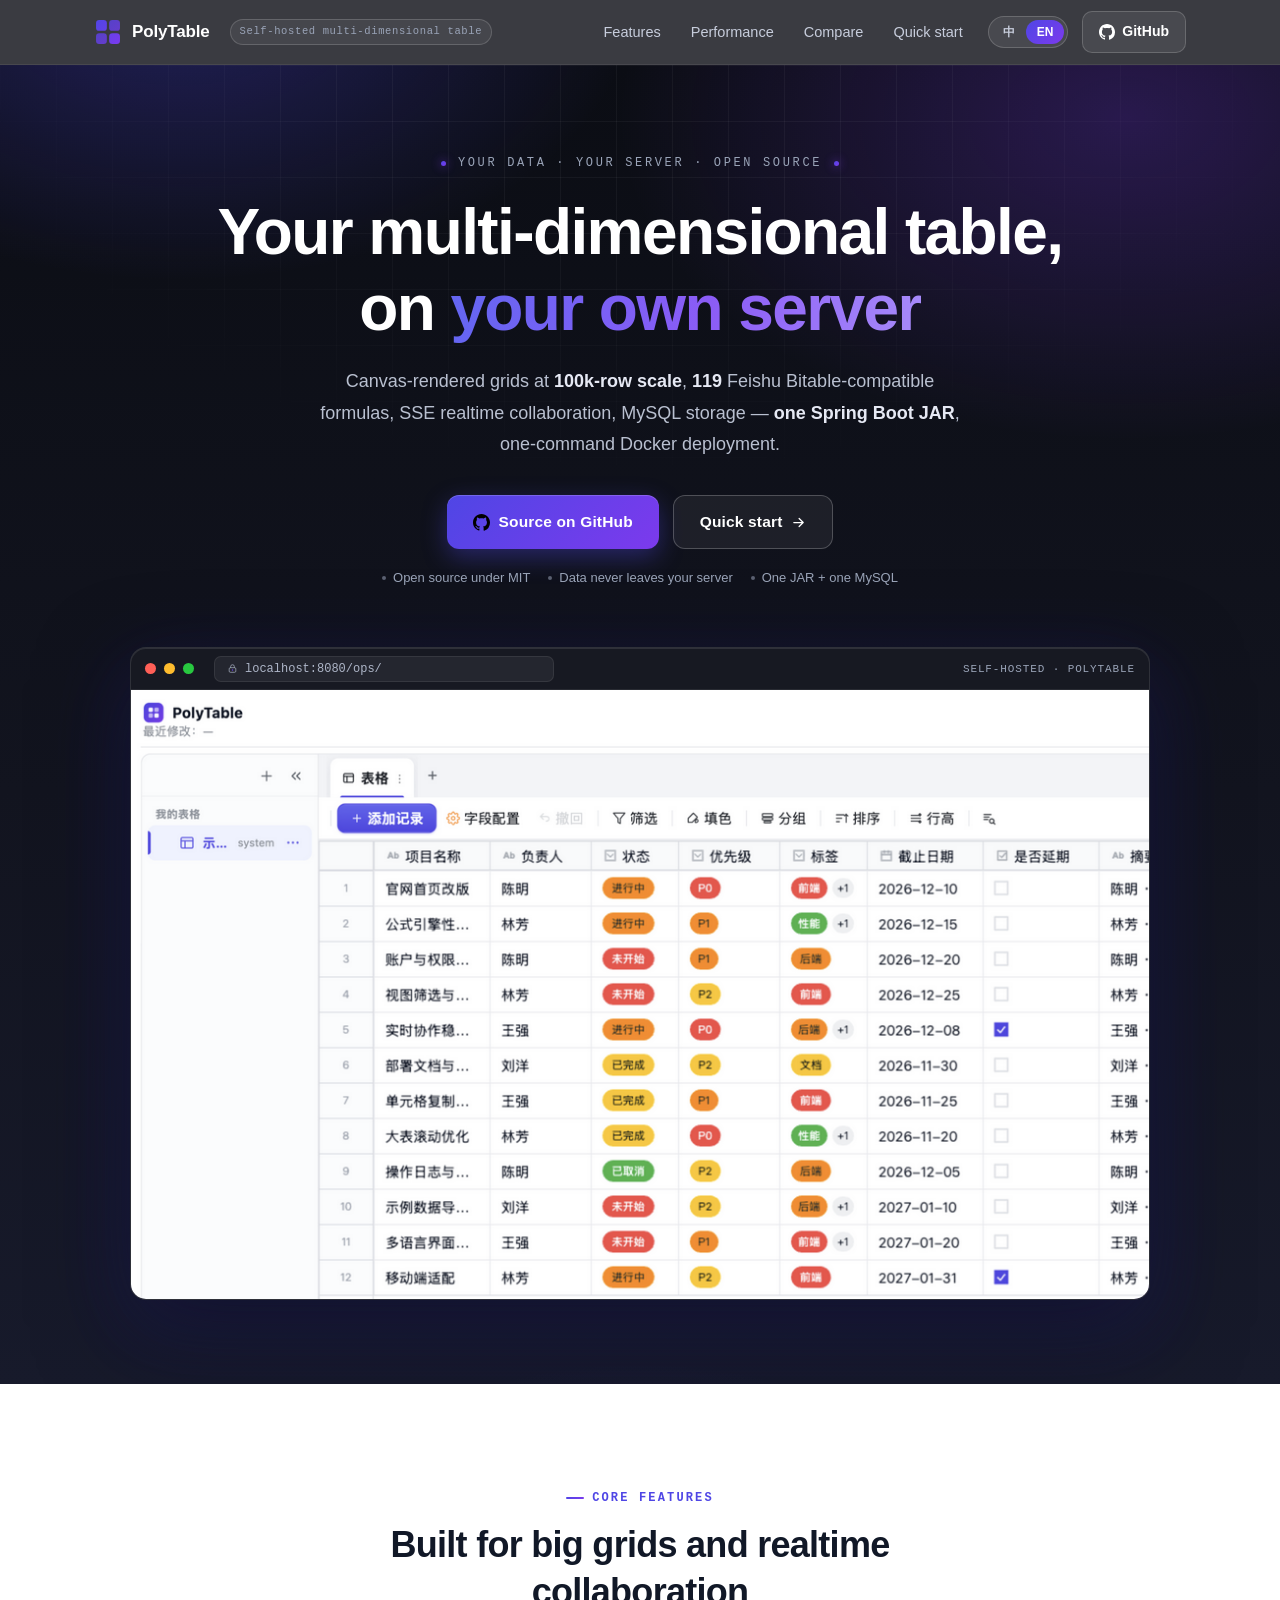
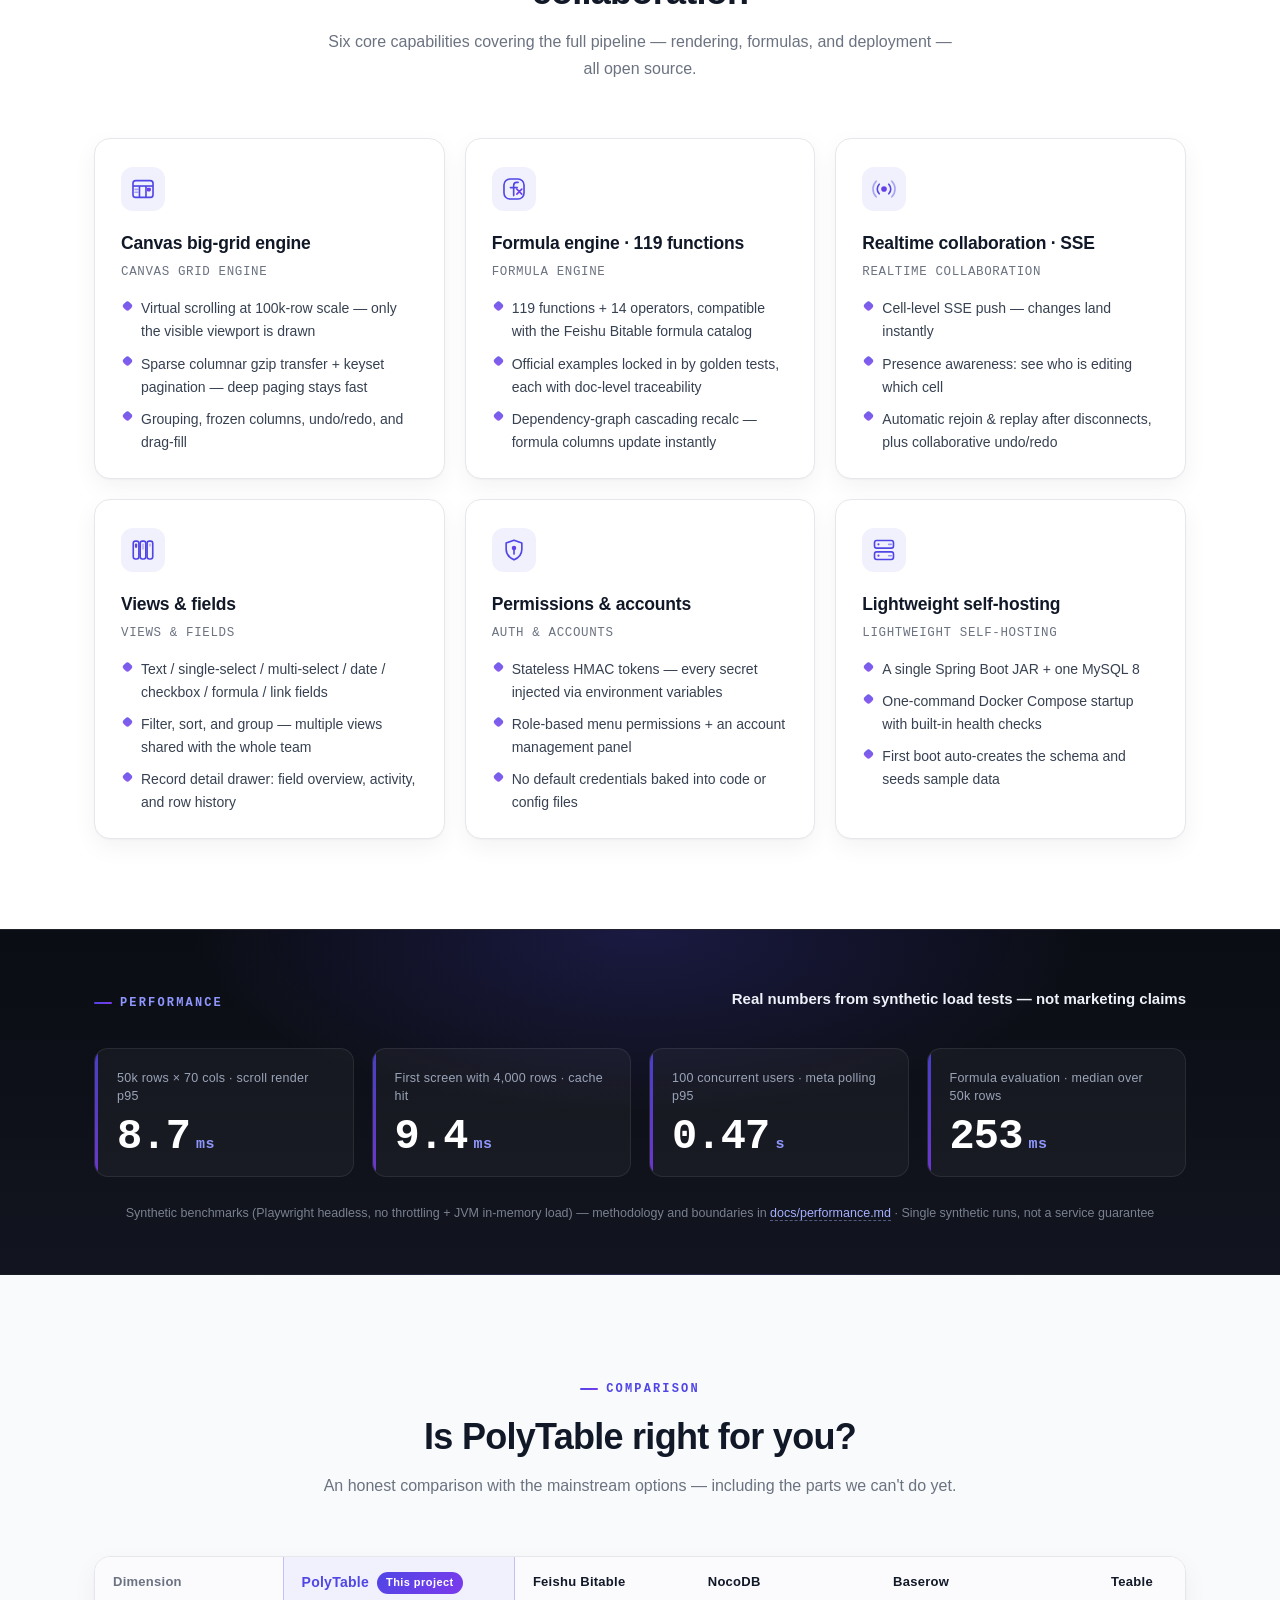
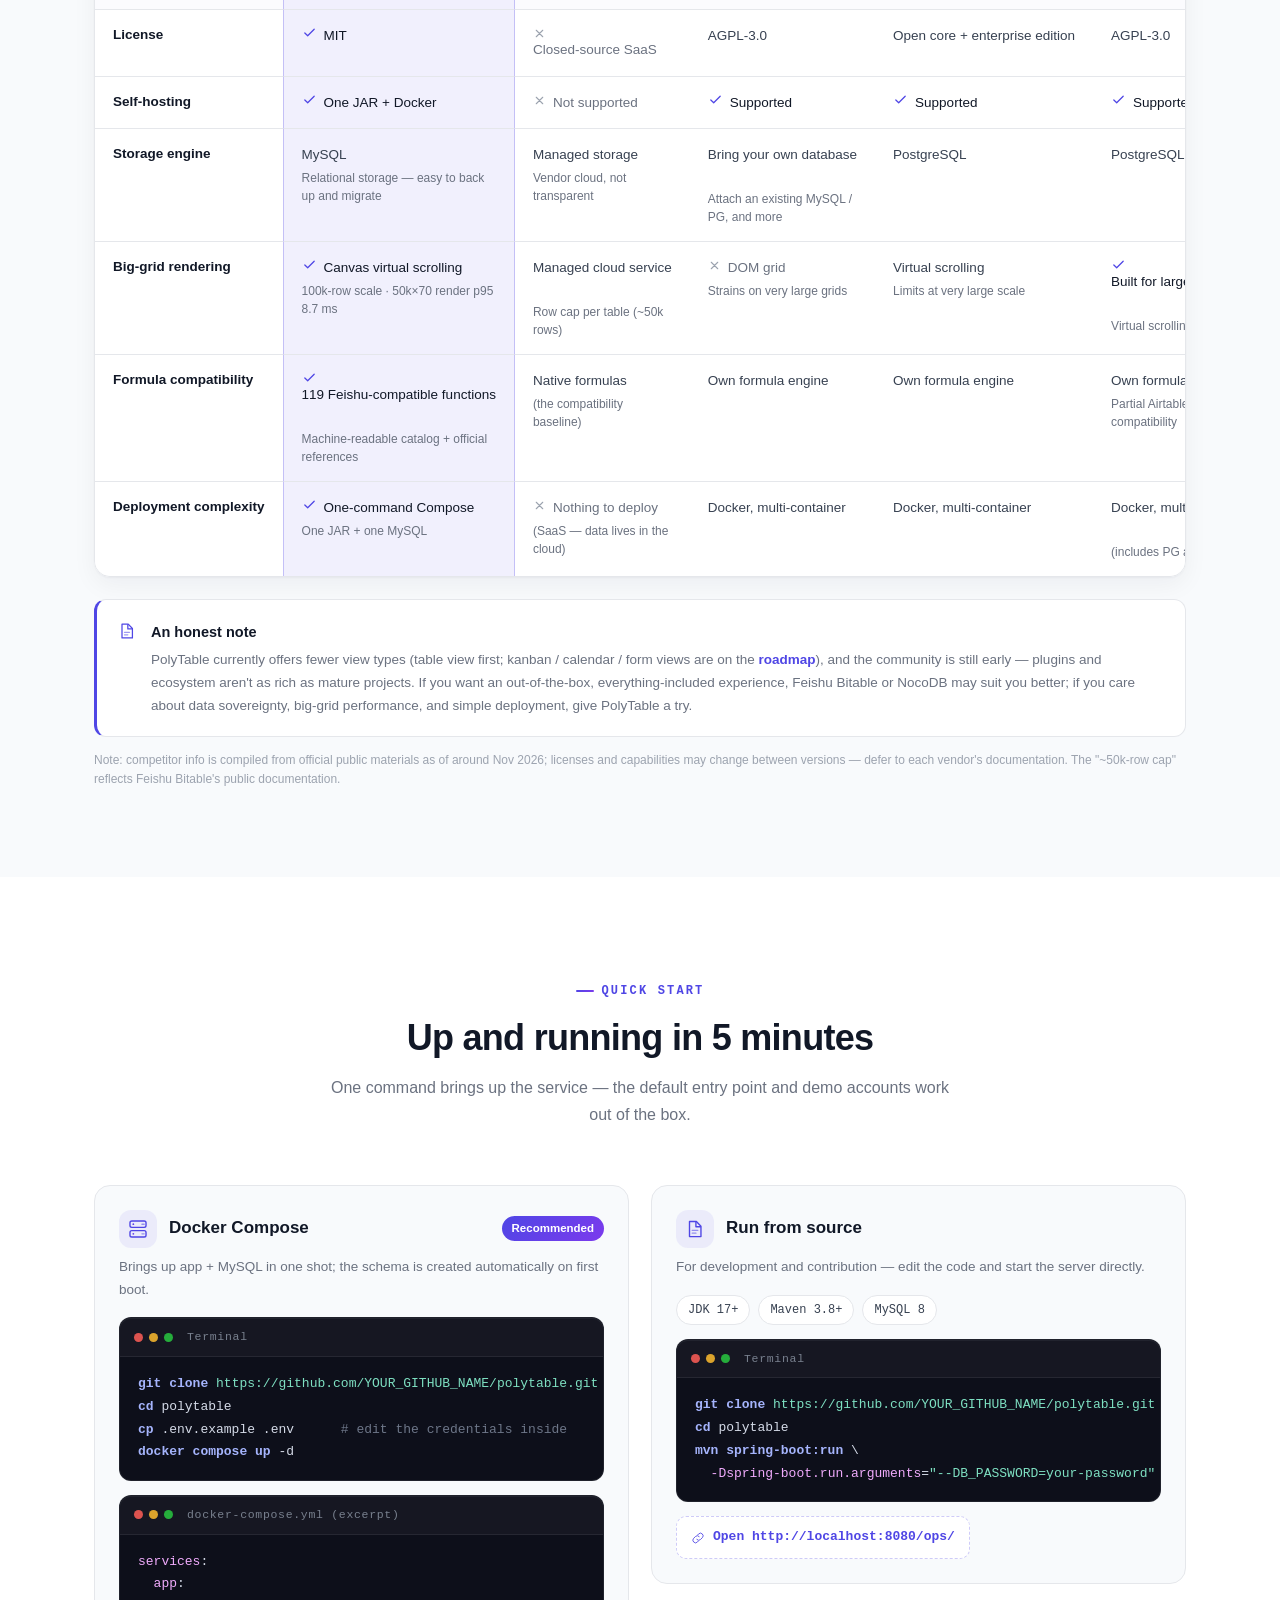
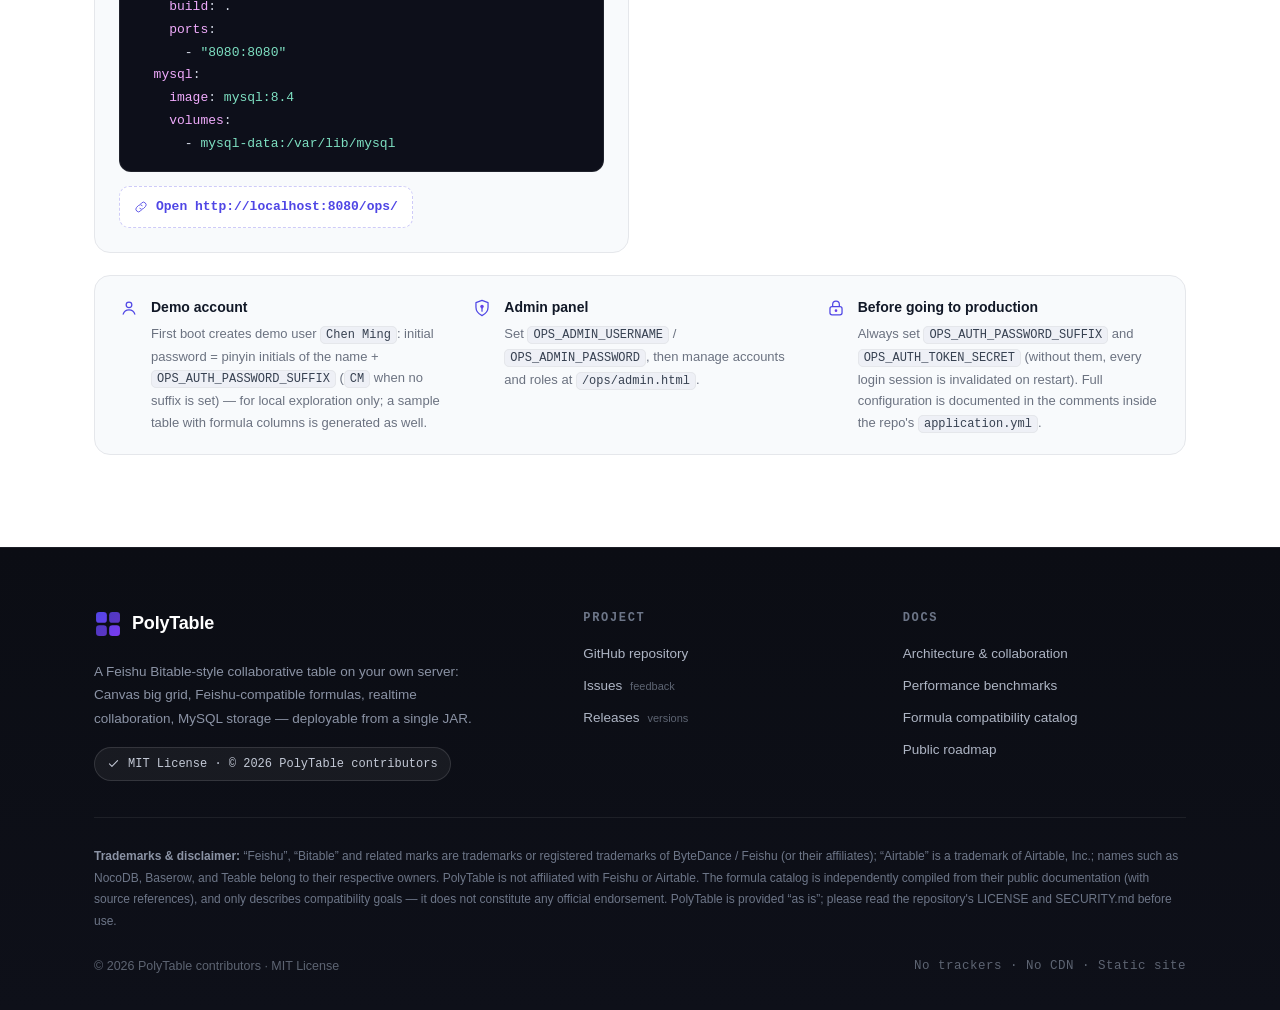
==== commit c5da2fe5: "feat: theme system (dark/light/auto + accent DIY), app i18n (zh/en), menu & filter polish, bilingual" ====
--- a/website/index.html
+++ b/website/index.html
@@ -1,32 +1,35 @@
 <!DOCTYPE html>
 <!--
   ============================================================
-  PolyTable 官网 · 靛蓝主题重设计版
+  PolyTable 官网 · 靛蓝主题重设计版（中英双语）
   ============================================================
-  纯静态零依赖：无构建、无 JS 框架、无任何脚本标签、无外链 CDN/字体/图片；
+  纯静态零依赖：无构建、无 JS 框架、无外链 CDN/字体/图片；
   所有图形均为内联 SVG，字体使用系统栈；可直接部署到 GitHub Pages
   （部署工作流见 .github/workflows/deploy-pages.yml）。
+
+  双语机制：默认英文 —— HTML 文案本身即英文（SEO 友好、无闪烁）；
+  页面尾部内联脚本内置 zh 字典，按 data-i18n* 逐 key 覆盖为中文。
+  语言来源优先级：URL ?lang=zh|en > localStorage(polytable_site_lang) > 英文。
 
   TODO 上线前检查清单：
     1. 全局搜索替换 YOUR_GITHUB_NAME → 你的 GitHub 用户名/组织名；
     2. 若仓库名不是 polytable，同步替换所有仓库地址；
     3. 有正式域名时：替换 <head> 中 canonical / og:url 占位地址；
-    4. 产品截图已在 assets/img/app-preview.png（更新截图：登录应用 → 全屏截图覆盖该文件）
-       （当前为 CSS 渐变占位块，图片加载失败时自动露出，无需 onerror 脚本）；
+    4. 产品截图已在 assets/img/app-preview.png（更新截图：登录应用 → 全屏截图覆盖该文件）；
     5. 页脚文档链接指向 GitHub 仓库内的 docs/*.md，确认文件存在。
   ============================================================
 -->
-<html lang="zh-CN">
+<html lang="en">
 <head>
   <meta charset="UTF-8">
   <meta name="viewport" content="width=device-width, initial-scale=1.0">
-  <title>PolyTable — 自托管多维表格 · Canvas 大表 · 飞书兼容公式 · 实时协作</title>
-  <meta name="description" content="PolyTable 是一款开源自托管多维表格：Canvas 渲染 10 万行级大表、119 个飞书多维表格兼容公式、SSE 实时协作、MySQL 存储，单个 Spring Boot JAR + Docker 一键部署。">
+  <title data-i18n="title">PolyTable — Self-hosted multi-dimensional table · Canvas big-grid engine · Feishu-compatible formulas · Realtime collaboration</title>
+  <meta name="description" data-i18n-meta="meta.desc" content="PolyTable is an open-source, self-hosted multi-dimensional table: Canvas-rendered grids at 100k-row scale, 119 Feishu Bitable-compatible formulas, SSE realtime collaboration, MySQL storage — one Spring Boot JAR, one-command Docker deployment.">
   <meta name="theme-color" content="#0b0d14">
   <!-- TODO: 替换为正式域名 -->
   <link rel="canonical" href="https://YOUR_GITHUB_NAME.github.io/polytable/">
-  <meta property="og:title" content="PolyTable — 自托管多维表格，装进你自己的服务器">
-  <meta property="og:description" content="Canvas 大表引擎 · 119 个飞书兼容公式 · SSE 实时协作 · MySQL 存储 · Docker 一键部署">
+  <meta property="og:title" data-i18n-meta="og.title" content="PolyTable — Your multi-dimensional table, on your own server">
+  <meta property="og:description" data-i18n-meta="og.desc" content="Canvas big-grid engine · 119 Feishu-compatible formulas · SSE realtime collaboration · MySQL storage · One-command Docker deploy">
   <meta property="og:type" content="website">
   <!-- TODO: 替换为正式域名 -->
   <meta property="og:url" content="https://YOUR_GITHUB_NAME.github.io/polytable/">
@@ -35,7 +38,7 @@
 </head>
 <body>
 
-  <a class="skip-link" href="#main">跳到主要内容</a>
+  <a class="skip-link" href="#main" data-i18n="skip">Skip to content</a>
 
   <!-- ======== 内联 SVG 符号表（全站图标 / Logo 复用，无外部资源） ======== -->
   <svg class="svg-defs" aria-hidden="true" focusable="false" xmlns="http://www.w3.org/2000/svg">
@@ -148,17 +151,22 @@
   <!-- ======== 顶部导航：毛玻璃吸顶 ======== -->
   <header class="site-header">
     <div class="container nav">
-      <a class="brand" href="#top" aria-label="PolyTable 首页">
+      <a class="brand" href="#top" aria-label="PolyTable home" data-i18n-aria="brandAria">
         <svg class="logo-ic" aria-hidden="true" focusable="false"><use href="#logo"/></svg>
         PolyTable
-        <span class="brand-tag">自托管多维表格</span>
+        <span class="brand-tag" data-i18n="brandTag">Self-hosted multi-dimensional table</span>
       </a>
 
-      <nav class="nav-links" aria-label="页面导航">
-        <a href="#features">特性</a>
-        <a href="#performance">性能</a>
-        <a href="#compare">对比</a>
-        <a href="#quickstart">快速开始</a>
+      <nav class="nav-links" aria-label="Main navigation" data-i18n-aria="navAria">
+        <a href="#features" data-i18n="navFeatures">Features</a>
+        <a href="#performance" data-i18n="navPerformance">Performance</a>
+        <a href="#compare" data-i18n="navCompare">Compare</a>
+        <a href="#quickstart" data-i18n="navQuickstart">Quick start</a>
+        <!-- 语言切换：中 / EN 胶囊（当前语言高亮），位于 GitHub 按钮左侧 -->
+        <div class="lang-switch" role="group" aria-label="Language / 语言">
+          <button type="button" data-lang="zh">中</button>
+          <button type="button" data-lang="en" class="on">EN</button>
+        </div>
         <!-- TODO: 替换为正式 GitHub 仓库地址（全局替换 YOUR_GITHUB_NAME） -->
         <a class="nav-cta" href="https://github.com/YOUR_GITHUB_NAME/polytable" target="_blank" rel="noopener">
           <svg aria-hidden="true" focusable="false"><use href="#gh"/></svg>
@@ -167,7 +175,7 @@
       </nav>
 
       <!-- 移动端菜单：纯 CSS :target 实现（无 JS） -->
-      <a href="#site-menu" class="nav-burger" aria-label="打开菜单" aria-controls="site-menu">
+      <a href="#site-menu" class="nav-burger" aria-label="Open menu" data-i18n-aria="burgerAria" aria-controls="site-menu">
         <svg viewBox="0 0 24 24" fill="none" aria-hidden="true" focusable="false">
           <path d="M4 7h16M4 12h16M4 17h16" stroke="currentColor" stroke-width="2" stroke-linecap="round"/>
         </svg>
@@ -177,21 +185,25 @@
 
   <!-- 移动端全屏菜单（:target 打开；点击任一链接后 hash 变化自动关闭） -->
   <div id="site-menu" class="menu-panel">
-    <nav class="menu-inner" aria-label="移动端导航">
+    <nav class="menu-inner" aria-label="Mobile navigation" data-i18n-aria="menuAria">
       <div class="menu-head">
         PolyTable
-        <a href="#top" class="menu-close" aria-label="关闭菜单">
+        <a href="#top" class="menu-close" aria-label="Close menu" data-i18n-aria="menuCloseAria">
           <svg viewBox="0 0 24 24" fill="none" aria-hidden="true" focusable="false">
             <path d="M6 6l12 12M18 6L6 18" stroke="currentColor" stroke-width="2" stroke-linecap="round"/>
           </svg>
         </a>
       </div>
-      <a class="menu-link" href="#features">核心特性</a>
-      <a class="menu-link" href="#performance">性能基准</a>
-      <a class="menu-link" href="#compare">横向对比</a>
-      <a class="menu-link" href="#quickstart">快速开始</a>
+      <a class="menu-link" href="#features" data-i18n="menuFeatures">Core features</a>
+      <a class="menu-link" href="#performance" data-i18n="menuPerformance">Benchmarks</a>
+      <a class="menu-link" href="#compare" data-i18n="menuCompare">Comparison</a>
+      <a class="menu-link" href="#quickstart" data-i18n="menuQuickstart">Quick start</a>
+      <div class="menu-lang lang-switch" role="group" aria-label="Language / 语言">
+        <button type="button" data-lang="zh">中</button>
+        <button type="button" data-lang="en" class="on">EN</button>
+      </div>
       <!-- TODO: 替换为正式 GitHub 仓库地址 -->
-      <a class="menu-cta" href="https://github.com/YOUR_GITHUB_NAME/polytable" target="_blank" rel="noopener">GitHub 源码</a>
+      <a class="menu-cta" href="https://github.com/YOUR_GITHUB_NAME/polytable" target="_blank" rel="noopener" data-i18n="ctaGithub">Source on GitHub</a>
     </nav>
   </div>
 
@@ -201,33 +213,33 @@
     <section class="hero" id="top">
       <div class="container hero-inner">
         <p class="hero-eyebrow"><i></i>Your data · Your server · Open source<i></i></p>
-        <h1 class="hero-title">自托管多维表格，<br>装进<span class="grad">你自己的服务器</span></h1>
-        <p class="hero-sub">
-          Canvas 渲染 <strong>10 万行级</strong>大表，<strong>119 个</strong>飞书多维表格兼容公式，
-          SSE 实时协作，MySQL 存储 —— <strong>一个 Spring Boot JAR</strong>，Docker 一键部署。
+        <h1 class="hero-title"><span data-i18n="heroT1">Your multi-dimensional table,</span><br><span data-i18n="heroT2">on </span><span class="grad" data-i18n="heroT3">your own server</span></h1>
+        <p class="hero-sub" data-i18n="heroSub">
+          Canvas-rendered grids at <strong>100k-row scale</strong>, <strong>119</strong> Feishu Bitable-compatible formulas,
+          SSE realtime collaboration, MySQL storage — <strong>one Spring Boot JAR</strong>, one-command Docker deployment.
         </p>
 
         <div class="hero-cta">
           <!-- TODO: 替换为正式 GitHub 仓库地址 -->
           <a class="btn btn-primary" href="https://github.com/YOUR_GITHUB_NAME/polytable" target="_blank" rel="noopener">
             <svg aria-hidden="true" focusable="false"><use href="#gh"/></svg>
-            GitHub 源码
+            <span data-i18n="ctaGithub">Source on GitHub</span>
           </a>
           <a class="btn btn-ghost" href="#quickstart">
-            快速开始
+            <span data-i18n="ctaQuick">Quick start</span>
             <svg class="arr" aria-hidden="true" focusable="false"><use href="#i-arrow"/></svg>
           </a>
         </div>
 
         <p class="hero-note">
-          <span><i></i>MIT License 开源</span>
-          <span><i></i>数据不出你的服务器</span>
-          <span><i></i>单 JAR + 一个 MySQL</span>
+          <span><i></i><span data-i18n="heroNote1">Open source under MIT</span></span>
+          <span><i></i><span data-i18n="heroNote2">Data never leaves your server</span></span>
+          <span><i></i><span data-i18n="heroNote3">One JAR + one MySQL</span></span>
         </p>
 
         <!-- 产品截图：精致浏览器窗框 mockup -->
         <div class="hero-visual">
-          <figure class="browser" role="img" aria-label="PolyTable 界面预览">
+          <figure class="browser" role="img" aria-label="Preview of the PolyTable interface" data-i18n-aria="browserAria">
             <div class="browser-bar">
               <span class="dot r"></span><span class="dot y"></span><span class="dot g"></span>
               <span class="browser-url">
@@ -239,9 +251,9 @@
             <div class="browser-shot">
               <div class="shot-fallback">
                 <span class="shot-chip">assets/img/app-preview.png</span>
-                <span class="shot-hint">TODO · 发布前替换为真实产品截图</span>
+                <span class="shot-hint" data-i18n="shotHint">TODO · replace with a real product screenshot before release</span>
               </div>
-              <div class="shot-img" role="img" aria-label="PolyTable 产品界面预览"></div>
+              <div class="shot-img" role="img" aria-label="Preview of the PolyTable product UI" data-i18n-aria="shotAria"></div>
             </div>
           </figure>
         </div>
@@ -252,75 +264,75 @@
     <section class="features" id="features">
       <div class="container">
         <header class="sec-head">
-          <p class="kicker">核心特性</p>
-          <h2>为大表与协作而生</h2>
-          <p class="sec-lead">六个核心能力，覆盖从渲染、公式到部署的完整链路，全部开源。</p>
+          <p class="kicker" data-i18n="featKicker">Core features</p>
+          <h2 data-i18n="featH2">Built for big grids and realtime collaboration</h2>
+          <p class="sec-lead" data-i18n="featLead">Six core capabilities covering the full pipeline — rendering, formulas, and deployment — all open source.</p>
         </header>
 
         <div class="feat-grid">
           <article class="feat-card">
             <div class="feat-ic"><svg aria-hidden="true" focusable="false"><use href="#i-canvas"/></svg></div>
-            <h3>Canvas 大表引擎</h3>
+            <h3 data-i18n="f1t">Canvas big-grid engine</h3>
             <p class="feat-sub">CANVAS GRID ENGINE</p>
             <ul class="feat-list">
-              <li>10 万行级虚拟滚动，只绘制可视区域</li>
-              <li>稀疏列式 gzip 传输 + 键集分页，深翻页不塌</li>
-              <li>分组、冻结列、撤销重做、拖拽填充</li>
+              <li data-i18n="f1a">Virtual scrolling at 100k-row scale — only the visible viewport is drawn</li>
+              <li data-i18n="f1b">Sparse columnar gzip transfer + keyset pagination — deep paging stays fast</li>
+              <li data-i18n="f1c">Grouping, frozen columns, undo/redo, and drag-fill</li>
             </ul>
           </article>
 
           <article class="feat-card">
             <div class="feat-ic"><svg aria-hidden="true" focusable="false"><use href="#i-formula"/></svg></div>
-            <h3>公式引擎 · 119 函数</h3>
+            <h3 data-i18n="f2t">Formula engine · 119 functions</h3>
             <p class="feat-sub">FORMULA ENGINE</p>
             <ul class="feat-list">
-              <li>119 函数 + 14 运算符，兼容飞书多维表格公式目录</li>
-              <li>官方示例 golden test 逐条断言，带文档溯源</li>
-              <li>依赖图级联重算，公式列即改即得</li>
+              <li data-i18n="f2a">119 functions + 14 operators, compatible with the Feishu Bitable formula catalog</li>
+              <li data-i18n="f2b">Official examples locked in by golden tests, each with doc-level traceability</li>
+              <li data-i18n="f2c">Dependency-graph cascading recalc — formula columns update instantly</li>
             </ul>
           </article>
 
           <article class="feat-card">
             <div class="feat-ic"><svg aria-hidden="true" focusable="false"><use href="#i-collab"/></svg></div>
-            <h3>实时协作 · SSE</h3>
+            <h3 data-i18n="f3t">Realtime collaboration · SSE</h3>
             <p class="feat-sub">REALTIME COLLABORATION</p>
             <ul class="feat-list">
-              <li>SSE 单元格级推送，变更即时可见</li>
-              <li>在场状态：谁正在编辑哪一格</li>
-              <li>断线自动握手回放 + 协作撤销 / 重做</li>
+              <li data-i18n="f3a">Cell-level SSE push — changes land instantly</li>
+              <li data-i18n="f3b">Presence awareness: see who is editing which cell</li>
+              <li data-i18n="f3c">Automatic rejoin &amp; replay after disconnects, plus collaborative undo/redo</li>
             </ul>
           </article>
 
           <article class="feat-card">
             <div class="feat-ic"><svg aria-hidden="true" focusable="false"><use href="#i-views"/></svg></div>
-            <h3>视图与字段</h3>
+            <h3 data-i18n="f4t">Views &amp; fields</h3>
             <p class="feat-sub">VIEWS &amp; FIELDS</p>
             <ul class="feat-list">
-              <li>文本 / 单选 / 多选 / 日期 / 复选框 / 公式 / 关联字段</li>
-              <li>筛选、排序、分组，多视图全员共享</li>
-              <li>记录详情抽屉：字段总览、动态与行历史</li>
+              <li data-i18n="f4a">Text / single-select / multi-select / date / checkbox / formula / link fields</li>
+              <li data-i18n="f4b">Filter, sort, and group — multiple views shared with the whole team</li>
+              <li data-i18n="f4c">Record detail drawer: field overview, activity, and row history</li>
             </ul>
           </article>
 
           <article class="feat-card">
             <div class="feat-ic"><svg aria-hidden="true" focusable="false"><use href="#i-permission"/></svg></div>
-            <h3>权限与账户</h3>
+            <h3 data-i18n="f5t">Permissions &amp; accounts</h3>
             <p class="feat-sub">AUTH &amp; ACCOUNTS</p>
             <ul class="feat-list">
-              <li>HMAC 无状态 token，口令全部由环境变量注入</li>
-              <li>角色菜单权限 + 账户管理面板</li>
-              <li>代码与配置文件不内置任何默认口令</li>
+              <li data-i18n="f5a">Stateless HMAC tokens — every secret injected via environment variables</li>
+              <li data-i18n="f5b">Role-based menu permissions + an account management panel</li>
+              <li data-i18n="f5c">No default credentials baked into code or config files</li>
             </ul>
           </article>
 
           <article class="feat-card">
             <div class="feat-ic"><svg aria-hidden="true" focusable="false"><use href="#i-light"/></svg></div>
-            <h3>轻量自托管</h3>
+            <h3 data-i18n="f6t">Lightweight self-hosting</h3>
             <p class="feat-sub">LIGHTWEIGHT SELF-HOSTING</p>
             <ul class="feat-list">
-              <li>单个 Spring Boot JAR + 一个 MySQL 8</li>
-              <li>Docker Compose 一键启动，健康检查内置</li>
-              <li>首次启动自动建表并生成示例数据</li>
+              <li data-i18n="f6a">A single Spring Boot JAR + one MySQL 8</li>
+              <li data-i18n="f6b">One-command Docker Compose startup with built-in health checks</li>
+              <li data-i18n="f6c">First boot auto-creates the schema and seeds sample data</li>
             </ul>
           </article>
         </div>
@@ -332,33 +344,33 @@
       <div class="container">
         <div class="band-head">
           <p class="kicker">Performance</p>
-          <p class="band-title">合成压测下的真实数字，不是营销口径</p>
+          <p class="band-title" data-i18n="bandTitle">Real numbers from synthetic load tests — not marketing claims</p>
         </div>
 
         <div class="stat-grid">
           <div class="stat">
-            <p class="stat-label">50k 行 × 70 列滚动绘制 p95</p>
+            <p class="stat-label" data-i18n="st1">50k rows × 70 cols · scroll render p95</p>
             <p class="stat-num">8.7<span class="unit">ms</span></p>
           </div>
           <div class="stat">
-            <p class="stat-label">首屏 4000 行 · 缓存命中</p>
+            <p class="stat-label" data-i18n="st2">First screen with 4,000 rows · cache hit</p>
             <p class="stat-num">9.4<span class="unit">ms</span></p>
           </div>
           <div class="stat">
-            <p class="stat-label">100 人并发 meta 轮询 p95</p>
+            <p class="stat-label" data-i18n="st3">100 concurrent users · meta polling p95</p>
             <p class="stat-num">0.47<span class="unit">s</span></p>
           </div>
           <div class="stat">
-            <p class="stat-label">公式求值 · 5 万行中位数</p>
+            <p class="stat-label" data-i18n="st4">Formula evaluation · median over 50k rows</p>
             <p class="stat-num">253<span class="unit">ms</span></p>
           </div>
         </div>
 
-        <p class="band-note">
-          合成基准（Playwright headless 无节流 + JVM 内存负载），测量口径与边界见
+        <p class="band-note" data-i18n="bandNote">
+          Synthetic benchmarks (Playwright headless, no throttling + JVM in-memory load) — methodology and boundaries in
           <!-- TODO: 替换为正式 GitHub 仓库地址 -->
           <a href="https://github.com/YOUR_GITHUB_NAME/polytable/blob/main/docs/performance.md" target="_blank" rel="noopener">docs/performance.md</a>
-          · 单次合成运行，不构成服务承诺
+          · Single synthetic runs, not a service guarantee
         </p>
       </div>
     </section>
@@ -367,20 +379,20 @@
     <section class="compare" id="compare">
       <div class="container">
         <header class="sec-head">
-          <p class="kicker">横向对比</p>
-          <h2>PolyTable 适合你吗？</h2>
-          <p class="sec-lead">与主流方案的诚实对比——包括我们暂时做不到的部分。</p>
+          <p class="kicker" data-i18n="cmpKicker">Comparison</p>
+          <h2 data-i18n="cmpH2">Is PolyTable right for you?</h2>
+          <p class="sec-lead" data-i18n="cmpLead">An honest comparison with the mainstream options — including the parts we can't do yet.</p>
         </header>
 
-        <div class="table-scroll" role="region" aria-label="PolyTable 与同类产品对比表（窄屏可横向滚动）" tabindex="0">
+        <div class="table-scroll" role="region" aria-label="Comparison of PolyTable with similar products (scrolls horizontally on narrow screens)" data-i18n-aria="cmpAria" tabindex="0">
           <table class="cmp">
             <thead>
               <tr>
-                <th scope="col">对比维度</th>
+                <th scope="col" data-i18n="cmpDim">Dimension</th>
                 <th scope="col">
-                  <span class="cmp-name">PolyTable <span class="badge-self">本项目</span></span>
+                  <span class="cmp-name">PolyTable <span class="badge-self" data-i18n="cmpBadge">This project</span></span>
                 </th>
-                <th scope="col">飞书多维表格</th>
+                <th scope="col" data-i18n="cmpFeishu">Feishu Bitable</th>
                 <th scope="col">NocoDB</th>
                 <th scope="col">Baserow</th>
                 <th scope="col">Teable</th>
@@ -388,74 +400,75 @@
             </thead>
             <tbody>
               <tr>
-                <th scope="row">开源许可</th>
+                <th scope="row" data-i18n="cmpR1">License</th>
                 <td><span class="yes"><svg aria-hidden="true" focusable="false"><use href="#i-check"/></svg><b>MIT</b></span></td>
-                <td><span class="no"><svg aria-hidden="true" focusable="false"><use href="#i-x"/></svg><b>闭源 SaaS</b></span></td>
+                <td><span class="no"><svg aria-hidden="true" focusable="false"><use href="#i-x"/></svg><b data-i18n="licB">Closed-source SaaS</b></span></td>
                 <td><span class="mid"><b>AGPL-3.0</b></span></td>
-                <td><span class="mid"><b>开源核心 + 企业版</b></span></td>
+                <td><span class="mid"><b data-i18n="licD">Open core + enterprise edition</b></span></td>
                 <td><span class="mid"><b>AGPL-3.0</b></span></td>
               </tr>
               <tr>
-                <th scope="row">自托管</th>
-                <td><span class="yes"><svg aria-hidden="true" focusable="false"><use href="#i-check"/></svg><b>单 JAR + Docker</b></span></td>
-                <td><span class="no"><svg aria-hidden="true" focusable="false"><use href="#i-x"/></svg><b>不支持</b></span></td>
-                <td><span class="yes"><svg aria-hidden="true" focusable="false"><use href="#i-check"/></svg><b>支持</b></span></td>
-                <td><span class="yes"><svg aria-hidden="true" focusable="false"><use href="#i-check"/></svg><b>支持</b></span></td>
-                <td><span class="yes"><svg aria-hidden="true" focusable="false"><use href="#i-check"/></svg><b>支持</b></span></td>
+                <th scope="row" data-i18n="cmpR2">Self-hosting</th>
+                <td><span class="yes"><svg aria-hidden="true" focusable="false"><use href="#i-check"/></svg><b data-i18n="hostA">One JAR + Docker</b></span></td>
+                <td><span class="no"><svg aria-hidden="true" focusable="false"><use href="#i-x"/></svg><b data-i18n="noSup">Not supported</b></span></td>
+                <td><span class="yes"><svg aria-hidden="true" focusable="false"><use href="#i-check"/></svg><b data-i18n="sup">Supported</b></span></td>
+                <td><span class="yes"><svg aria-hidden="true" focusable="false"><use href="#i-check"/></svg><b data-i18n="sup">Supported</b></span></td>
+                <td><span class="yes"><svg aria-hidden="true" focusable="false"><use href="#i-check"/></svg><b data-i18n="sup">Supported</b></span></td>
               </tr>
               <tr>
-                <th scope="row">存储引擎</th>
-                <td><span class="mid"><b>MySQL</b><br><small>关系库存储，易备份、易迁移</small></span></td>
-                <td><span class="mid"><b>托管存储</b><br><small>官方云端，不透明</small></span></td>
-                <td><span class="mid"><b>外接数据库</b><br><small>挂接现有 MySQL / PG 等</small></span></td>
+                <th scope="row" data-i18n="cmpR3">Storage engine</th>
+                <td><span class="mid"><b>MySQL</b><br><small data-i18n="stAS">Relational storage — easy to back up and migrate</small></span></td>
+                <td><span class="mid"><b data-i18n="stB">Managed storage</b><br><small data-i18n="stBS">Vendor cloud, not transparent</small></span></td>
+                <td><span class="mid"><b data-i18n="stC">Bring your own database</b><br><small data-i18n="stCS">Attach an existing MySQL / PG, and more</small></span></td>
                 <td><span class="mid"><b>PostgreSQL</b></span></td>
                 <td><span class="mid"><b>PostgreSQL</b></span></td>
               </tr>
               <tr>
-                <th scope="row">大数据量渲染</th>
-                <td><span class="yes"><svg aria-hidden="true" focusable="false"><use href="#i-check"/></svg><b>Canvas 虚拟滚动</b><br><small>10 万行级，50k×70 绘制 p95 8.7ms</small></span></td>
-                <td><span class="mid"><b>官方云服务</b><br><small>单表行数有上限（约 5 万行）</small></span></td>
-                <td><span class="no"><svg aria-hidden="true" focusable="false"><use href="#i-x"/></svg><b>DOM 网格</b><br><small>大表场景压力较大</small></span></td>
-                <td><span class="mid"><b>虚拟滚动</b><br><small>大规模数据存在限制</small></span></td>
-                <td><span class="yes"><svg aria-hidden="true" focusable="false"><use href="#i-check"/></svg><b>主打大数据量</b><br><small>虚拟滚动</small></span></td>
+                <th scope="row" data-i18n="cmpR4">Big-grid rendering</th>
+                <td><span class="yes"><svg aria-hidden="true" focusable="false"><use href="#i-check"/></svg><b data-i18n="bigA">Canvas virtual scrolling</b><br><small data-i18n="bigAS">100k-row scale · 50k×70 render p95 8.7 ms</small></span></td>
+                <td><span class="mid"><b data-i18n="bigB">Managed cloud service</b><br><small data-i18n="bigBS">Row cap per table (~50k rows)</small></span></td>
+                <td><span class="no"><svg aria-hidden="true" focusable="false"><use href="#i-x"/></svg><b data-i18n="bigC">DOM grid</b><br><small data-i18n="bigCS">Strains on very large grids</small></span></td>
+                <td><span class="mid"><b data-i18n="bigD">Virtual scrolling</b><br><small data-i18n="bigDS">Limits at very large scale</small></span></td>
+                <td><span class="yes"><svg aria-hidden="true" focusable="false"><use href="#i-check"/></svg><b data-i18n="bigE">Built for large datasets</b><br><small data-i18n="bigES">Virtual scrolling</small></span></td>
               </tr>
               <tr>
-                <th scope="row">公式兼容</th>
-                <td><span class="yes"><svg aria-hidden="true" focusable="false"><use href="#i-check"/></svg><b>119 个飞书兼容函数</b><br><small>目录机器可读 + 官方溯源</small></span></td>
-                <td><span class="mid"><b>原生公式</b><br><small>（兼容基准）</small></span></td>
-                <td><span class="mid"><b>自有公式体系</b></span></td>
-                <td><span class="mid"><b>自有公式体系</b></span></td>
-                <td><span class="mid"><b>自有公式体系</b><br><small>兼容部分 Airtable 函数</small></span></td>
+                <th scope="row" data-i18n="cmpR5">Formula compatibility</th>
+                <td><span class="yes"><svg aria-hidden="true" focusable="false"><use href="#i-check"/></svg><b data-i18n="fxA">119 Feishu-compatible functions</b><br><small data-i18n="fxAS">Machine-readable catalog + official references</small></span></td>
+                <td><span class="mid"><b data-i18n="fxB">Native formulas</b><br><small data-i18n="fxBS">(the compatibility baseline)</small></span></td>
+                <td><span class="mid"><b data-i18n="fxOwn">Own formula engine</b></span></td>
+                <td><span class="mid"><b data-i18n="fxOwn">Own formula engine</b></span></td>
+                <td><span class="mid"><b data-i18n="fxOwn">Own formula engine</b><br><small data-i18n="fxES">Partial Airtable compatibility</small></span></td>
               </tr>
               <tr>
-                <th scope="row">部署复杂度</th>
-                <td><span class="yes"><svg aria-hidden="true" focusable="false"><use href="#i-check"/></svg><b>一键 Compose</b><br><small>单 JAR + 一个 MySQL</small></span></td>
-                <td><span class="no"><svg aria-hidden="true" focusable="false"><use href="#i-x"/></svg><b>无需部署</b><br><small>（SaaS，数据在云端）</small></span></td>
-                <td><span class="mid"><b>Docker 多容器</b></span></td>
-                <td><span class="mid"><b>Docker 多容器</b></span></td>
-                <td><span class="mid"><b>Docker 多容器</b><br><small>（含 PG 等依赖）</small></span></td>
+                <th scope="row" data-i18n="cmpR6">Deployment complexity</th>
+                <td><span class="yes"><svg aria-hidden="true" focusable="false"><use href="#i-check"/></svg><b data-i18n="depA">One-command Compose</b><br><small data-i18n="depAS">One JAR + one MySQL</small></span></td>
+                <td><span class="no"><svg aria-hidden="true" focusable="false"><use href="#i-x"/></svg><b data-i18n="depB">Nothing to deploy</b><br><small data-i18n="depBS">(SaaS — data lives in the cloud)</small></span></td>
+                <td><span class="mid"><b data-i18n="depDocker">Docker, multi-container</b></span></td>
+                <td><span class="mid"><b data-i18n="depDocker">Docker, multi-container</b></span></td>
+                <td><span class="mid"><b data-i18n="depDocker">Docker, multi-container</b><br><small data-i18n="depES">(includes PG and more)</small></span></td>
               </tr>
             </tbody>
           </table>
         </div>
-        <p class="table-hint">← 左右滑动查看完整对比 →</p>
+        <p class="table-hint" data-i18n="tableHint">← Swipe to see the full comparison →</p>
 
         <div class="cmp-after">
           <div class="cmp-honest">
             <svg aria-hidden="true" focusable="false"><use href="#i-doc"/></svg>
             <div>
-              <strong>诚实说明</strong>
-              <p>
-                PolyTable 目前视图类型较少（以表格视图为主，看板 / 日历 / 表单视图在
-                <a href="https://github.com/YOUR_GITHUB_NAME/polytable/blob/main/docs/roadmap.md" target="_blank" rel="noopener">路线图</a>
-                中），社区也还处于早期阶段，插件与生态不及成熟项目丰富。如果你需要开箱即用的全场景体验，
-                飞书多维表格或 NocoDB 可能更合适；如果你在意数据主权、大表性能与部署简单，欢迎试试 PolyTable。
+              <strong data-i18n="honestT">An honest note</strong>
+              <p data-i18n="honestBody">
+                PolyTable currently offers fewer view types (table view first; kanban / calendar / form views are on the
+                <a href="https://github.com/YOUR_GITHUB_NAME/polytable/blob/main/docs/roadmap.md" target="_blank" rel="noopener">roadmap</a>),
+                and the community is still early — plugins and ecosystem aren't as rich as mature projects. If you want an
+                out-of-the-box, everything-included experience, Feishu Bitable or NocoDB may suit you better; if you care about
+                data sovereignty, big-grid performance, and simple deployment, give PolyTable a try.
               </p>
             </div>
           </div>
-          <p class="cmp-footnote">
-            注：竞品信息基于各项目 / 产品 2026-11 前后的官方公开资料整理，许可与能力可能随版本变化，请以各官方文档为准；
-            「约 5 万行上限」为飞书多维表格公开文档口径。
+          <p class="cmp-footnote" data-i18n="cmpFootnote">
+            Note: competitor info is compiled from official public materials as of around Nov 2026; licenses and capabilities may
+            change between versions — defer to each vendor's documentation. The "~50k-row cap" reflects Feishu Bitable's public documentation.
           </p>
         </div>
       </div>
@@ -465,9 +478,9 @@
     <section class="qs" id="quickstart">
       <div class="container">
         <header class="sec-head">
-          <p class="kicker">快速开始</p>
-          <h2>5 分钟跑起来</h2>
-          <p class="sec-lead">一条命令拉起服务，默认入口与演示账户开箱即用。</p>
+          <p class="kicker" data-i18n="qsKicker">Quick start</p>
+          <h2 data-i18n="qsH2">Up and running in 5 minutes</h2>
+          <p class="sec-lead" data-i18n="qsLead">One command brings up the service — the default entry point and demo accounts work out of the box.</p>
         </header>
 
         <div class="qs-grid">
@@ -476,26 +489,26 @@
             <div class="qs-card-head">
               <div class="feat-ic"><svg aria-hidden="true" focusable="false"><use href="#i-light"/></svg></div>
               <h3>Docker Compose</h3>
-              <span class="badge-rec">推荐</span>
-            </div>
-            <p class="qs-desc">应用 + MySQL 一次拉起，首次启动自动建表。</p>
+              <span class="badge-rec" data-i18n="qsRec">Recommended</span>
+            </div>
+            <p class="qs-desc" data-i18n="qs1Desc">Brings up app + MySQL in one shot; the schema is created automatically on first boot.</p>
 
             <figure class="code">
               <figcaption class="code-bar">
                 <span class="dot r"></span><span class="dot y"></span><span class="dot g"></span>
-                <span class="code-name">终端</span>
+                <span class="code-name" data-i18n="qsTerm">Terminal</span>
               </figcaption>
               <!-- TODO: 替换为正式 GitHub 仓库地址 -->
               <pre><code><span class="tok-k">git clone</span> <span class="tok-s">https://github.com/YOUR_GITHUB_NAME/polytable.git</span>
 <span class="tok-k">cd</span> polytable
-<span class="tok-k">cp</span> .env.example .env      <span class="tok-c"># 修改其中的口令配置</span>
+<span class="tok-k">cp</span> .env.example .env      <span class="tok-c" data-i18n="qs1Cc"># edit the credentials inside</span>
 <span class="tok-k">docker compose up</span> -d</code></pre>
             </figure>
 
             <figure class="code">
               <figcaption class="code-bar">
                 <span class="dot r"></span><span class="dot y"></span><span class="dot g"></span>
-                <span class="code-name">docker-compose.yml（节选）</span>
+                <span class="code-name" data-i18n="qs1Yml">docker-compose.yml (excerpt)</span>
               </figcaption>
               <pre><code><span class="tok-v">services</span>:
   <span class="tok-v">app</span>:
@@ -510,7 +523,7 @@
 
             <p class="qs-entry">
               <svg aria-hidden="true" focusable="false"><use href="#i-link"/></svg>
-              打开 http://localhost:8080/ops/
+              <span data-i18n="qsEntry">Open http://localhost:8080/ops/</span>
             </p>
           </div>
 
@@ -518,9 +531,9 @@
           <div class="qs-card">
             <div class="qs-card-head">
               <div class="feat-ic"><svg aria-hidden="true" focusable="false"><use href="#i-doc"/></svg></div>
-              <h3>源码运行</h3>
-            </div>
-            <p class="qs-desc">适合开发与二次开发，改完代码直接起服务。</p>
+              <h3 data-i18n="qs2Title">Run from source</h3>
+            </div>
+            <p class="qs-desc" data-i18n="qs2Desc">For development and contribution — edit the code and start the server directly.</p>
 
             <div class="qs-deps">
               <span>JDK 17+</span>
@@ -531,18 +544,18 @@
             <figure class="code">
               <figcaption class="code-bar">
                 <span class="dot r"></span><span class="dot y"></span><span class="dot g"></span>
-                <span class="code-name">终端</span>
+                <span class="code-name" data-i18n="qsTerm">Terminal</span>
               </figcaption>
               <!-- TODO: 替换为正式 GitHub 仓库地址 -->
               <pre><code><span class="tok-k">git clone</span> <span class="tok-s">https://github.com/YOUR_GITHUB_NAME/polytable.git</span>
 <span class="tok-k">cd</span> polytable
 <span class="tok-k">mvn spring-boot:run</span> \
-  <span class="tok-v">-Dspring-boot.run.arguments</span>=<span class="tok-s">"--DB_USERNAME=root --DB_PASSWORD=你的密码"</span></code></pre>
+  <span class="tok-v">-Dspring-boot.run.arguments</span>=<span class="tok-s" data-i18n="qs2Dbpass">"--DB_PASSWORD=your-password"</span></code></pre>
             </figure>
 
             <p class="qs-entry">
               <svg aria-hidden="true" focusable="false"><use href="#i-link"/></svg>
-              打开 http://localhost:8080/ops/
+              <span data-i18n="qsEntry">Open http://localhost:8080/ops/</span>
             </p>
           </div>
         </div>
@@ -552,31 +565,32 @@
           <div class="note-item">
             <svg aria-hidden="true" focusable="false"><use href="#i-user"/></svg>
             <div>
-              <strong>演示账户</strong>
-              <p>
-                首次启动自动创建演示用户 <code>陈明</code>：初始口令 = 姓名拼音首字母 +
-                <code>OPS_AUTH_PASSWORD_SUFFIX</code>（未设置后缀时即为 <code>CM</code>），仅限本地体验；
-                同时生成含公式列的示例表。
+              <strong data-i18n="n1t">Demo account</strong>
+              <p data-i18n="n1b">
+                First boot creates demo user <code>Chen Ming</code>: initial password = pinyin initials of the name +
+                <code>OPS_AUTH_PASSWORD_SUFFIX</code> (<code>CM</code> when no suffix is set) — for local exploration only;
+                a sample table with formula columns is generated as well.
               </p>
             </div>
           </div>
           <div class="note-item">
             <svg aria-hidden="true" focusable="false"><use href="#i-permission"/></svg>
             <div>
-              <strong>管理员面板</strong>
-              <p>
-                配置 <code>OPS_ADMIN_USERNAME</code> / <code>OPS_ADMIN_PASSWORD</code> 后，
-                通过 <code>/ops/admin.html</code> 管理账户与角色。
+              <strong data-i18n="n2t">Admin panel</strong>
+              <p data-i18n="n2b">
+                Set <code>OPS_ADMIN_USERNAME</code> / <code>OPS_ADMIN_PASSWORD</code>, then manage accounts and roles
+                at <code>/ops/admin.html</code>.
               </p>
             </div>
           </div>
           <div class="note-item">
             <svg aria-hidden="true" focusable="false"><use href="#i-lock"/></svg>
             <div>
-              <strong>生产部署前</strong>
-              <p>
-                务必设置 <code>OPS_AUTH_PASSWORD_SUFFIX</code> 与 <code>OPS_AUTH_TOKEN_SECRET</code>
-                （不设置则重启后所有登录态失效），完整配置见仓库内 <code>application.yml</code> 注释。
+              <strong data-i18n="n3t">Before going to production</strong>
+              <p data-i18n="n3b">
+                Always set <code>OPS_AUTH_PASSWORD_SUFFIX</code> and <code>OPS_AUTH_TOKEN_SECRET</code>
+                (without them, every login session is invalidated on restart). Full configuration is documented in the
+                comments inside the repo's <code>application.yml</code>.
               </p>
             </div>
           </div>
@@ -594,9 +608,9 @@
             <svg class="logo-ic" aria-hidden="true" focusable="false"><use href="#logo"/></svg>
             PolyTable
           </a>
-          <p class="foot-tagline">
-            把「飞书多维表格」式的协作表格装进你自己的服务器：Canvas 大表、飞书兼容公式、
-            实时协作、MySQL 存储，一个 JAR 即可部署。
+          <p class="foot-tagline" data-i18n="footTagline">
+            A Feishu Bitable-style collaborative table on your own server: Canvas big grid, Feishu-compatible formulas,
+            realtime collaboration, MySQL storage — deployable from a single JAR.
           </p>
           <span class="foot-license">
             <svg aria-hidden="true" focusable="false"><use href="#i-check"/></svg>
@@ -604,33 +618,34 @@
           </span>
         </div>
 
-        <nav class="foot-col" aria-label="项目链接">
-          <h4>项目</h4>
+        <nav class="foot-col" aria-label="Project links" data-i18n-aria="footNav1Aria">
+          <h4 data-i18n="footP">Project</h4>
           <ul>
-            <li><!-- TODO: 替换为正式 GitHub 仓库地址 --><a href="https://github.com/YOUR_GITHUB_NAME/polytable" target="_blank" rel="noopener">GitHub 仓库</a></li>
-            <li><!-- TODO: 替换为正式 GitHub 仓库地址 --><a href="https://github.com/YOUR_GITHUB_NAME/polytable/issues" target="_blank" rel="noopener">Issues <span class="ext">反馈</span></a></li>
-            <li><!-- TODO: 替换为正式 GitHub 仓库地址 --><a href="https://github.com/YOUR_GITHUB_NAME/polytable/releases" target="_blank" rel="noopener">Releases <span class="ext">版本</span></a></li>
+            <li><!-- TODO: 替换为正式 GitHub 仓库地址 --><a href="https://github.com/YOUR_GITHUB_NAME/polytable" target="_blank" rel="noopener" data-i18n="footRepo">GitHub repository</a></li>
+            <li><!-- TODO: 替换为正式 GitHub 仓库地址 --><a href="https://github.com/YOUR_GITHUB_NAME/polytable/issues" target="_blank" rel="noopener" data-i18n="footIssues">Issues <span class="ext">feedback</span></a></li>
+            <li><!-- TODO: 替换为正式 GitHub 仓库地址 --><a href="https://github.com/YOUR_GITHUB_NAME/polytable/releases" target="_blank" rel="noopener" data-i18n="footReleases">Releases <span class="ext">versions</span></a></li>
           </ul>
         </nav>
 
-        <nav class="foot-col" aria-label="文档链接">
-          <h4>文档</h4>
+        <nav class="foot-col" aria-label="Documentation links" data-i18n-aria="footNav2Aria">
+          <h4 data-i18n="footD">Docs</h4>
           <ul>
             <!-- TODO: 以下链接指向 GitHub 仓库内文档，确认文件存在 -->
-            <li><a href="https://github.com/YOUR_GITHUB_NAME/polytable/blob/main/docs/architecture.md" target="_blank" rel="noopener">架构与协作机制</a></li>
-            <li><a href="https://github.com/YOUR_GITHUB_NAME/polytable/blob/main/docs/performance.md" target="_blank" rel="noopener">性能基准实录</a></li>
-            <li><a href="https://github.com/YOUR_GITHUB_NAME/polytable/blob/main/docs/formula-catalog.md" target="_blank" rel="noopener">公式兼容目录</a></li>
-            <li><a href="https://github.com/YOUR_GITHUB_NAME/polytable/blob/main/docs/roadmap.md" target="_blank" rel="noopener">公开路线图</a></li>
+            <li><a href="https://github.com/YOUR_GITHUB_NAME/polytable/blob/main/docs/architecture.md" target="_blank" rel="noopener" data-i18n="footD1">Architecture &amp; collaboration</a></li>
+            <li><a href="https://github.com/YOUR_GITHUB_NAME/polytable/blob/main/docs/performance.md" target="_blank" rel="noopener" data-i18n="footD2">Performance benchmarks</a></li>
+            <li><a href="https://github.com/YOUR_GITHUB_NAME/polytable/blob/main/docs/formula-catalog.md" target="_blank" rel="noopener" data-i18n="footD3">Formula compatibility catalog</a></li>
+            <li><a href="https://github.com/YOUR_GITHUB_NAME/polytable/blob/main/docs/roadmap.md" target="_blank" rel="noopener" data-i18n="footD4">Public roadmap</a></li>
           </ul>
         </nav>
       </div>
 
-      <p class="foot-legal">
-        <strong>商标与免责声明：</strong>
-        「飞书」「多维表格」及相关标识是字节跳动 / 飞书（或其关联公司）的商标或注册商标；「Airtable」是 Airtable, Inc. 的商标；
-        NocoDB、Baserow、Teable 等名称归其各自所有者所有。PolyTable 与上述产品均无隶属、合作或背书关系。
-        本站所称「飞书多维表格公式兼容」来自其官方公开帮助文档的独立整理（含溯源引用），仅用于描述兼容性目标，不构成任何官方认可。
-        PolyTable 按「现状」提供，使用前请阅读仓库内 LICENSE 与 SECURITY.md。
+      <p class="foot-legal" data-i18n="footLegal">
+        <strong>Trademarks &amp; disclaimer:</strong>
+        “Feishu”, “Bitable” and related marks are trademarks or registered trademarks of ByteDance / Feishu (or their affiliates);
+        “Airtable” is a trademark of Airtable, Inc.; names such as NocoDB, Baserow, and Teable belong to their respective owners.
+        PolyTable is not affiliated with Feishu or Airtable. The formula catalog is independently compiled from their public
+        documentation (with source references), and only describes compatibility goals — it does not constitute any official endorsement.
+        PolyTable is provided “as is”; please read the repository's LICENSE and SECURITY.md before use.
       </p>
 
       <div class="foot-bottom">
@@ -640,5 +655,99 @@
     </div>
   </footer>
 
+  <!-- ======== 双语切换（内联、零依赖）：默认英文（HTML 即英文），zh 字典逐 key 覆盖；
+         优先级 URL ?lang=zh|en > localStorage(polytable_site_lang) > 英文 ======== -->
+  <script>
+  (function () {
+    var ZH = {
+      title: "PolyTable — 自托管多维表格 · Canvas 大表引擎 · 飞书兼容公式 · 实时协作",
+      "meta.desc": "PolyTable 是一款开源自托管多维表格：Canvas 渲染 10 万行级大表、119 个飞书多维表格兼容公式、SSE 实时协作、MySQL 存储，单个 Spring Boot JAR + Docker 一键部署。",
+      "og.title": "PolyTable — 自托管多维表格，装进你自己的服务器",
+      "og.desc": "Canvas 大表引擎 · 119 个飞书兼容公式 · SSE 实时协作 · MySQL 存储 · Docker 一键部署",
+      skip: "跳到主要内容", brandTag: "自托管多维表格", brandAria: "PolyTable 首页",
+      navAria: "页面导航", navFeatures: "特性", navPerformance: "性能", navCompare: "对比", navQuickstart: "快速开始",
+      burgerAria: "打开菜单", menuAria: "移动端导航", menuCloseAria: "关闭菜单",
+      menuFeatures: "核心特性", menuPerformance: "性能基准", menuCompare: "横向对比", menuQuickstart: "快速开始",
+      ctaGithub: "GitHub 源码", ctaQuick: "快速开始",
+      heroT1: "自托管多维表格，", heroT2: "装进", heroT3: "你自己的服务器",
+      heroSub: "Canvas 渲染 <strong>10 万行级</strong>大表，<strong>119 个</strong>飞书多维表格兼容公式，SSE 实时协作，MySQL 存储 —— <strong>一个 Spring Boot JAR</strong>，Docker 一键部署。",
+      heroNote1: "MIT License 开源", heroNote2: "数据不出你的服务器", heroNote3: "单 JAR + 一个 MySQL",
+      browserAria: "PolyTable 界面预览", shotAria: "PolyTable 产品界面预览", shotHint: "TODO · 发布前替换为真实产品截图",
+      featKicker: "核心特性", featH2: "为大表与协作而生", featLead: "六个核心能力，覆盖从渲染、公式到部署的完整链路，全部开源。",
+      f1t: "Canvas 大表引擎", f1a: "10 万行级虚拟滚动，只绘制可视区域", f1b: "稀疏列式 gzip 传输 + 键集分页，深翻页不塌", f1c: "分组、冻结列、撤销重做、拖拽填充",
+      f2t: "公式引擎 · 119 函数", f2a: "119 函数 + 14 运算符，兼容飞书多维表格公式目录", f2b: "官方示例 golden test 逐条断言，带文档溯源", f2c: "依赖图级联重算，公式列即改即得",
+      f3t: "实时协作 · SSE", f3a: "SSE 单元格级推送，变更即时可见", f3b: "在场状态：谁正在编辑哪一格", f3c: "断线自动握手回放 + 协作撤销 / 重做",
+      f4t: "视图与字段", f4a: "文本 / 单选 / 多选 / 日期 / 复选框 / 公式 / 关联字段", f4b: "筛选、排序、分组，多视图全员共享", f4c: "记录详情抽屉：字段总览、动态与行历史",
+      f5t: "权限与账户", f5a: "HMAC 无状态 token，口令全部由环境变量注入", f5b: "角色菜单权限 + 账户管理面板", f5c: "代码与配置文件不内置任何默认口令",
+      f6t: "轻量自托管", f6a: "单个 Spring Boot JAR + 一个 MySQL 8", f6b: "Docker Compose 一键启动，健康检查内置", f6c: "首次启动自动建表并生成示例数据",
+      bandTitle: "合成压测下的真实数字，不是营销口径",
+      st1: "50k 行 × 70 列滚动绘制 p95", st2: "首屏 4000 行 · 缓存命中", st3: "100 人并发 meta 轮询 p95", st4: "公式求值 · 5 万行中位数",
+      bandNote: "合成基准（Playwright headless 无节流 + JVM 内存负载），测量口径与边界见 <a href=\"https://github.com/YOUR_GITHUB_NAME/polytable/blob/main/docs/performance.md\" target=\"_blank\" rel=\"noopener\">docs/performance.md</a> · 单次合成运行，不构成服务承诺",
+      cmpKicker: "横向对比", cmpH2: "PolyTable 适合你吗？", cmpLead: "与主流方案的诚实对比——包括我们暂时做不到的部分。",
+      cmpAria: "PolyTable 与同类产品对比表（窄屏可横向滚动）",
+      cmpDim: "对比维度", cmpBadge: "本项目", cmpFeishu: "飞书多维表格",
+      cmpR1: "开源许可", cmpR2: "自托管", cmpR3: "存储引擎", cmpR4: "大数据量渲染", cmpR5: "公式兼容", cmpR6: "部署复杂度",
+      licB: "闭源 SaaS", licD: "开源核心 + 企业版", hostA: "单 JAR + Docker", noSup: "不支持", sup: "支持",
+      stAS: "关系库存储，易备份、易迁移", stB: "托管存储", stBS: "官方云端，不透明", stC: "外接数据库", stCS: "挂接现有 MySQL / PG 等",
+      bigA: "Canvas 虚拟滚动", bigAS: "10 万行级，50k×70 绘制 p95 8.7ms", bigB: "官方云服务", bigBS: "单表行数有上限（约 5 万行）",
+      bigC: "DOM 网格", bigCS: "大表场景压力较大", bigD: "虚拟滚动", bigDS: "大规模数据存在限制", bigE: "主打大数据量", bigES: "虚拟滚动",
+      fxA: "119 个飞书兼容函数", fxAS: "目录机器可读 + 官方溯源", fxB: "原生公式", fxBS: "（兼容基准）", fxOwn: "自有公式体系", fxES: "兼容部分 Airtable 函数",
+      depA: "一键 Compose", depAS: "单 JAR + 一个 MySQL", depB: "无需部署", depBS: "（SaaS，数据在云端）", depDocker: "Docker 多容器", depES: "（含 PG 等依赖）",
+      tableHint: "← 左右滑动查看完整对比 →", honestT: "诚实说明",
+      honestBody: "PolyTable 目前视图类型较少（以表格视图为主，看板 / 日历 / 表单视图在 <a href=\"https://github.com/YOUR_GITHUB_NAME/polytable/blob/main/docs/roadmap.md\" target=\"_blank\" rel=\"noopener\">路线图</a> 中），社区也还处于早期阶段，插件与生态不及成熟项目丰富。如果你需要开箱即用的全场景体验，飞书多维表格或 NocoDB 可能更合适；如果你在意数据主权、大表性能与部署简单，欢迎试试 PolyTable。",
+      cmpFootnote: "注：竞品信息基于各项目 / 产品 2026-11 前后的官方公开资料整理，许可与能力可能随版本变化，请以各官方文档为准；「约 5 万行上限」为飞书多维表格公开文档口径。",
+      qsKicker: "快速开始", qsH2: "5 分钟跑起来", qsLead: "一条命令拉起服务，默认入口与演示账户开箱即用。",
+      qsRec: "推荐", qs1Desc: "应用 + MySQL 一次拉起，首次启动自动建表。", qsTerm: "终端", qs1Cc: "# 修改其中的口令配置", qs1Yml: "docker-compose.yml（节选）",
+      qsEntry: "打开 http://localhost:8080/ops/",
+      qs2Title: "源码运行", qs2Desc: "适合开发与二次开发，改完代码直接起服务。", qs2Dbpass: "\"--DB_PASSWORD=你的密码\"",
+      n1t: "演示账户", n1b: "首次启动自动创建演示用户 <code>陈明</code>：初始口令 = 姓名拼音首字母 + <code>OPS_AUTH_PASSWORD_SUFFIX</code>（未设置后缀时即为 <code>CM</code>），仅限本地体验；同时生成含公式列的示例表。",
+      n2t: "管理员面板", n2b: "配置 <code>OPS_ADMIN_USERNAME</code> / <code>OPS_ADMIN_PASSWORD</code> 后，通过 <code>/ops/admin.html</code> 管理账户与角色。",
+      n3t: "生产部署前", n3b: "务必设置 <code>OPS_AUTH_PASSWORD_SUFFIX</code> 与 <code>OPS_AUTH_TOKEN_SECRET</code>（不设置则重启后所有登录态失效），完整配置见仓库内 <code>application.yml</code> 注释。",
+      footTagline: "把「飞书多维表格」式的协作表格装进你自己的服务器：Canvas 大表、飞书兼容公式、实时协作、MySQL 存储，一个 JAR 即可部署。",
+      footP: "项目", footRepo: "GitHub 仓库",
+      footIssues: "Issues <span class=\"ext\">反馈</span>", footReleases: "Releases <span class=\"ext\">版本</span>",
+      footD: "文档", footD1: "架构与协作机制", footD2: "性能基准实录", footD3: "公式兼容目录", footD4: "公开路线图",
+      footNav1Aria: "项目链接", footNav2Aria: "文档链接",
+      footLegal: "<strong>商标与免责声明：</strong>「飞书」「多维表格」及相关标识是字节跳动 / 飞书（或其关联公司）的商标或注册商标；「Airtable」是 Airtable, Inc. 的商标；NocoDB、Baserow、Teable 等名称归其各自所有者所有。PolyTable 与上述产品均无隶属、合作或背书关系。本站所称「飞书多维表格公式兼容」来自其官方公开帮助文档的独立整理（含溯源引用），仅用于描述兼容性目标，不构成任何官方认可。PolyTable 按「现状」提供，使用前请阅读仓库内 LICENSE 与 SECURITY.md。"
+    };
+    var LS = "polytable_site_lang";
+    function detect() {
+      var q = new URLSearchParams(location.search).get("lang");
+      if (q === "zh" || q === "en") return q;
+      try { var s = localStorage.getItem(LS); if (s === "zh" || s === "en") return s; } catch (e) {}
+      return "en"; /* 默认语言：英文（HTML 文案即英文，无闪烁） */
+    }
+    /* 首次遍历时缓存各元素英文原文：切回 en 时据此还原（EN 不设字典） */
+    var MEM = {}, IID = 0;
+    function fill(sel, attr, prop, d) {
+      document.querySelectorAll(sel).forEach(function (el) {
+        var slot = attr + ":" + (el.__i18n || (el.__i18n = ++IID));
+        if (!(slot in MEM)) MEM[slot] = prop ? el.getAttribute(prop) : el.innerHTML;
+        var v = (d && d[el.getAttribute(attr)]) || MEM[slot];
+        if (prop) el.setAttribute(prop, v); else el.innerHTML = v;
+      });
+    }
+    function apply(lang, persist) {
+      var d = lang === "zh" ? ZH : null;
+      document.documentElement.lang = lang === "zh" ? "zh-CN" : "en";
+      fill("[data-i18n]", "data-i18n", null, d);
+      fill("[data-i18n-aria]", "data-i18n-aria", "aria-label", d);
+      fill("[data-i18n-placeholder]", "data-i18n-placeholder", "placeholder", d);
+      fill("[data-i18n-meta]", "data-i18n-meta", "content", d);
+      document.querySelectorAll(".lang-switch [data-lang]").forEach(function (b) {
+        b.classList.toggle("on", b.getAttribute("data-lang") === lang);
+      });
+      if (persist) { try { localStorage.setItem(LS, lang); } catch (e) {} }
+    }
+    /* 语言切换按钮（nav 与移动端菜单共用，事件委托） */
+    document.addEventListener("click", function (e) {
+      var b = e.target.closest ? e.target.closest(".lang-switch [data-lang]") : null;
+      if (b) apply(b.getAttribute("data-lang"), true);
+    });
+    /* 渲染前先应用一次语言（尾部内联脚本，解析期同步执行，无闪烁） */
+    apply(detect(), false);
+  })();
+  </script>
+
 </body>
 </html>
--- a/website/assets/style.css
+++ b/website/assets/style.css
@@ -1285,3 +1285,49 @@
   .hero-inner > *,
   .hero-visual { animation: none; opacity: 1; transform: none; }
 }
+
+/* ==========================================================================
+   语言切换 · 中 / EN 胶囊（i18n 双语支持新增；以上原有样式保持不变）
+   视觉语言沿用导航既有要素：玻璃底 + 品牌渐变高亮（同 badge-self）
+   ========================================================================== */
+.lang-switch {
+  display: inline-flex;
+  align-items: center;
+  flex: none;
+  padding: 3px;
+  border-radius: 999px;
+  border: 1px solid rgba(255, 255, 255, 0.18);
+  background: rgba(255, 255, 255, 0.07);
+}
+.lang-switch button {
+  appearance: none;
+  -webkit-appearance: none;
+  border: 0;
+  background: transparent;
+  padding: 5px 11px;
+  border-radius: 999px;
+  font-family: var(--font-sans);
+  font-size: 12px;
+  font-weight: 600;
+  line-height: 1.2;
+  color: #c7cddc;
+  cursor: pointer;
+  transition: color 0.15s ease, background-color 0.15s ease;
+}
+.lang-switch button:hover { color: #fff; }
+.lang-switch button.on { background: var(--grad); color: #fff; }
+.lang-switch button:focus-visible { outline: 2px solid #a5b0ff; outline-offset: 1px; }
+.lang-switch:focus-within { border-color: rgba(255, 255, 255, 0.34); }
+
+/* nav 内：与 GitHub 按钮的间距 */
+.nav-links .lang-switch { margin-left: 8px; }
+
+/* 移动端菜单内：居中、加大触控面积 */
+.menu-lang { align-self: center; margin-top: 14px; }
+.menu-lang button { padding: 8px 18px; font-size: 13px; }
+
+/* 英文品牌标签较长（Self-hosted multi-dimensional table）：
+   仅在英文下于中窄屏提前隐藏，避免吸顶导航溢出（中文仍按原 860px 断点） */
+@media (max-width: 1200px) {
+  html[lang="en"] .brand .brand-tag { display: none; }
+}
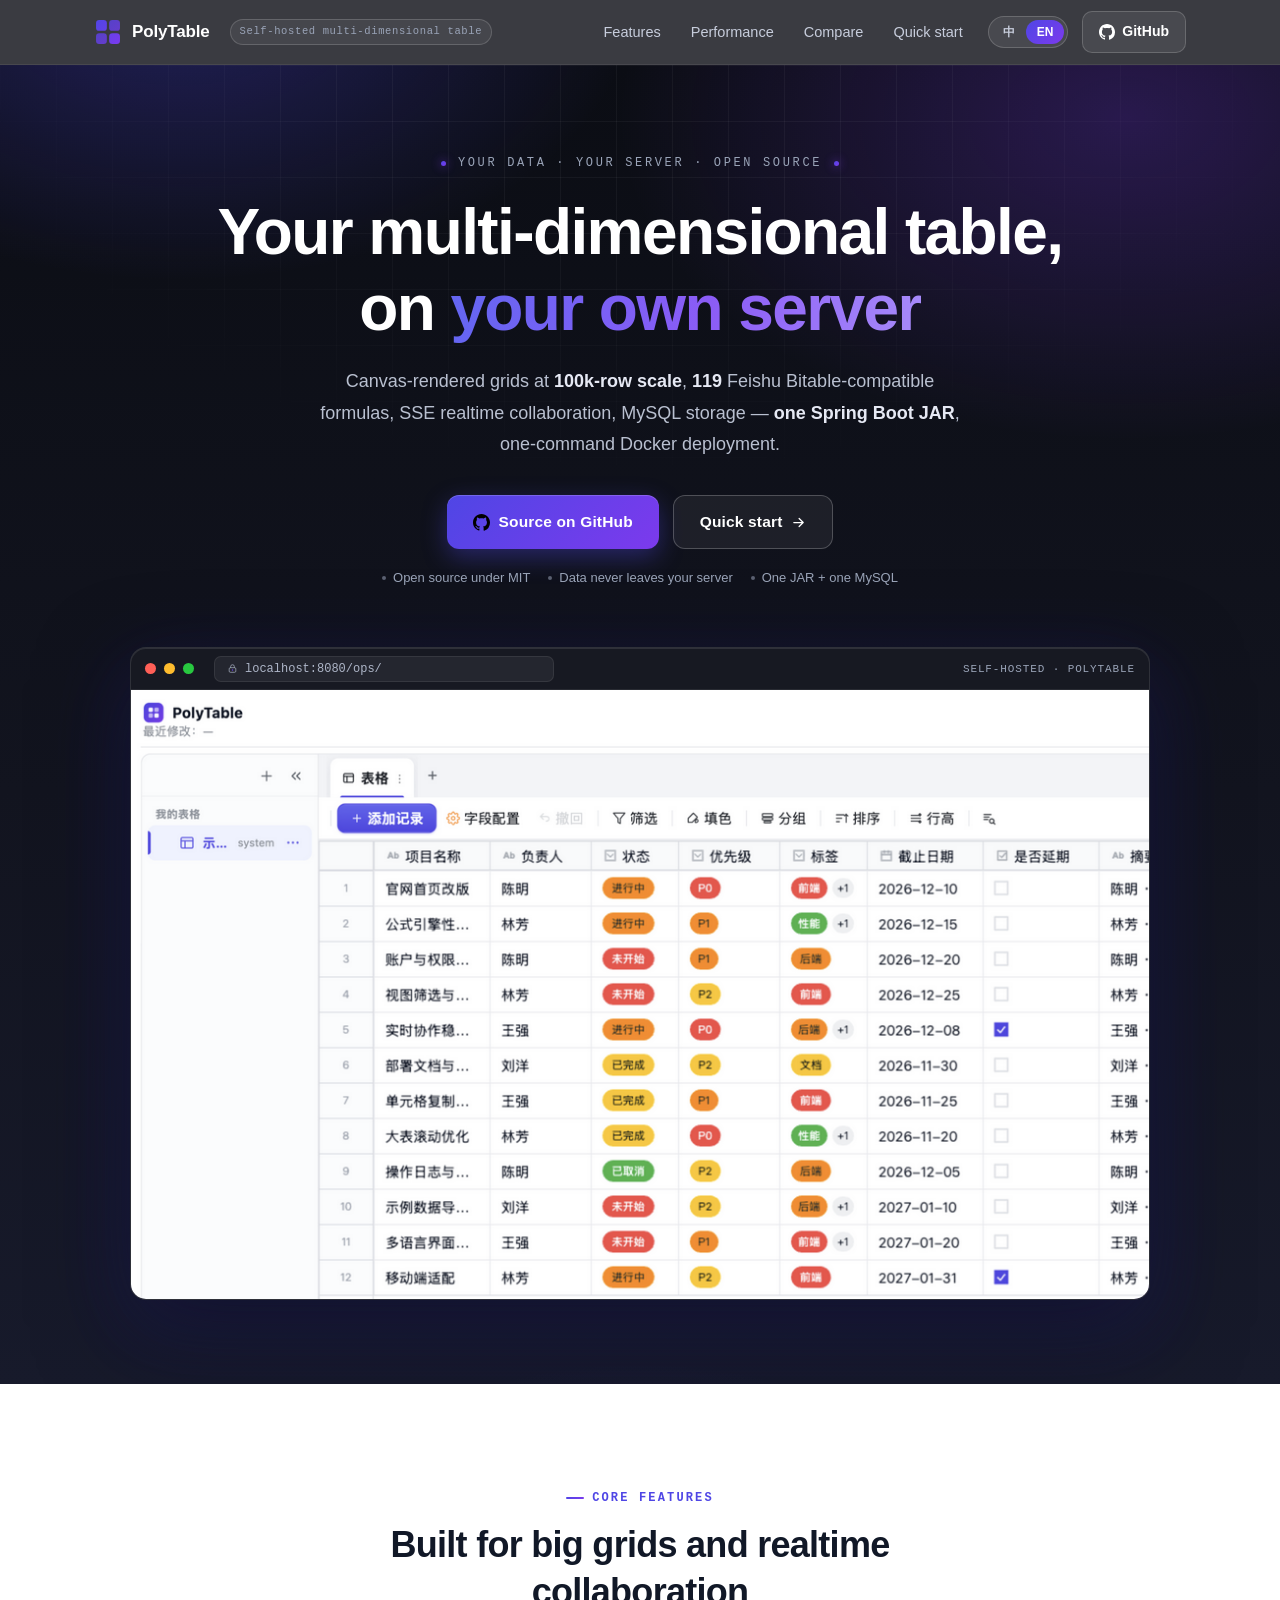
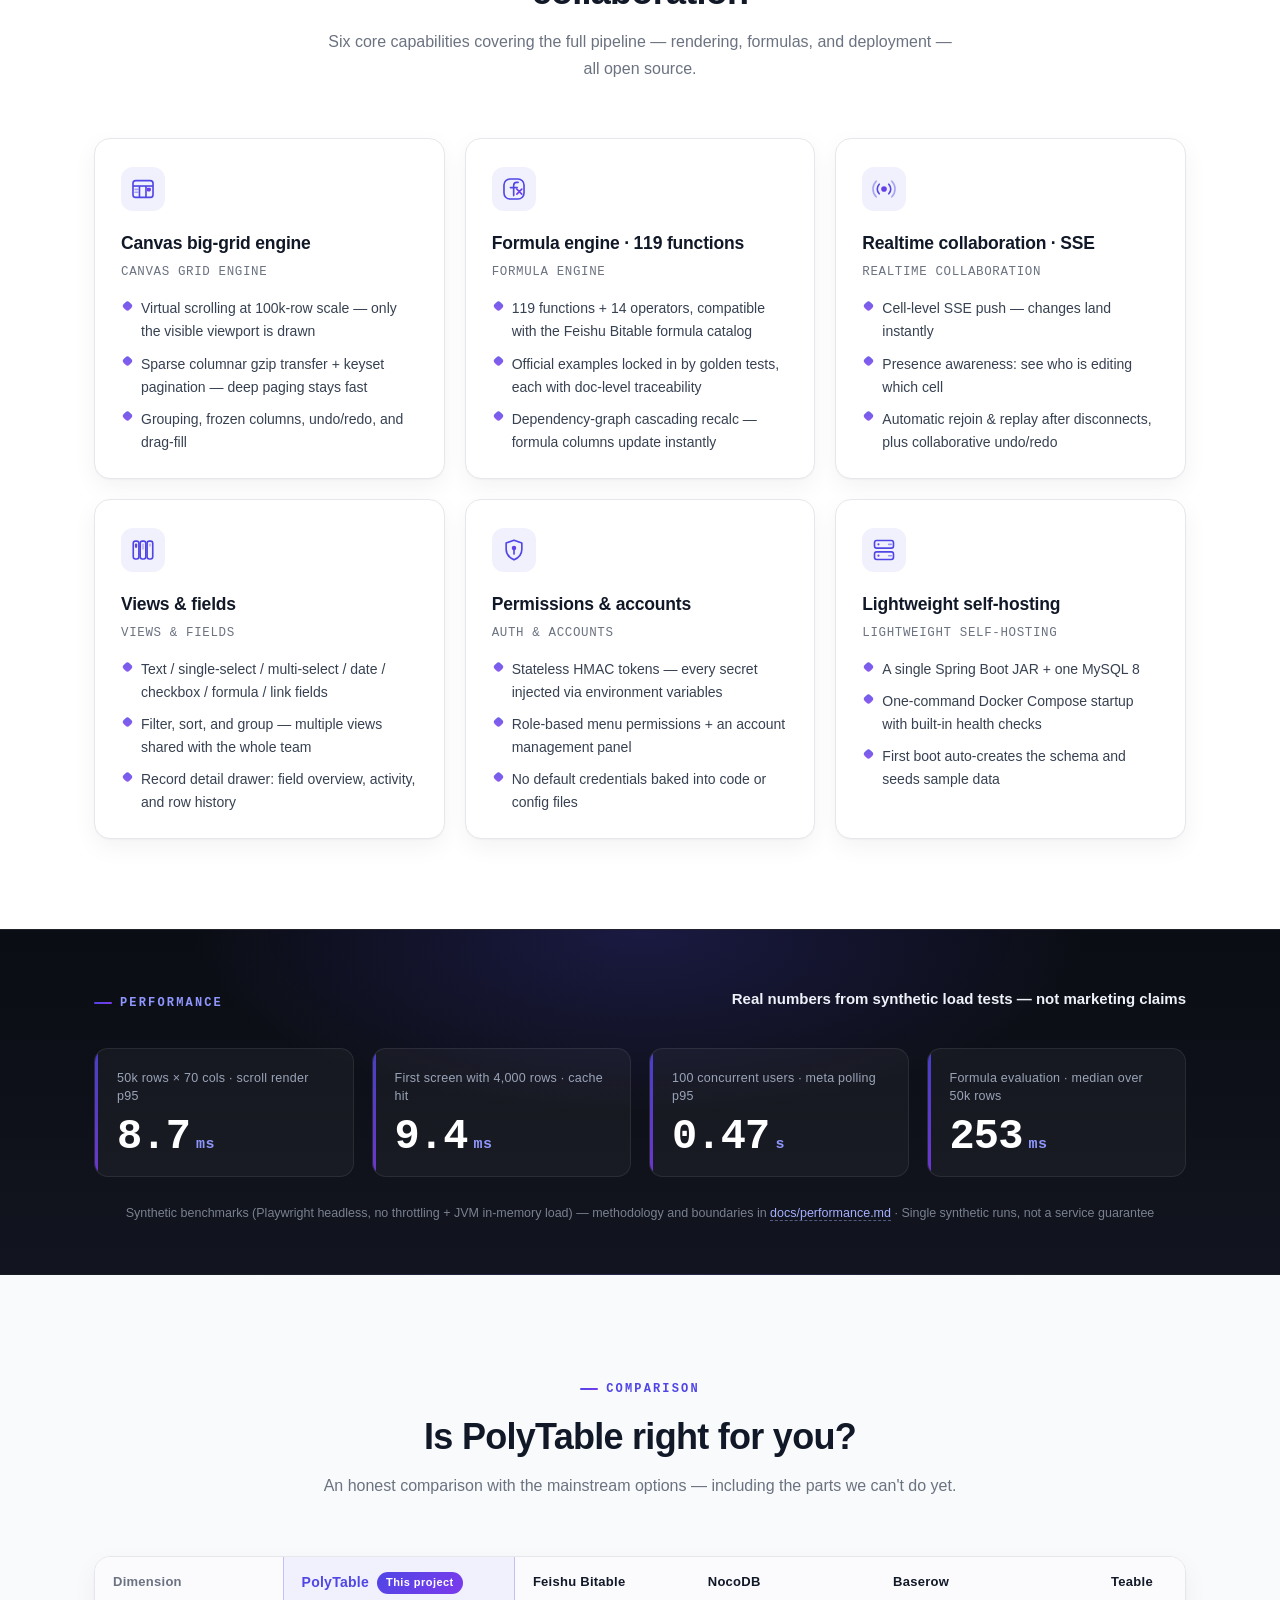
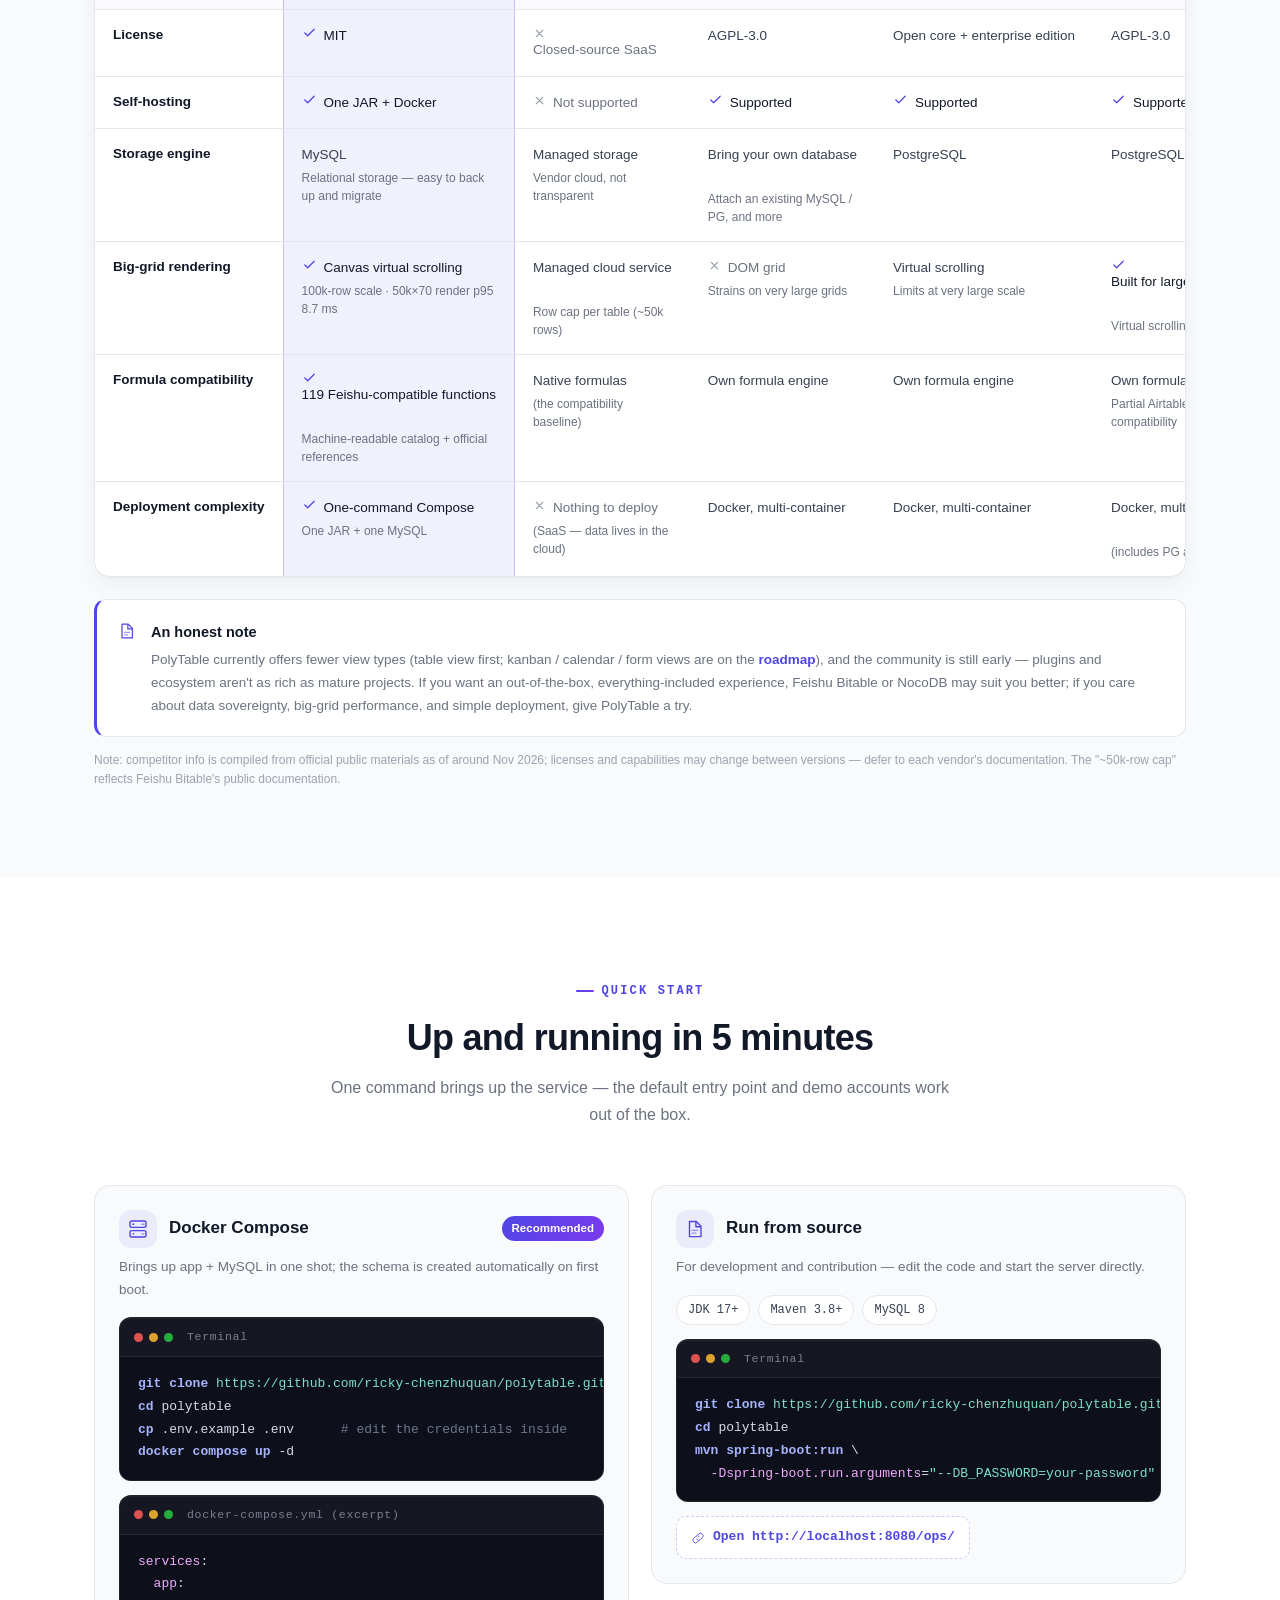
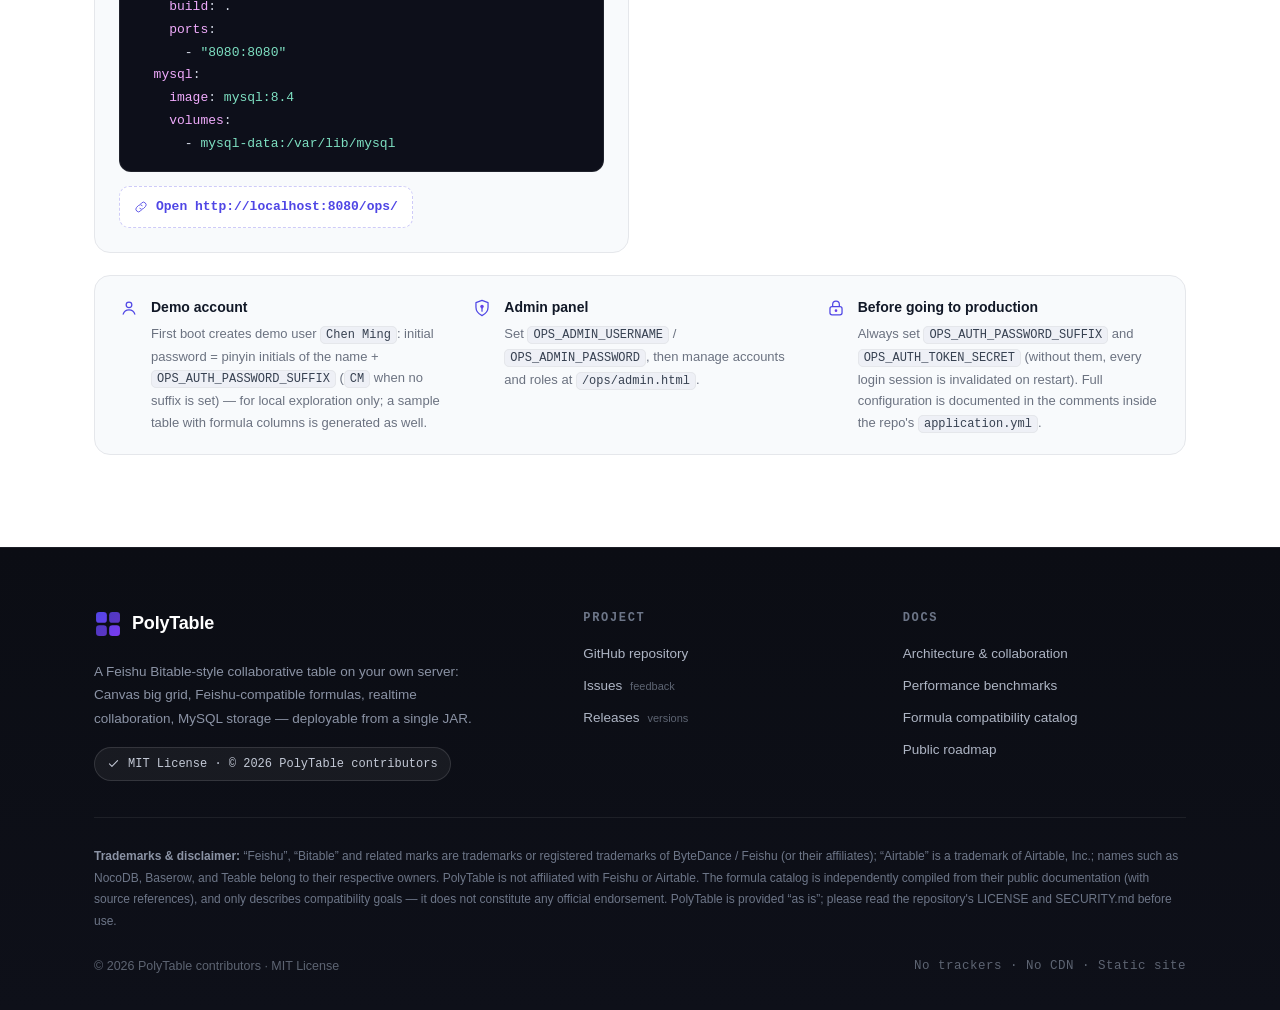
==== commit c1d44bdf: "chore(release): fill real repo owner (ricky-chenzhuquan), clean stale TODOs" ====
--- a/website/index.html
+++ b/website/index.html
@@ -9,10 +9,10 @@
 
   双语机制：默认英文 —— HTML 文案本身即英文（SEO 友好、无闪烁）；
   页面尾部内联脚本内置 zh 字典，按 data-i18n* 逐 key 覆盖为中文。
-  语言来源优先级：URL ?lang=zh|en > localStorage(polytable_site_lang) > 英文。
+  语言来源优先级：URL ?lang=zh|en > localStorage(polytable_site_lang) > 浏览器语言(zh* → 中文) > 英文。
 
   TODO 上线前检查清单：
-    1. 全局搜索替换 YOUR_GITHUB_NAME → 你的 GitHub 用户名/组织名；
+    1. ✅ GitHub 用户名已替换（ricky-chenzhuquan）；
     2. 若仓库名不是 polytable，同步替换所有仓库地址；
     3. 有正式域名时：替换 <head> 中 canonical / og:url 占位地址；
     4. 产品截图已在 assets/img/app-preview.png（更新截图：登录应用 → 全屏截图覆盖该文件）；
@@ -26,13 +26,11 @@
   <title data-i18n="title">PolyTable — Self-hosted multi-dimensional table · Canvas big-grid engine · Feishu-compatible formulas · Realtime collaboration</title>
   <meta name="description" data-i18n-meta="meta.desc" content="PolyTable is an open-source, self-hosted multi-dimensional table: Canvas-rendered grids at 100k-row scale, 119 Feishu Bitable-compatible formulas, SSE realtime collaboration, MySQL storage — one Spring Boot JAR, one-command Docker deployment.">
   <meta name="theme-color" content="#0b0d14">
-  <!-- TODO: 替换为正式域名 -->
-  <link rel="canonical" href="https://YOUR_GITHUB_NAME.github.io/polytable/">
+    <link rel="canonical" href="https://ricky-chenzhuquan.github.io/polytable/">
   <meta property="og:title" data-i18n-meta="og.title" content="PolyTable — Your multi-dimensional table, on your own server">
   <meta property="og:description" data-i18n-meta="og.desc" content="Canvas big-grid engine · 119 Feishu-compatible formulas · SSE realtime collaboration · MySQL storage · One-command Docker deploy">
   <meta property="og:type" content="website">
-  <!-- TODO: 替换为正式域名 -->
-  <meta property="og:url" content="https://YOUR_GITHUB_NAME.github.io/polytable/">
+    <meta property="og:url" content="https://ricky-chenzhuquan.github.io/polytable/">
   <link rel="icon" href="assets/favicon.svg" type="image/svg+xml">
   <link rel="stylesheet" href="assets/style.css">
 </head>
@@ -167,8 +165,7 @@
           <button type="button" data-lang="zh">中</button>
           <button type="button" data-lang="en" class="on">EN</button>
         </div>
-        <!-- TODO: 替换为正式 GitHub 仓库地址（全局替换 YOUR_GITHUB_NAME） -->
-        <a class="nav-cta" href="https://github.com/YOUR_GITHUB_NAME/polytable" target="_blank" rel="noopener">
+        <a class="nav-cta" href="https://github.com/ricky-chenzhuquan/polytable" target="_blank" rel="noopener">
           <svg aria-hidden="true" focusable="false"><use href="#gh"/></svg>
           GitHub
         </a>
@@ -202,8 +199,7 @@
         <button type="button" data-lang="zh">中</button>
         <button type="button" data-lang="en" class="on">EN</button>
       </div>
-      <!-- TODO: 替换为正式 GitHub 仓库地址 -->
-      <a class="menu-cta" href="https://github.com/YOUR_GITHUB_NAME/polytable" target="_blank" rel="noopener" data-i18n="ctaGithub">Source on GitHub</a>
+      <a class="menu-cta" href="https://github.com/ricky-chenzhuquan/polytable" target="_blank" rel="noopener" data-i18n="ctaGithub">Source on GitHub</a>
     </nav>
   </div>
 
@@ -220,8 +216,7 @@
         </p>
 
         <div class="hero-cta">
-          <!-- TODO: 替换为正式 GitHub 仓库地址 -->
-          <a class="btn btn-primary" href="https://github.com/YOUR_GITHUB_NAME/polytable" target="_blank" rel="noopener">
+          <a class="btn btn-primary" href="https://github.com/ricky-chenzhuquan/polytable" target="_blank" rel="noopener">
             <svg aria-hidden="true" focusable="false"><use href="#gh"/></svg>
             <span data-i18n="ctaGithub">Source on GitHub</span>
           </a>
@@ -368,8 +363,7 @@
 
         <p class="band-note" data-i18n="bandNote">
           Synthetic benchmarks (Playwright headless, no throttling + JVM in-memory load) — methodology and boundaries in
-          <!-- TODO: 替换为正式 GitHub 仓库地址 -->
-          <a href="https://github.com/YOUR_GITHUB_NAME/polytable/blob/main/docs/performance.md" target="_blank" rel="noopener">docs/performance.md</a>
+          <a href="https://github.com/ricky-chenzhuquan/polytable/blob/main/docs/performance.md" target="_blank" rel="noopener">docs/performance.md</a>
           · Single synthetic runs, not a service guarantee
         </p>
       </div>
@@ -459,7 +453,7 @@
               <strong data-i18n="honestT">An honest note</strong>
               <p data-i18n="honestBody">
                 PolyTable currently offers fewer view types (table view first; kanban / calendar / form views are on the
-                <a href="https://github.com/YOUR_GITHUB_NAME/polytable/blob/main/docs/roadmap.md" target="_blank" rel="noopener">roadmap</a>),
+                <a href="https://github.com/ricky-chenzhuquan/polytable/blob/main/docs/roadmap.md" target="_blank" rel="noopener">roadmap</a>),
                 and the community is still early — plugins and ecosystem aren't as rich as mature projects. If you want an
                 out-of-the-box, everything-included experience, Feishu Bitable or NocoDB may suit you better; if you care about
                 data sovereignty, big-grid performance, and simple deployment, give PolyTable a try.
@@ -498,8 +492,7 @@
                 <span class="dot r"></span><span class="dot y"></span><span class="dot g"></span>
                 <span class="code-name" data-i18n="qsTerm">Terminal</span>
               </figcaption>
-              <!-- TODO: 替换为正式 GitHub 仓库地址 -->
-              <pre><code><span class="tok-k">git clone</span> <span class="tok-s">https://github.com/YOUR_GITHUB_NAME/polytable.git</span>
+              <pre><code><span class="tok-k">git clone</span> <span class="tok-s">https://github.com/ricky-chenzhuquan/polytable.git</span>
 <span class="tok-k">cd</span> polytable
 <span class="tok-k">cp</span> .env.example .env      <span class="tok-c" data-i18n="qs1Cc"># edit the credentials inside</span>
 <span class="tok-k">docker compose up</span> -d</code></pre>
@@ -546,8 +539,7 @@
                 <span class="dot r"></span><span class="dot y"></span><span class="dot g"></span>
                 <span class="code-name" data-i18n="qsTerm">Terminal</span>
               </figcaption>
-              <!-- TODO: 替换为正式 GitHub 仓库地址 -->
-              <pre><code><span class="tok-k">git clone</span> <span class="tok-s">https://github.com/YOUR_GITHUB_NAME/polytable.git</span>
+              <pre><code><span class="tok-k">git clone</span> <span class="tok-s">https://github.com/ricky-chenzhuquan/polytable.git</span>
 <span class="tok-k">cd</span> polytable
 <span class="tok-k">mvn spring-boot:run</span> \
   <span class="tok-v">-Dspring-boot.run.arguments</span>=<span class="tok-s" data-i18n="qs2Dbpass">"--DB_PASSWORD=your-password"</span></code></pre>
@@ -621,9 +613,9 @@
         <nav class="foot-col" aria-label="Project links" data-i18n-aria="footNav1Aria">
           <h4 data-i18n="footP">Project</h4>
           <ul>
-            <li><!-- TODO: 替换为正式 GitHub 仓库地址 --><a href="https://github.com/YOUR_GITHUB_NAME/polytable" target="_blank" rel="noopener" data-i18n="footRepo">GitHub repository</a></li>
-            <li><!-- TODO: 替换为正式 GitHub 仓库地址 --><a href="https://github.com/YOUR_GITHUB_NAME/polytable/issues" target="_blank" rel="noopener" data-i18n="footIssues">Issues <span class="ext">feedback</span></a></li>
-            <li><!-- TODO: 替换为正式 GitHub 仓库地址 --><a href="https://github.com/YOUR_GITHUB_NAME/polytable/releases" target="_blank" rel="noopener" data-i18n="footReleases">Releases <span class="ext">versions</span></a></li>
+            <li><a href="https://github.com/ricky-chenzhuquan/polytable" target="_blank" rel="noopener" data-i18n="footRepo">GitHub repository</a></li>
+            <li><a href="https://github.com/ricky-chenzhuquan/polytable/issues" target="_blank" rel="noopener" data-i18n="footIssues">Issues <span class="ext">feedback</span></a></li>
+            <li><a href="https://github.com/ricky-chenzhuquan/polytable/releases" target="_blank" rel="noopener" data-i18n="footReleases">Releases <span class="ext">versions</span></a></li>
           </ul>
         </nav>
 
@@ -631,10 +623,10 @@
           <h4 data-i18n="footD">Docs</h4>
           <ul>
             <!-- TODO: 以下链接指向 GitHub 仓库内文档，确认文件存在 -->
-            <li><a href="https://github.com/YOUR_GITHUB_NAME/polytable/blob/main/docs/architecture.md" target="_blank" rel="noopener" data-i18n="footD1">Architecture &amp; collaboration</a></li>
-            <li><a href="https://github.com/YOUR_GITHUB_NAME/polytable/blob/main/docs/performance.md" target="_blank" rel="noopener" data-i18n="footD2">Performance benchmarks</a></li>
-            <li><a href="https://github.com/YOUR_GITHUB_NAME/polytable/blob/main/docs/formula-catalog.md" target="_blank" rel="noopener" data-i18n="footD3">Formula compatibility catalog</a></li>
-            <li><a href="https://github.com/YOUR_GITHUB_NAME/polytable/blob/main/docs/roadmap.md" target="_blank" rel="noopener" data-i18n="footD4">Public roadmap</a></li>
+            <li><a href="https://github.com/ricky-chenzhuquan/polytable/blob/main/docs/architecture.md" target="_blank" rel="noopener" data-i18n="footD1">Architecture &amp; collaboration</a></li>
+            <li><a href="https://github.com/ricky-chenzhuquan/polytable/blob/main/docs/performance.md" target="_blank" rel="noopener" data-i18n="footD2">Performance benchmarks</a></li>
+            <li><a href="https://github.com/ricky-chenzhuquan/polytable/blob/main/docs/formula-catalog.md" target="_blank" rel="noopener" data-i18n="footD3">Formula compatibility catalog</a></li>
+            <li><a href="https://github.com/ricky-chenzhuquan/polytable/blob/main/docs/roadmap.md" target="_blank" rel="noopener" data-i18n="footD4">Public roadmap</a></li>
           </ul>
         </nav>
       </div>
@@ -682,7 +674,7 @@
       f6t: "轻量自托管", f6a: "单个 Spring Boot JAR + 一个 MySQL 8", f6b: "Docker Compose 一键启动，健康检查内置", f6c: "首次启动自动建表并生成示例数据",
       bandTitle: "合成压测下的真实数字，不是营销口径",
       st1: "50k 行 × 70 列滚动绘制 p95", st2: "首屏 4000 行 · 缓存命中", st3: "100 人并发 meta 轮询 p95", st4: "公式求值 · 5 万行中位数",
-      bandNote: "合成基准（Playwright headless 无节流 + JVM 内存负载），测量口径与边界见 <a href=\"https://github.com/YOUR_GITHUB_NAME/polytable/blob/main/docs/performance.md\" target=\"_blank\" rel=\"noopener\">docs/performance.md</a> · 单次合成运行，不构成服务承诺",
+      bandNote: "合成基准（Playwright headless 无节流 + JVM 内存负载），测量口径与边界见 <a href=\"https://github.com/ricky-chenzhuquan/polytable/blob/main/docs/performance.md\" target=\"_blank\" rel=\"noopener\">docs/performance.md</a> · 单次合成运行，不构成服务承诺",
       cmpKicker: "横向对比", cmpH2: "PolyTable 适合你吗？", cmpLead: "与主流方案的诚实对比——包括我们暂时做不到的部分。",
       cmpAria: "PolyTable 与同类产品对比表（窄屏可横向滚动）",
       cmpDim: "对比维度", cmpBadge: "本项目", cmpFeishu: "飞书多维表格",
@@ -694,7 +686,7 @@
       fxA: "119 个飞书兼容函数", fxAS: "目录机器可读 + 官方溯源", fxB: "原生公式", fxBS: "（兼容基准）", fxOwn: "自有公式体系", fxES: "兼容部分 Airtable 函数",
       depA: "一键 Compose", depAS: "单 JAR + 一个 MySQL", depB: "无需部署", depBS: "（SaaS，数据在云端）", depDocker: "Docker 多容器", depES: "（含 PG 等依赖）",
       tableHint: "← 左右滑动查看完整对比 →", honestT: "诚实说明",
-      honestBody: "PolyTable 目前视图类型较少（以表格视图为主，看板 / 日历 / 表单视图在 <a href=\"https://github.com/YOUR_GITHUB_NAME/polytable/blob/main/docs/roadmap.md\" target=\"_blank\" rel=\"noopener\">路线图</a> 中），社区也还处于早期阶段，插件与生态不及成熟项目丰富。如果你需要开箱即用的全场景体验，飞书多维表格或 NocoDB 可能更合适；如果你在意数据主权、大表性能与部署简单，欢迎试试 PolyTable。",
+      honestBody: "PolyTable 目前视图类型较少（以表格视图为主，看板 / 日历 / 表单视图在 <a href=\"https://github.com/ricky-chenzhuquan/polytable/blob/main/docs/roadmap.md\" target=\"_blank\" rel=\"noopener\">路线图</a> 中），社区也还处于早期阶段，插件与生态不及成熟项目丰富。如果你需要开箱即用的全场景体验，飞书多维表格或 NocoDB 可能更合适；如果你在意数据主权、大表性能与部署简单，欢迎试试 PolyTable。",
       cmpFootnote: "注：竞品信息基于各项目 / 产品 2026-11 前后的官方公开资料整理，许可与能力可能随版本变化，请以各官方文档为准；「约 5 万行上限」为飞书多维表格公开文档口径。",
       qsKicker: "快速开始", qsH2: "5 分钟跑起来", qsLead: "一条命令拉起服务，默认入口与演示账户开箱即用。",
       qsRec: "推荐", qs1Desc: "应用 + MySQL 一次拉起，首次启动自动建表。", qsTerm: "终端", qs1Cc: "# 修改其中的口令配置", qs1Yml: "docker-compose.yml（节选）",
@@ -711,11 +703,23 @@
       footLegal: "<strong>商标与免责声明：</strong>「飞书」「多维表格」及相关标识是字节跳动 / 飞书（或其关联公司）的商标或注册商标；「Airtable」是 Airtable, Inc. 的商标；NocoDB、Baserow、Teable 等名称归其各自所有者所有。PolyTable 与上述产品均无隶属、合作或背书关系。本站所称「飞书多维表格公式兼容」来自其官方公开帮助文档的独立整理（含溯源引用），仅用于描述兼容性目标，不构成任何官方认可。PolyTable 按「现状」提供，使用前请阅读仓库内 LICENSE 与 SECURITY.md。"
     };
     var LS = "polytable_site_lang";
+    /* 语言来源优先级：URL ?lang > 用户手动选择(localStorage) > 浏览器语言(zh* → 中文) > 英文。
+       备注：静态站无法读 IP 归属（需第三方查询接口，存在隐私/延迟/限额成本），浏览器语言
+       与访客 locale 高度相关（中国用户浏览器几乎均为 zh-*），是该场景的标准做法。 */
+    function detectBrowserLang() {
+      try {
+        var langs = navigator.languages || [navigator.language || ""];
+        for (var i = 0; i < langs.length; i++) {
+          if (String(langs[i] || "").toLowerCase().indexOf("zh") === 0) return "zh";
+        }
+      } catch (e) {}
+      return "en";
+    }
     function detect() {
       var q = new URLSearchParams(location.search).get("lang");
       if (q === "zh" || q === "en") return q;
       try { var s = localStorage.getItem(LS); if (s === "zh" || s === "en") return s; } catch (e) {}
-      return "en"; /* 默认语言：英文（HTML 文案即英文，无闪烁） */
+      return detectBrowserLang();
     }
     /* 首次遍历时缓存各元素英文原文：切回 en 时据此还原（EN 不设字典） */
     var MEM = {}, IID = 0;
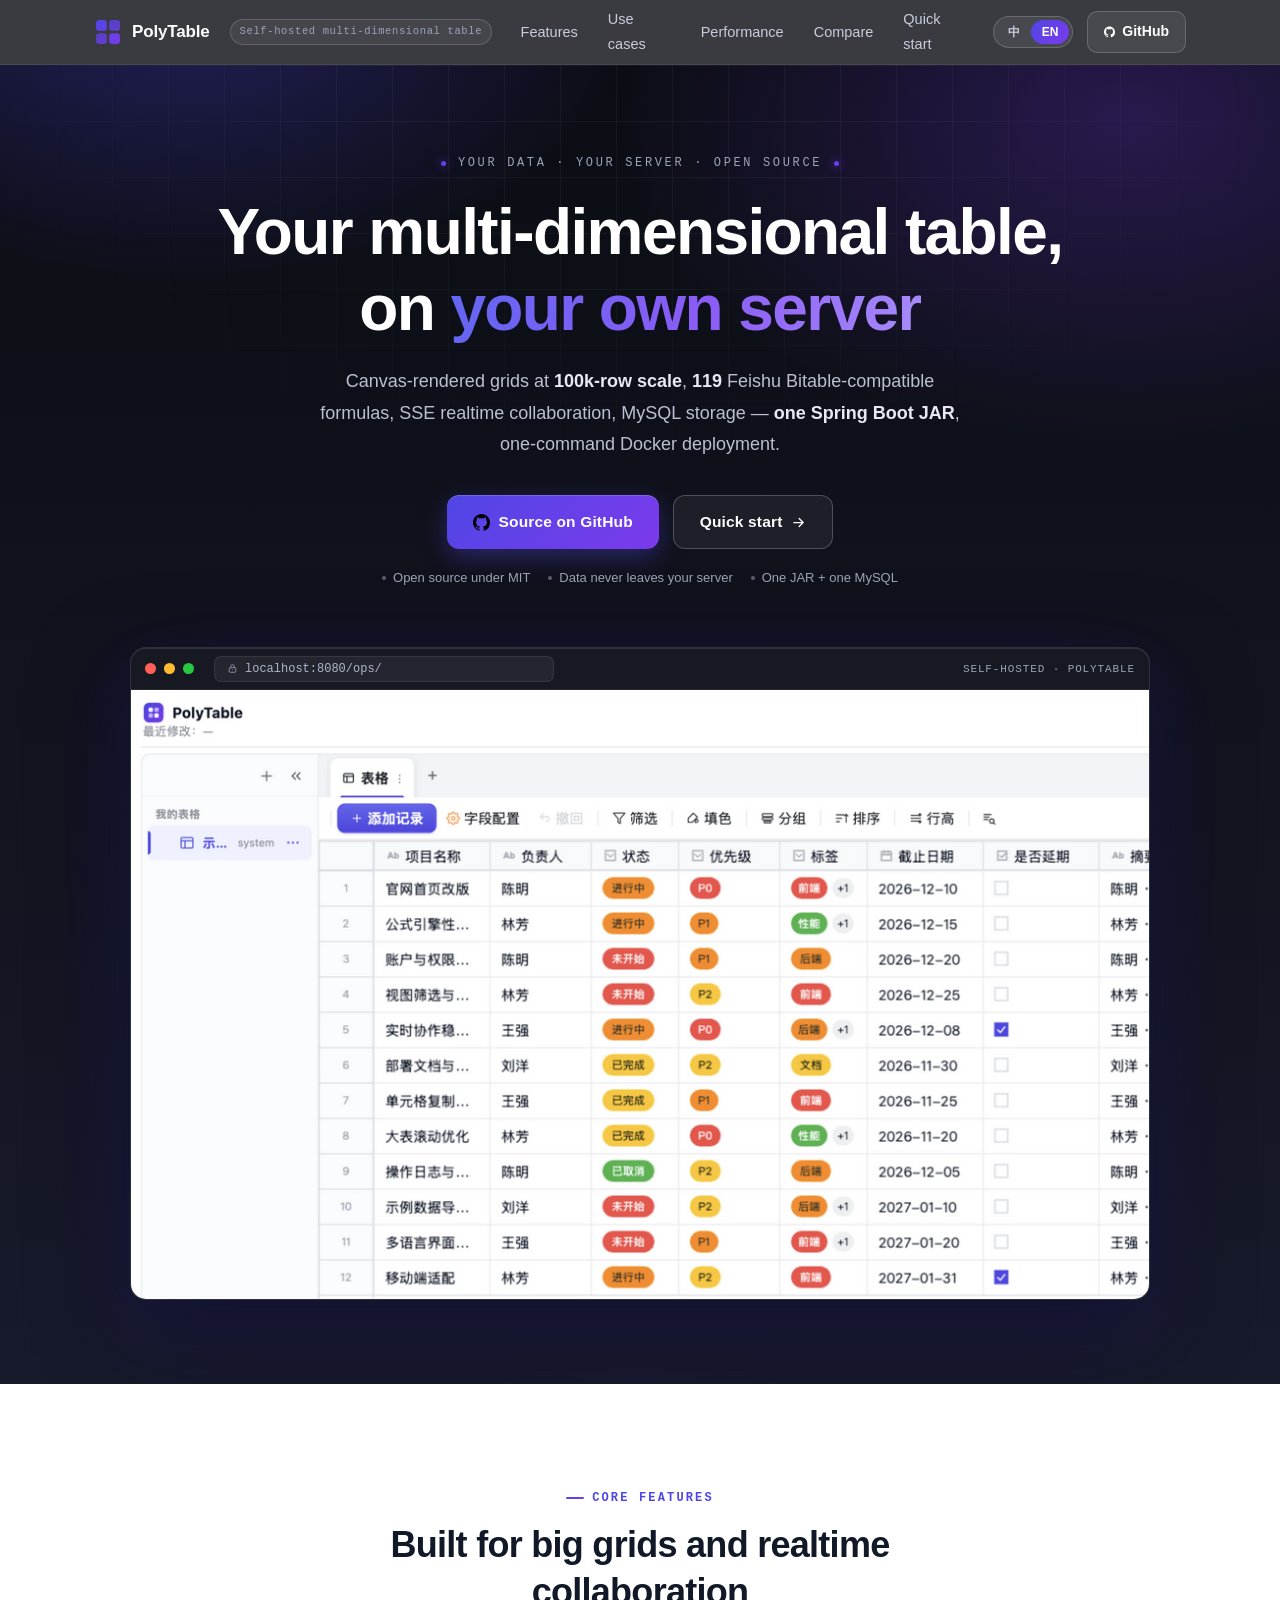
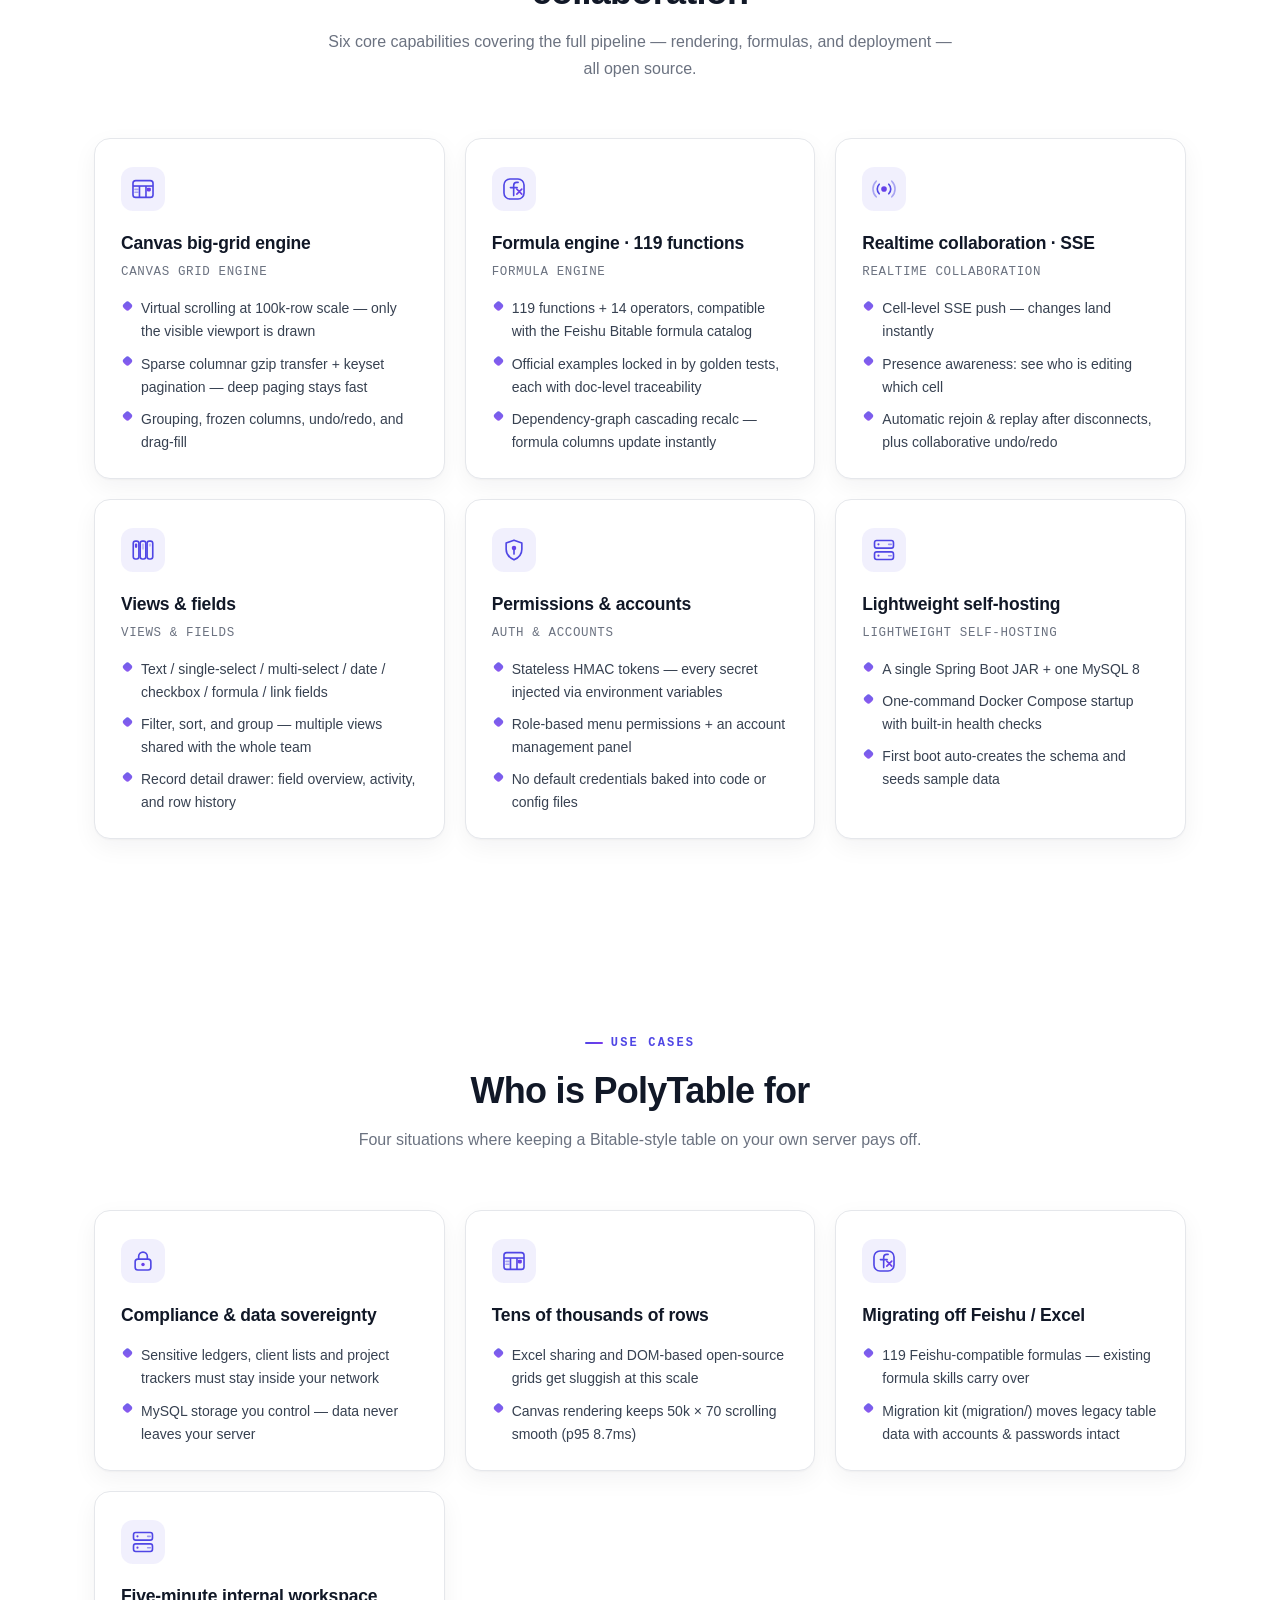
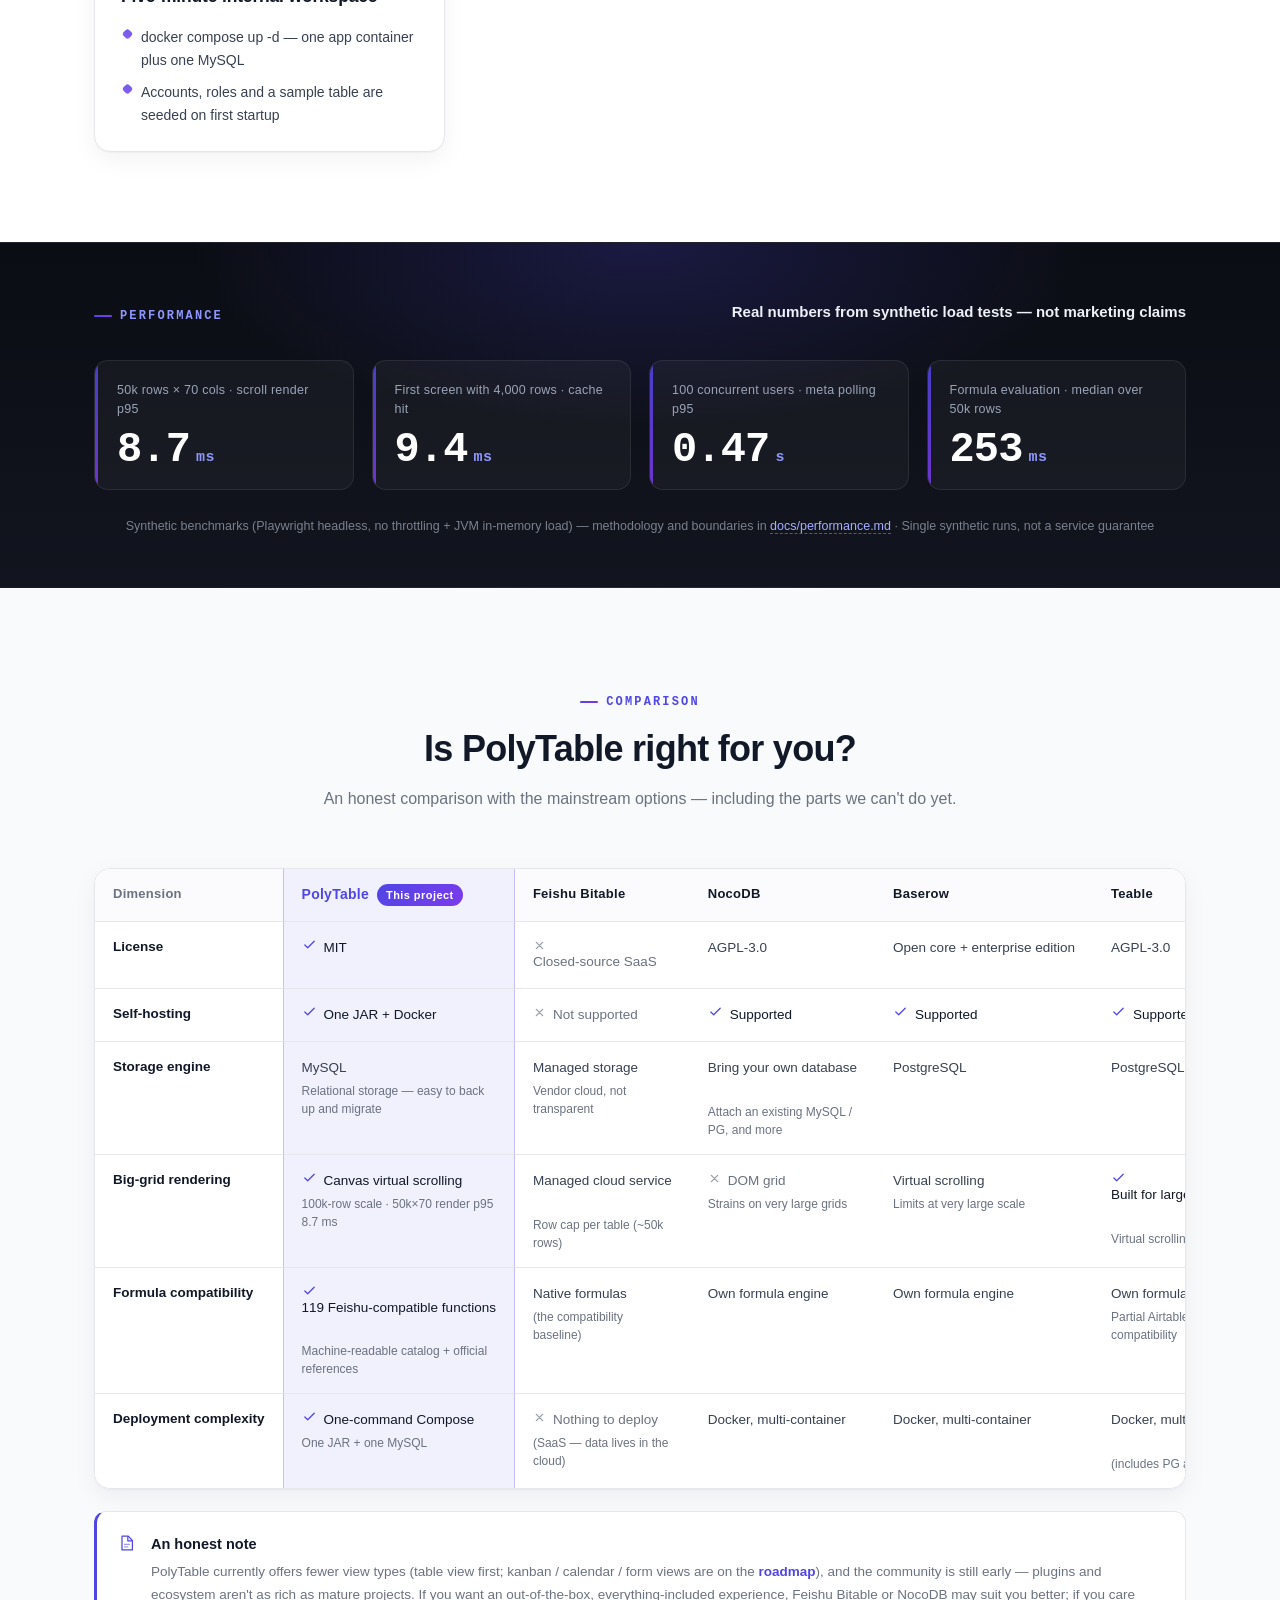
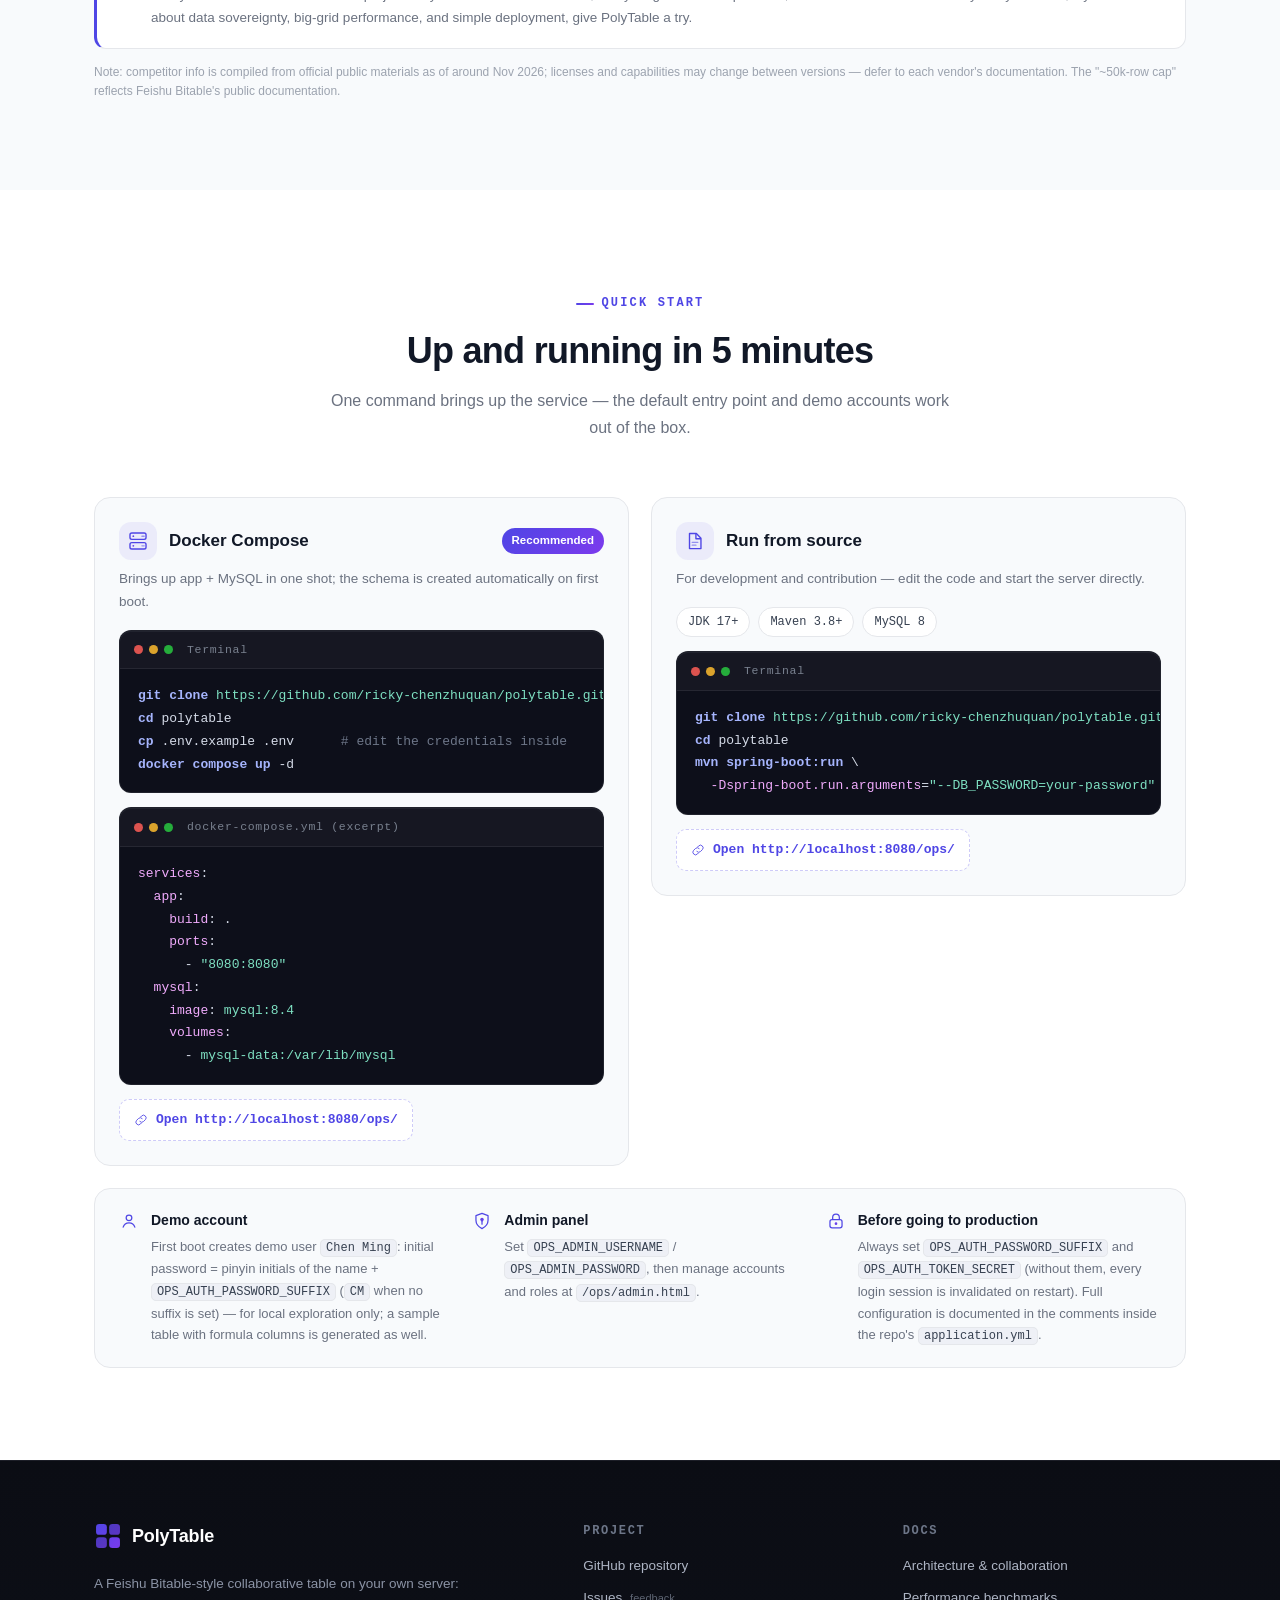
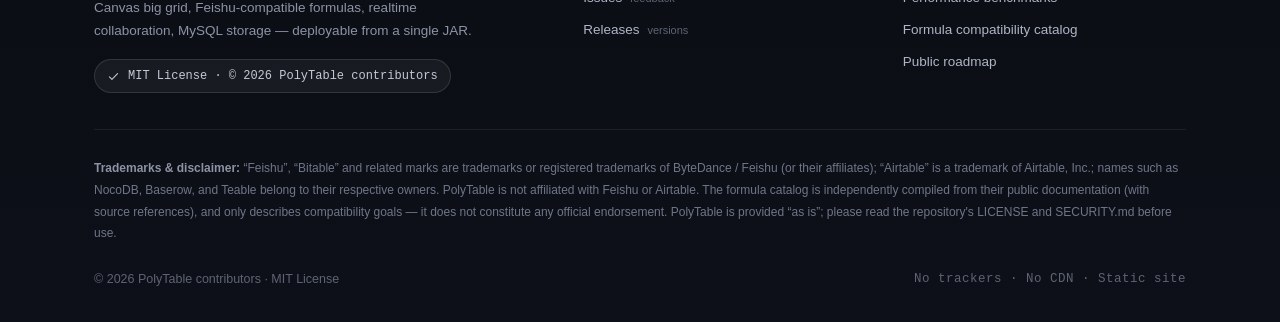
==== commit 5bd447a6: "docs: bilingual 'when to use' — website use-cases section (en/zh) + README sections" ====
--- a/website/index.html
+++ b/website/index.html
@@ -157,6 +157,7 @@
 
       <nav class="nav-links" aria-label="Main navigation" data-i18n-aria="navAria">
         <a href="#features" data-i18n="navFeatures">Features</a>
+        <a href="#use-cases" data-i18n="navUseCases">Use cases</a>
         <a href="#performance" data-i18n="navPerformance">Performance</a>
         <a href="#compare" data-i18n="navCompare">Compare</a>
         <a href="#quickstart" data-i18n="navQuickstart">Quick start</a>
@@ -192,6 +193,7 @@
         </a>
       </div>
       <a class="menu-link" href="#features" data-i18n="menuFeatures">Core features</a>
+      <a class="menu-link" href="#use-cases" data-i18n="menuUseCases">Use cases</a>
       <a class="menu-link" href="#performance" data-i18n="menuPerformance">Benchmarks</a>
       <a class="menu-link" href="#compare" data-i18n="menuCompare">Comparison</a>
       <a class="menu-link" href="#quickstart" data-i18n="menuQuickstart">Quick start</a>
@@ -335,6 +337,54 @@
     </section>
 
     <!-- ======== 性能数字带（深色窄带） ======== -->
+    <section class="features use-cases" id="use-cases">
+      <div class="container">
+        <header class="sec-head">
+          <p class="kicker" data-i18n="ucKicker">Use cases</p>
+          <h2 data-i18n="ucH2">Who is PolyTable for</h2>
+          <p class="sec-lead" data-i18n="ucLead">Four situations where keeping a Bitable-style table on your own server pays off.</p>
+        </header>
+
+        <div class="feat-grid">
+          <article class="feat-card">
+            <div class="feat-ic"><svg aria-hidden="true" focusable="false"><use href="#i-lock"/></svg></div>
+            <h3 data-i18n="uc1t">Compliance &amp; data sovereignty</h3>
+            <ul class="feat-list">
+              <li data-i18n="uc1a">Sensitive ledgers, client lists and project trackers must stay inside your network</li>
+              <li data-i18n="uc1b">MySQL storage you control — data never leaves your server</li>
+            </ul>
+          </article>
+
+          <article class="feat-card">
+            <div class="feat-ic"><svg aria-hidden="true" focusable="false"><use href="#i-canvas"/></svg></div>
+            <h3 data-i18n="uc2t">Tens of thousands of rows</h3>
+            <ul class="feat-list">
+              <li data-i18n="uc2a">Excel sharing and DOM-based open-source grids get sluggish at this scale</li>
+              <li data-i18n="uc2b">Canvas rendering keeps 50k × 70 scrolling smooth (p95 8.7ms)</li>
+            </ul>
+          </article>
+
+          <article class="feat-card">
+            <div class="feat-ic"><svg aria-hidden="true" focusable="false"><use href="#i-formula"/></svg></div>
+            <h3 data-i18n="uc3t">Migrating off Feishu / Excel</h3>
+            <ul class="feat-list">
+              <li data-i18n="uc3a">119 Feishu-compatible formulas — existing formula skills carry over</li>
+              <li data-i18n="uc3b">Migration kit (migration/) moves legacy table data with accounts &amp; passwords intact</li>
+            </ul>
+          </article>
+
+          <article class="feat-card">
+            <div class="feat-ic"><svg aria-hidden="true" focusable="false"><use href="#i-light"/></svg></div>
+            <h3 data-i18n="uc4t">Five-minute internal workspace</h3>
+            <ul class="feat-list">
+              <li data-i18n="uc4a">docker compose up -d — one app container plus one MySQL</li>
+              <li data-i18n="uc4b">Accounts, roles and a sample table are seeded on first startup</li>
+            </ul>
+          </article>
+        </div>
+      </div>
+    </section>
+
     <section class="band" id="performance">
       <div class="container">
         <div class="band-head">
